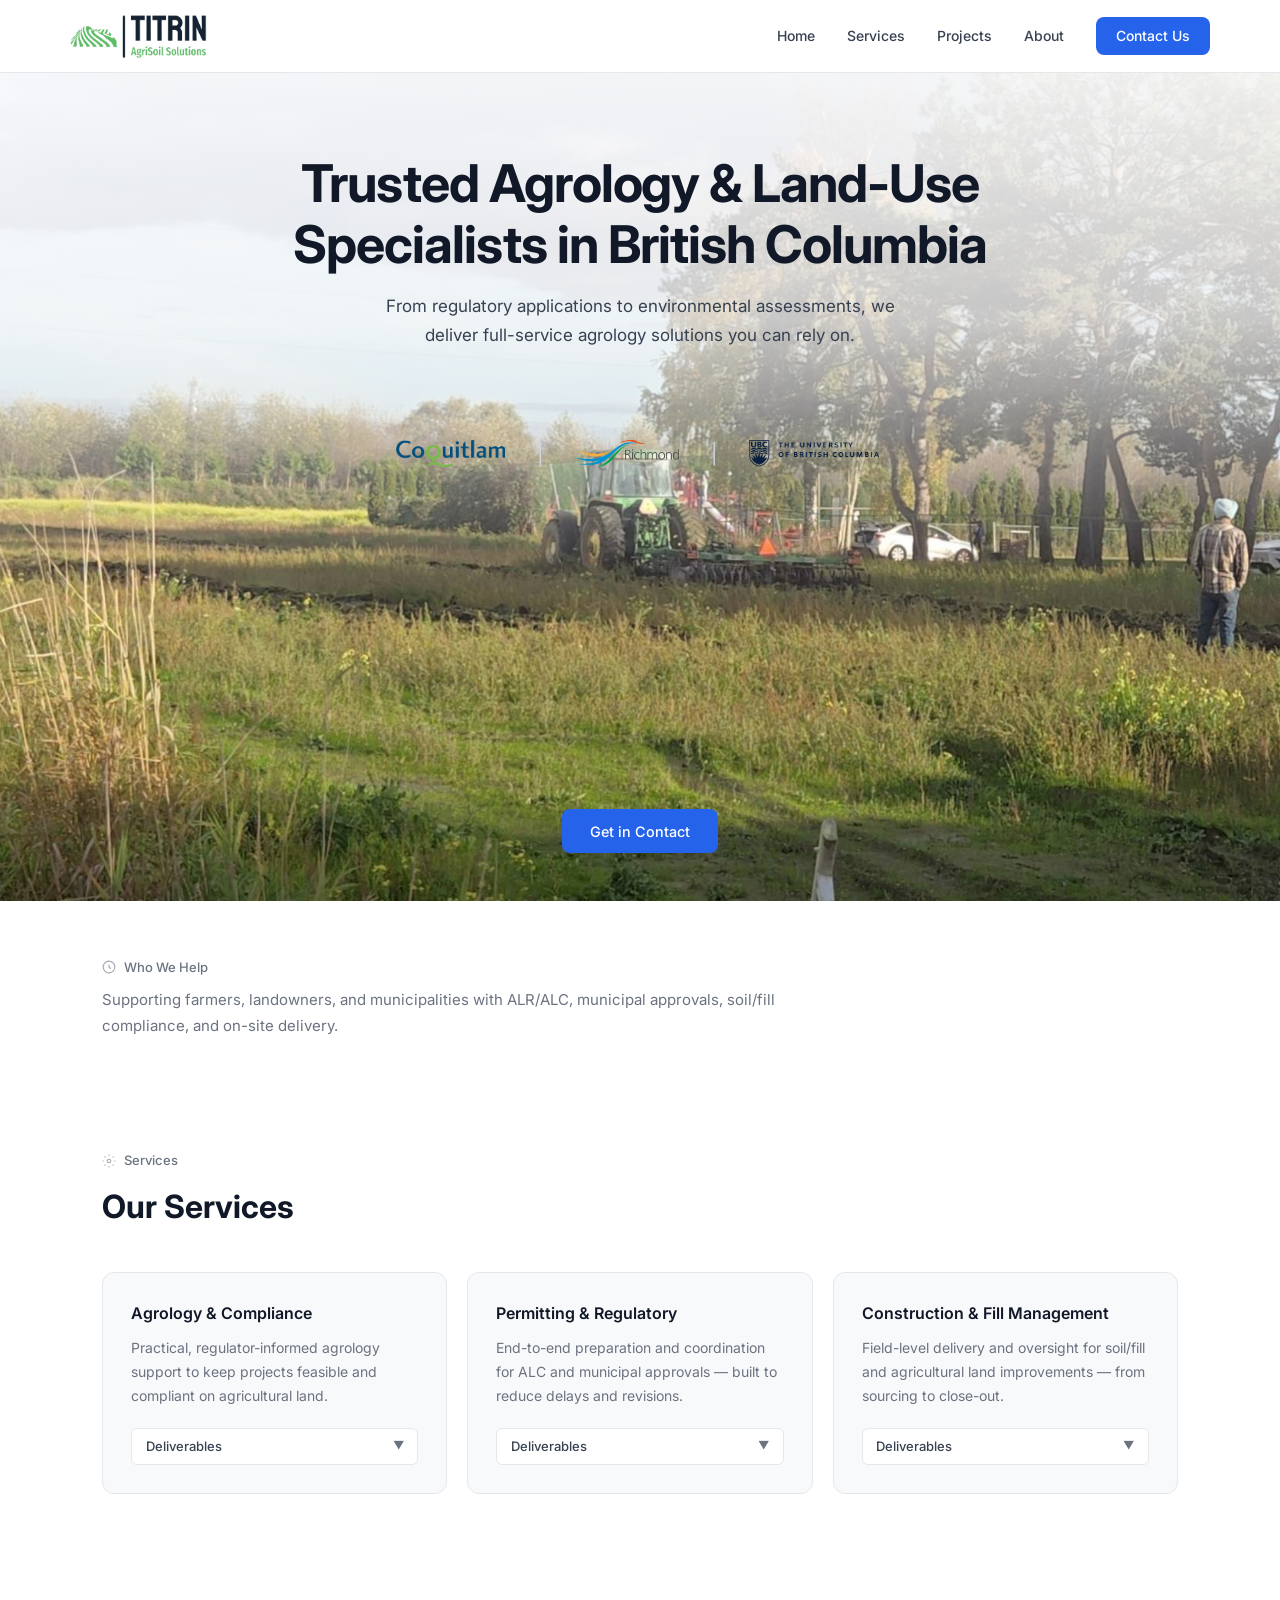
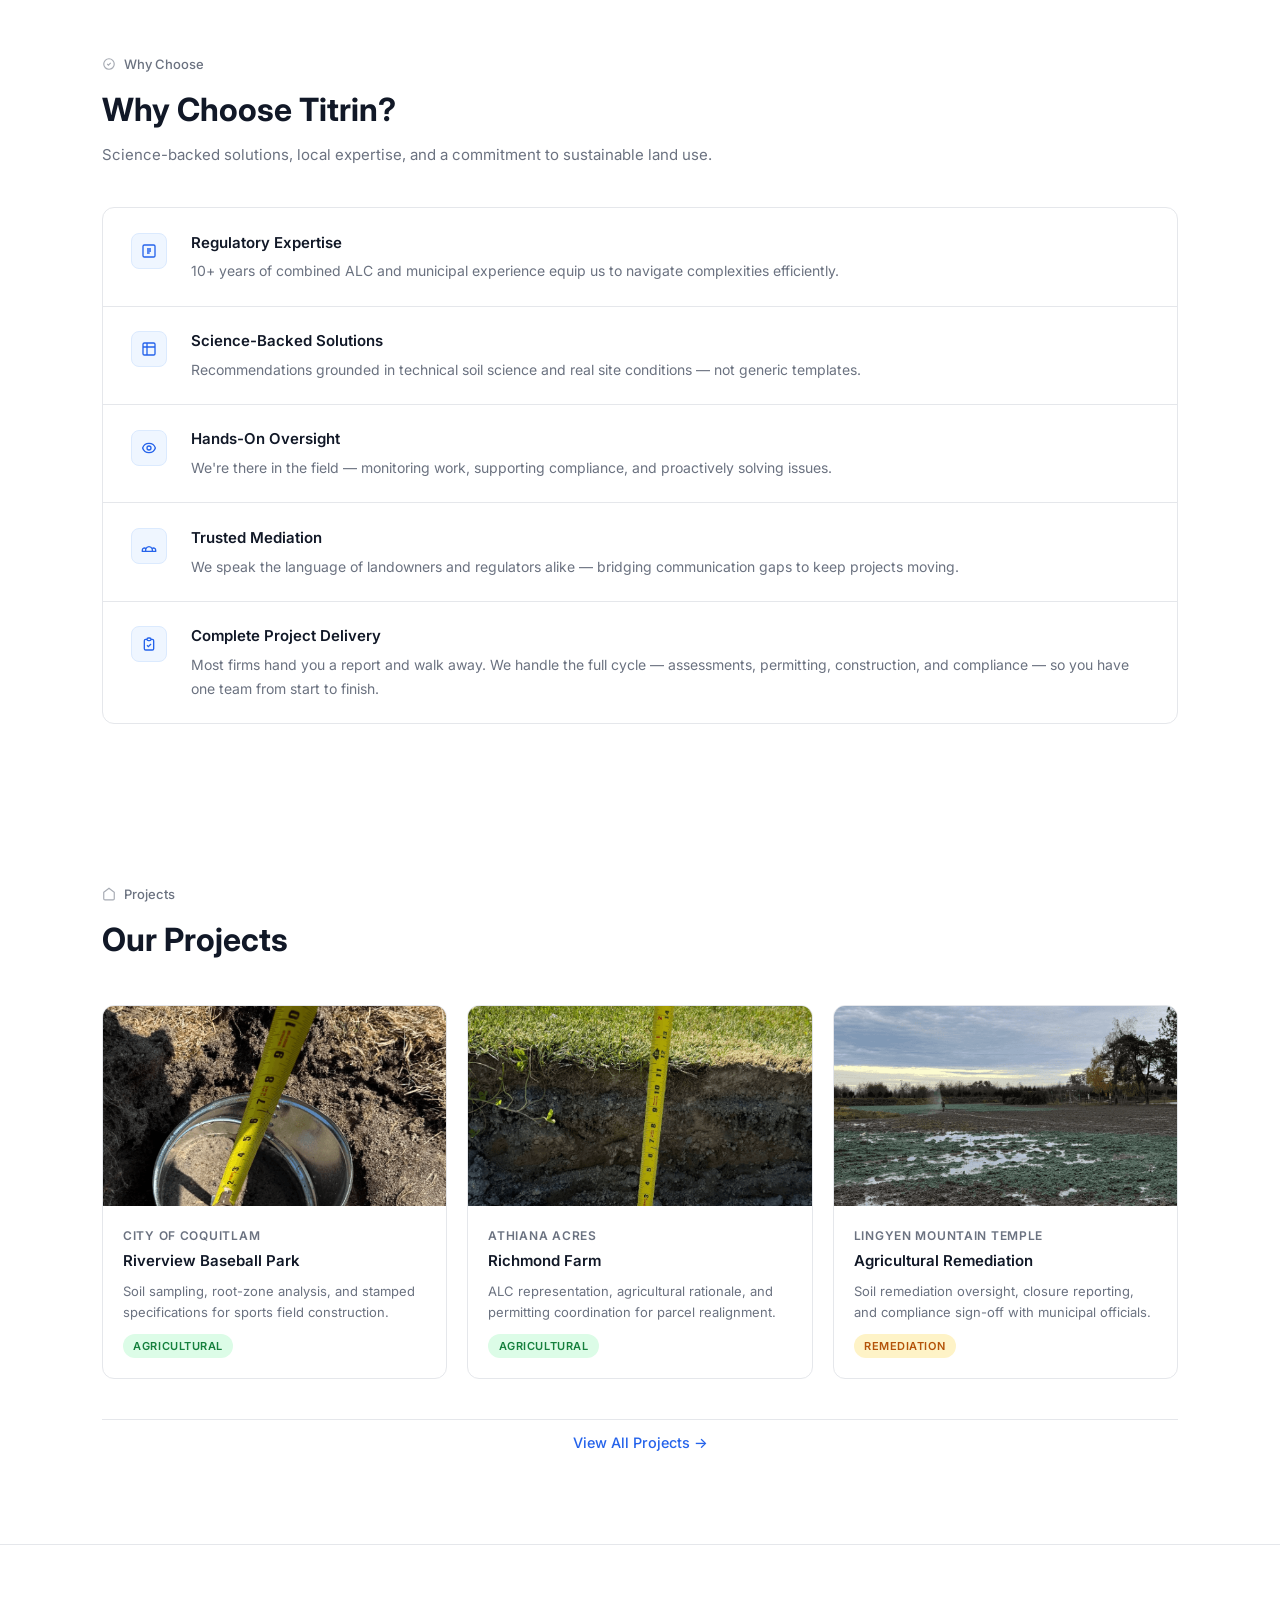
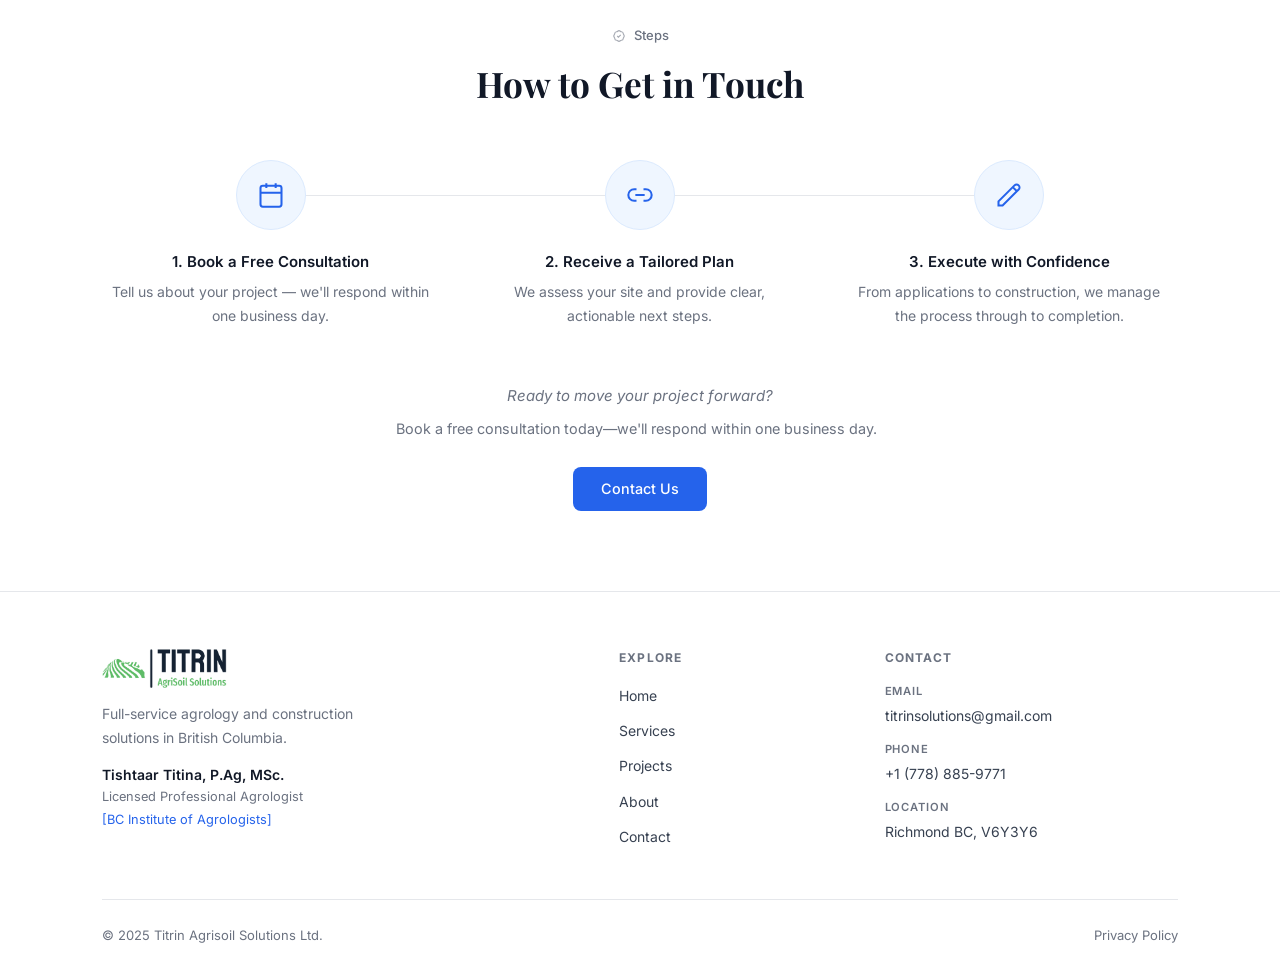
==== index.html @ f0609728 "Initial website build - faithful Framer recreation" ====
<!DOCTYPE html>
<html lang="en">
<head>
  <meta charset="UTF-8"/>
  <meta name="viewport" content="width=device-width, initial-scale=1.0"/>
  <title>Titrin Agrisoil Solutions — Trusted Agrology & Land-Use Specialists in BC</title>
  <meta name="description" content="Full-service agrology and land-use consulting in British Columbia. ALC applications, farm plans, soil fill, environmental assessments, and construction oversight — led by a former ALC compliance officer."/>
  <meta name="keywords" content="agrologist BC, ALC application, ALR consulting, farm plan BC, soil fill, P.Ag British Columbia, agricultural land commission"/>
  <link rel="canonical" href="https://titrin.com/"/>
  <link rel="stylesheet" href="styles/main.css"/>
  <link rel="icon" type="image/png" href="public/images/logo.png"/>
</head>
<body>

<!-- NAV -->
<nav class="nav-wrap" id="nav">
  <div class="nav-inner">
    <a href="index.html" class="nav-logo"><img src="public/images/logo.png" alt="Titrin AgriSoil Solutions"/></a>
    <ul class="nav-links">
      <li><a href="index.html">Home</a></li>
      <li><a href="#services">Services</a></li>
      <li><a href="projects.html">Projects</a></li>
      <li><a href="about.html">About</a></li>
      <li><a href="contact.html" class="btn-nav">Contact Us</a></li>
    </ul>
    <div class="hamburger" id="ham" onclick="toggleNav()"><span></span><span></span><span></span></div>
  </div>
</nav>
<div class="mobile-nav" id="mobileNav">
  <button class="mobile-close" onclick="toggleNav()">✕</button>
  <a href="index.html" onclick="toggleNav()">Home</a>
  <a href="#services" onclick="toggleNav()">Services</a>
  <a href="projects.html" onclick="toggleNav()">Projects</a>
  <a href="about.html" onclick="toggleNav()">About</a>
  <a href="contact.html" onclick="toggleNav()">Contact Us</a>
</div>

<!-- HERO -->
<section class="hero">
  <img src="public/images/hero-bg.jpg" alt="Agricultural farmland in British Columbia" class="hero-img"/>
  <div class="hero-overlay"></div>
  <div class="hero-content fade-up">
    <h1>Trusted Agrology &amp; Land-Use Specialists in British Columbia</h1>
    <p>From regulatory applications to environmental assessments, we deliver full-service agrology solutions you can rely on.</p>
  </div>
  <div class="hero-logos fade-up">
    <img src="public/images/logo-coquitlam.png" alt="City of Coquitlam"/>
    <span class="sep">|</span>
    <img src="public/images/logo-richmond.png" alt="City of Richmond"/>
    <span class="sep">|</span>
    <img src="public/images/logo-colwood.png" alt="City of Colwood"/>
  </div>
  <div class="hero-cta-wrap fade-up">
    <a href="contact.html" class="btn btn-primary">Get in Contact</a>
  </div>
</section>

<!-- WHO WE HELP -->
<section class="who-section">
  <div class="container fade-up">
    <div class="section-label">
      <svg viewBox="0 0 24 24" fill="none" stroke="currentColor" stroke-width="2"><circle cx="12" cy="12" r="10"/><path d="M12 8v4l3 3"/></svg>
      Who We Help
    </div>
    <p>Supporting farmers, landowners, and municipalities with ALR/ALC, municipal approvals, soil/fill compliance, and on-site delivery.</p>
  </div>
</section>

<!-- SERVICES -->
<section class="section" id="services">
  <div class="container">
    <div class="section-label fade-up">
      <svg viewBox="0 0 24 24" fill="none" stroke="currentColor" stroke-width="2"><circle cx="12" cy="12" r="3"/><path d="M12 1v2M12 21v2M4.22 4.22l1.42 1.42M18.36 18.36l1.42 1.42M1 12h2M21 12h2M4.22 19.78l1.42-1.42M18.36 5.64l1.42-1.42"/></svg>
      Services
    </div>
    <h2 class="fade-up" style="font-size:clamp(1.5rem,3vw,2rem);font-weight:700;margin-top:0.4rem;">Our Services</h2>
    <div class="services-grid">
      <div class="svc-card fade-up">
        <h3>Agrology &amp; Compliance</h3>
        <p>Practical, regulator-informed agrology support to keep projects feasible and compliant on agricultural land.</p>
        <div class="svc-del">Deliverables <span class="svc-del-arrow">▼</span></div>
      </div>
      <div class="svc-card fade-up">
        <h3>Permitting &amp; Regulatory</h3>
        <p>End-to-end preparation and coordination for ALC and municipal approvals — built to reduce delays and revisions.</p>
        <div class="svc-del">Deliverables <span class="svc-del-arrow">▼</span></div>
      </div>
      <div class="svc-card fade-up">
        <h3>Construction &amp; Fill Management</h3>
        <p>Field-level delivery and oversight for soil/fill and agricultural land improvements — from sourcing to close-out.</p>
        <div class="svc-del">Deliverables <span class="svc-del-arrow">▼</span></div>
      </div>
    </div>
  </div>
</section>

<!-- WHY CHOOSE -->
<section class="section why-bg">
  <div class="container">
    <div class="section-label fade-up">
      <svg viewBox="0 0 24 24" fill="none" stroke="currentColor" stroke-width="2"><path d="M9 12l2 2 4-4m6 2a9 9 0 11-18 0 9 9 0 0118 0z"/></svg>
      Why Choose
    </div>
    <h2 class="fade-up" style="font-size:clamp(1.5rem,3vw,2rem);font-weight:700;margin-top:0.4rem;">Why Choose Titrin?</h2>
    <p class="fade-up" style="margin-top:0.4rem;margin-bottom:0;">Science-backed solutions, local expertise, and a commitment to sustainable land use.</p>
    <div class="why-list fade-up">
      <div class="why-item">
        <div class="why-icon">
          <svg viewBox="0 0 24 24" fill="none" stroke="currentColor" stroke-width="2"><rect x="3" y="3" width="18" height="18" rx="2"/><path d="M9 9h6M9 12h6M9 15h4"/></svg>
        </div>
        <div>
          <h3>Regulatory Expertise</h3>
          <p>10+ years of combined ALC and municipal experience equip us to navigate complexities efficiently.</p>
        </div>
      </div>
      <div class="why-item">
        <div class="why-icon">
          <svg viewBox="0 0 24 24" fill="none" stroke="currentColor" stroke-width="2"><path d="M9 3H5a2 2 0 00-2 2v4m6-6h10a2 2 0 012 2v4M9 3v18m0 0h10a2 2 0 002-2V9M9 21H5a2 2 0 01-2-2V9m0 0h18"/></svg>
        </div>
        <div>
          <h3>Science-Backed Solutions</h3>
          <p>Recommendations grounded in technical soil science and real site conditions — not generic templates.</p>
        </div>
      </div>
      <div class="why-item">
        <div class="why-icon">
          <svg viewBox="0 0 24 24" fill="none" stroke="currentColor" stroke-width="2"><path d="M15 12a3 3 0 11-6 0 3 3 0 016 0z"/><path d="M2.458 12C3.732 7.943 7.523 5 12 5c4.478 0 8.268 2.943 9.542 7-1.274 4.057-5.064 7-9.542 7-4.477 0-8.268-2.943-9.542-7z"/></svg>
        </div>
        <div>
          <h3>Hands-On Oversight</h3>
          <p>We're there in the field — monitoring work, supporting compliance, and proactively solving issues.</p>
        </div>
      </div>
      <div class="why-item">
        <div class="why-icon">
          <svg viewBox="0 0 24 24" fill="none" stroke="currentColor" stroke-width="2"><path d="M17 20h5v-2a3 3 0 00-5.356-1.857M17 20H7m10 0v-2c0-.656-.126-1.283-.356-1.857M7 20H2v-2a3 3 0 015.356-1.857M7 20v-2c0-.656.126-1.283.356-1.857m0 0a5.002 5.002 0 019.288 0"/></svg>
        </div>
        <div>
          <h3>Trusted Mediation</h3>
          <p>We speak the language of landowners and regulators alike — bridging communication gaps to keep projects moving.</p>
        </div>
      </div>
      <div class="why-item">
        <div class="why-icon">
          <svg viewBox="0 0 24 24" fill="none" stroke="currentColor" stroke-width="2"><path d="M9 5H7a2 2 0 00-2 2v12a2 2 0 002 2h10a2 2 0 002-2V7a2 2 0 00-2-2h-2M9 5a2 2 0 002 2h2a2 2 0 002-2M9 5a2 2 0 012-2h2a2 2 0 012 2m-6 9l2 2 4-4"/></svg>
        </div>
        <div>
          <h3>Complete Project Delivery</h3>
          <p>Most firms hand you a report and walk away. We handle the full cycle — assessments, permitting, construction, and compliance — so you have one team from start to finish.</p>
        </div>
      </div>
    </div>
  </div>
</section>

<!-- PROJECTS -->
<section class="section">
  <div class="container">
    <div class="proj-header fade-up">
      <div>
        <div class="section-label">
          <svg viewBox="0 0 24 24" fill="none" stroke="currentColor" stroke-width="2"><path d="M3 9l9-7 9 7v11a2 2 0 01-2 2H5a2 2 0 01-2-2z"/></svg>
          Projects
        </div>
        <h2 style="font-size:clamp(1.5rem,3vw,2rem);font-weight:700;margin-top:0.4rem;">Our Projects</h2>
      </div>
    </div>
    <div class="proj-grid">
      <a href="projects.html" class="proj-card fade-up">
        <div class="proj-img-wrap"><img src="public/images/project-riverview.png" alt="Riverview Baseball Park" class="proj-img"/></div>
        <div class="proj-body">
          <div class="proj-client">City of Coquitlam</div>
          <h3>Riverview Baseball Park</h3>
          <p>Soil sampling, root-zone analysis, and stamped specifications for sports field construction.</p>
          <span class="proj-tag tag-ag">Agricultural</span>
        </div>
      </a>
      <a href="projects.html" class="proj-card fade-up">
        <div class="proj-img-wrap"><img src="public/images/project-athiana.png" alt="Richmond Farm" class="proj-img"/></div>
        <div class="proj-body">
          <div class="proj-client">Athiana Acres</div>
          <h3>Richmond Farm</h3>
          <p>ALC representation, agricultural rationale, and permitting coordination for parcel realignment.</p>
          <span class="proj-tag tag-ag">Agricultural</span>
        </div>
      </a>
      <a href="projects.html" class="proj-card fade-up">
        <div class="proj-img-wrap"><img src="public/images/project-lingyen.png" alt="Agricultural Remediation" class="proj-img"/></div>
        <div class="proj-body">
          <div class="proj-client">LingYen Mountain Temple</div>
          <h3>Agricultural Remediation</h3>
          <p>Soil remediation oversight, closure reporting, and compliance sign-off with municipal officials.</p>
          <span class="proj-tag tag-rem">Remediation</span>
        </div>
      </a>
    </div>
    <a href="projects.html" class="view-all-link fade-up">View All Projects →</a>
  </div>
</section>

<!-- STEPS -->
<section class="section steps-bg" style="border-top:1px solid var(--border);">
  <div class="container steps-section">
    <div class="section-label fade-up" style="justify-content:center;">
      <svg viewBox="0 0 24 24" fill="none" stroke="currentColor" stroke-width="2"><path d="M9 12l2 2 4-4M7.835 4.697a3.42 3.42 0 001.946-.806 3.42 3.42 0 014.438 0 3.42 3.42 0 001.946.806 3.42 3.42 0 013.138 3.138 3.42 3.42 0 00.806 1.946 3.42 3.42 0 010 4.438 3.42 3.42 0 00-.806 1.946 3.42 3.42 0 01-3.138 3.138 3.42 3.42 0 00-1.946.806 3.42 3.42 0 01-4.438 0 3.42 3.42 0 00-1.946-.806 3.42 3.42 0 01-3.138-3.138 3.42 3.42 0 00-.806-1.946 3.42 3.42 0 010-4.438 3.42 3.42 0 00.806-1.946 3.42 3.42 0 013.138-3.138z"/></svg>
      Steps
    </div>
    <h2 class="fade-up">How to Get in Touch</h2>
    <div class="steps-grid">
      <div class="step fade-up">
        <div class="step-icon">
          <svg viewBox="0 0 24 24" fill="none" stroke="currentColor" stroke-width="1.75"><rect x="3" y="4" width="18" height="18" rx="2"/><path d="M16 2v4M8 2v4M3 10h18"/></svg>
        </div>
        <h3>1. Book a Free Consultation</h3>
        <p>Tell us about your project — we'll respond within one business day.</p>
      </div>
      <div class="step fade-up">
        <div class="step-icon">
          <svg viewBox="0 0 24 24" fill="none" stroke="currentColor" stroke-width="1.75"><path d="M9 17H7A5 5 0 017 7h2"/><path d="M15 7h2a5 5 0 010 10h-2"/><line x1="8" y1="12" x2="16" y2="12"/></svg>
        </div>
        <h3>2. Receive a Tailored Plan</h3>
        <p>We assess your site and provide clear, actionable next steps.</p>
      </div>
      <div class="step fade-up">
        <div class="step-icon">
          <svg viewBox="0 0 24 24" fill="none" stroke="currentColor" stroke-width="1.75"><path d="M15.232 5.232l3.536 3.536m-2.036-5.036a2.5 2.5 0 113.536 3.536L6.5 21.036H3v-3.572L16.732 3.732z"/></svg>
        </div>
        <h3>3. Execute with Confidence</h3>
        <p>From applications to construction, we manage the process through to completion.</p>
      </div>
    </div>
    <div class="cta-row fade-up">
      <em>Ready to move your project forward?</em>
      <p>Book a free consultation today—we'll respond within one business day.</p>
      <br/><br/>
      <a href="contact.html" class="btn btn-primary">Contact Us</a>
    </div>
  </div>
</section>

<!-- FOOTER -->
<footer class="footer">
  <div class="container">
    <div class="footer-inner">
      <div class="footer-brand">
        <img src="public/images/logo.png" alt="Titrin AgriSoil Solutions" class="footer-logo"/>
        <p>Full-service agrology and construction solutions in British Columbia.</p>
        <div class="footer-name">Tishtaar Titina, P.Ag, MSc.</div>
        <div class="footer-cred">Licensed Professional Agrologist</div>
        <a href="https://www.bcia.com/user/2788" target="_blank" class="footer-bcia">[BC Institute of Agrologists]</a>
      </div>
      <div class="footer-col">
        <h4>Explore</h4>
        <ul>
          <li><a href="index.html">Home</a></li>
          <li><a href="#services">Services</a></li>
          <li><a href="projects.html">Projects</a></li>
          <li><a href="about.html">About</a></li>
          <li><a href="contact.html">Contact</a></li>
        </ul>
      </div>
      <div class="footer-col">
        <h4>Contact</h4>
        <div class="footer-contact-item"><small>Email</small><a href="mailto:titrinsolutions@gmail.com">titrinsolutions@gmail.com</a></div>
        <div class="footer-contact-item"><small>Phone</small><a href="tel:+17788859771">+1 (778) 885-9771</a></div>
        <div class="footer-contact-item"><small>Location</small><span>Richmond BC, V6Y3Y6</span></div>
      </div>
    </div>
    <div class="footer-bottom">
      <p>© 2025 Titrin Agrisoil Solutions Ltd.</p>
      <a href="privacy-policy.html">Privacy Policy</a>
    </div>
  </div>
</footer>

<script>
function toggleNav(){document.getElementById('mobileNav').classList.toggle('open');}
const obs=new IntersectionObserver(e=>{e.forEach(el=>{if(el.isIntersecting){el.target.classList.add('in');obs.unobserve(el.target);}});},{threshold:0.08});
document.querySelectorAll('.fade-up').forEach(el=>obs.observe(el));
</script>
</body>
</html>
---- styles/main.css ----
@import url('https://fonts.googleapis.com/css2?family=Inter:wght@300;400;500;600;700&family=Playfair+Display:wght@600;700&display=swap');

*, *::before, *::after { box-sizing: border-box; margin: 0; padding: 0; }

:root {
  --blue:       #2563EB;
  --blue-light: #EFF6FF;
  --blue-mid:   #DBEAFE;
  --bg:         #FFFFFF;
  --bg2:        #F8F9FA;
  --bg3:        #F1F5F9;
  --border:     #E5E7EB;
  --text:       #111827;
  --muted:      #6B7280;
  --label:      #374151;
  --tag-dev:    #2563EB;
  --tag-ag:     #16A34A;
  --tag-rem:    #D97706;
  --tag-mun:    #7C3AED;
  --radius:     12px;
  --shadow:     0 1px 3px rgba(0,0,0,0.08), 0 1px 2px rgba(0,0,0,0.04);
  --shadow-nav: 0 2px 12px rgba(0,0,0,0.08);
  --max-w:      1140px;
  --font:       'Inter', system-ui, sans-serif;
  --font-serif: 'Playfair Display', Georgia, serif;
}

html { scroll-behavior: smooth; }
body { background: var(--bg); color: var(--text); font-family: var(--font); font-weight: 400; line-height: 1.6; -webkit-font-smoothing: antialiased; overflow-x: hidden; }
a { color: inherit; text-decoration: none; }
img { max-width: 100%; display: block; }
ul { list-style: none; }
p { color: var(--muted); font-size: 0.9375rem; line-height: 1.7; }

.container { max-width: var(--max-w); margin: 0 auto; padding: 0 2rem; }
.section { padding: 5rem 0; }

/* ── NAV ── */
.nav-wrap {
  position: sticky; top: 0; z-index: 200;
  padding: 0.875rem 1.5rem;
  background: rgba(255,255,255,0.9); backdrop-filter: blur(12px);
  border-bottom: 1px solid var(--border);
}
.nav-inner {
  max-width: var(--max-w); margin: 0 auto;
  display: flex; align-items: center; justify-content: space-between;
}
.nav-logo img { height: 44px; width: auto; }
.nav-links { display: flex; align-items: center; gap: 2rem; }
.nav-links a { font-size: 0.875rem; font-weight: 500; color: var(--label); transition: color .15s; }
.nav-links a:hover { color: var(--blue); }
.btn-nav {
  background: var(--blue); color: #fff !important;
  padding: 0.5rem 1.25rem; border-radius: 8px;
  font-size: 0.875rem; font-weight: 500;
  transition: background .15s, transform .15s;
  display: inline-flex; align-items: center; gap: 0.4rem;
}
.btn-nav:hover { background: #1D4ED8; transform: translateY(-1px); }

.hamburger { display: none; flex-direction: column; gap: 5px; cursor: pointer; padding: 4px; }
.hamburger span { display: block; width: 20px; height: 2px; background: var(--text); border-radius: 2px; }

.mobile-nav {
  display: none; position: fixed; inset: 0; z-index: 300;
  background: #fff; padding: 5rem 2rem 2rem;
  flex-direction: column; gap: 1.75rem;
  border-top: 1px solid var(--border);
}
.mobile-nav.open { display: flex; }
.mobile-nav a { font-size: 1.25rem; font-weight: 500; color: var(--text); }
.mobile-close { position: absolute; top: 1rem; right: 1.5rem; font-size: 1.5rem; cursor: pointer; background: none; border: none; color: var(--text); }

/* ── HERO ── */
.hero {
  position: relative;
  min-height: 92vh;
  display: flex; flex-direction: column;
  overflow: hidden;
}
.hero-img {
  position: absolute; inset: 0;
  width: 100%; height: 100%; object-fit: cover; object-position: center 30%;
  z-index: 0;
}
.hero-overlay {
  position: absolute; inset: 0; z-index: 1;
  background: linear-gradient(
    180deg,
    rgba(255,255,255,0.92) 0%,
    rgba(255,255,255,0.75) 30%,
    rgba(255,255,255,0.1) 60%,
    rgba(0,0,0,0.15) 100%
  );
}
.hero-content {
  position: relative; z-index: 2;
  text-align: center;
  padding: 5rem 1.5rem 3rem;
  max-width: 760px; margin: 0 auto;
}
.hero-content h1 {
  font-size: clamp(2rem, 4.5vw, 3.25rem);
  font-weight: 700; color: var(--text);
  line-height: 1.18; margin-bottom: 1rem;
  letter-spacing: -0.02em;
}
.hero-content p {
  font-size: 1.0625rem; color: #374151;
  max-width: 560px; margin: 0 auto 2.5rem;
}
.hero-logos {
  position: relative; z-index: 2;
  display: flex; align-items: center; justify-content: center;
  gap: 2rem; padding: 0 1.5rem 2rem;
  flex-wrap: wrap;
}
.hero-logos img { height: 28px; width: auto; object-fit: contain; }
.hero-logos .sep { color: #CBD5E1; font-size: 1.25rem; }
.hero-cta-wrap {
  position: relative; z-index: 2;
  margin-top: auto; padding-bottom: 3rem;
  display: flex; justify-content: center;
}

/* ── BUTTONS ── */
.btn {
  display: inline-flex; align-items: center; gap: 0.4rem;
  padding: 0.65rem 1.75rem; border-radius: 8px;
  font-family: var(--font); font-size: 0.9rem; font-weight: 500;
  cursor: pointer; border: none; transition: all .15s;
}
.btn-primary { background: var(--blue); color: #fff; }
.btn-primary:hover { background: #1D4ED8; transform: translateY(-1px); box-shadow: 0 4px 12px rgba(37,99,235,0.35); }
.btn-outline { background: transparent; color: var(--text); border: 1px solid var(--border); }
.btn-outline:hover { border-color: var(--blue); color: var(--blue); }

/* ── WHO WE HELP / SECTION LABELS ── */
.section-label {
  display: flex; align-items: center; gap: 0.5rem;
  font-size: 0.8125rem; font-weight: 500; color: var(--muted);
  margin-bottom: 0.6rem;
}
.section-label svg { width: 14px; height: 14px; opacity: 0.6; }

.who-section { padding: 3.5rem 0 2rem; }
.who-section p { font-size: 0.9375rem; max-width: 680px; }

/* ── SERVICES ── */
.services-grid {
  display: grid; grid-template-columns: repeat(3, 1fr); gap: 1.25rem;
  margin-top: 2.5rem;
}
.svc-card {
  background: var(--bg2); border: 1px solid var(--border);
  border-radius: var(--radius); padding: 1.75rem;
  display: flex; flex-direction: column;
  transition: box-shadow .2s, transform .2s;
}
.svc-card:hover { box-shadow: var(--shadow-nav); transform: translateY(-2px); }
.svc-card h3 { font-size: 1rem; font-weight: 600; color: var(--text); margin-bottom: 0.6rem; }
.svc-card p { font-size: 0.875rem; flex: 1; }
.svc-del {
  margin-top: 1.25rem;
  display: flex; align-items: center; justify-content: space-between;
  background: #fff; border: 1px solid var(--border); border-radius: 6px;
  padding: 0.45rem 0.85rem;
  font-size: 0.8125rem; font-weight: 500; color: var(--label);
  cursor: pointer; transition: background .15s;
}
.svc-del:hover { background: var(--bg2); }
.svc-del-arrow { font-size: 0.7rem; color: var(--muted); }

/* ── WHY CHOOSE ── */
.why-bg { background: var(--bg); }
.why-list {
  display: flex; flex-direction: column;
  border: 1px solid var(--border); border-radius: var(--radius);
  overflow: hidden; margin-top: 2.5rem;
}
.why-item {
  display: grid; grid-template-columns: 44px 1fr;
  gap: 1rem; align-items: start;
  padding: 1.4rem 1.75rem;
  border-bottom: 1px solid var(--border);
  transition: background .15s;
}
.why-item:last-child { border-bottom: none; }
.why-item:hover { background: var(--bg2); }
.why-icon {
  width: 36px; height: 36px; border-radius: 8px;
  background: var(--blue-light); border: 1px solid var(--blue-mid);
  display: flex; align-items: center; justify-content: center;
  flex-shrink: 0; margin-top: 0.15rem;
}
.why-icon svg { width: 16px; height: 16px; color: var(--blue); }
.why-item h3 { font-size: 0.9375rem; font-weight: 600; color: var(--text); margin-bottom: 0.3rem; }
.why-item p { font-size: 0.875rem; }

/* ── PROJECTS ── */
.proj-header { display: flex; justify-content: space-between; align-items: flex-end; margin-bottom: 2.5rem; }
.proj-grid { display: grid; grid-template-columns: repeat(3, 1fr); gap: 1.25rem; }
.proj-card {
  background: var(--bg); border: 1px solid var(--border); border-radius: var(--radius);
  overflow: hidden; transition: box-shadow .2s, transform .2s; cursor: pointer;
}
.proj-card:hover { box-shadow: var(--shadow-nav); transform: translateY(-2px); }
.proj-img-wrap { overflow: hidden; height: 200px; }
.proj-img { width: 100%; height: 100%; object-fit: cover; transition: transform .4s; }
.proj-card:hover .proj-img { transform: scale(1.04); }
.proj-body { padding: 1.25rem; }
.proj-client { font-size: 0.75rem; font-weight: 600; color: var(--muted); text-transform: uppercase; letter-spacing: 0.06em; margin-bottom: 0.2rem; }
.proj-body h3 { font-size: 0.9375rem; font-weight: 600; color: var(--text); margin-bottom: 0.5rem; }
.proj-body p { font-size: 0.8125rem; line-height: 1.6; }
.proj-tag {
  display: inline-block; margin-top: 0.75rem;
  font-size: 0.6875rem; font-weight: 600; letter-spacing: 0.05em; text-transform: uppercase;
  padding: 0.2rem 0.65rem; border-radius: 100px;
}
.tag-dev { background: #DBEAFE; color: #1D4ED8; }
.tag-ag  { background: #DCFCE7; color: #15803D; }
.tag-rem { background: #FEF3C7; color: #B45309; }
.tag-mun { background: #EDE9FE; color: #6D28D9; }
.view-all-link {
  display: flex; align-items: center; justify-content: center;
  gap: 0.3rem; margin-top: 2.5rem;
  font-size: 0.9rem; font-weight: 500; color: var(--blue);
  padding: 0.65rem 0; border-top: 1px solid var(--border);
  transition: gap .15s;
}
.view-all-link:hover { gap: 0.6rem; }

/* ── STEPS ── */
.steps-bg { background: var(--bg); }
.steps-section { text-align: center; }
.steps-section h2 { font-family: var(--font-serif); font-size: clamp(1.6rem, 3vw, 2.2rem); font-weight: 700; margin-bottom: 0.5rem; }
.steps-grid {
  display: grid; grid-template-columns: repeat(3, 1fr); gap: 2rem;
  margin: 3rem 0 3.5rem; position: relative;
}
.steps-grid::before {
  content: ''; position: absolute; top: 35px;
  left: calc(16.7% + 20px); right: calc(16.7% + 20px);
  height: 1px; background: var(--border); z-index: 0;
}
.step { display: flex; flex-direction: column; align-items: center; position: relative; z-index: 1; padding: 0 0.5rem; }
.step-icon {
  width: 70px; height: 70px; border-radius: 50%;
  background: var(--blue-light); border: 1px solid var(--blue-mid);
  display: flex; align-items: center; justify-content: center;
  margin-bottom: 1.25rem; flex-shrink: 0;
}
.step-icon svg { width: 28px; height: 28px; color: var(--blue); }
.step h3 { font-size: 0.9375rem; font-weight: 600; color: var(--text); margin-bottom: 0.4rem; }
.step p { font-size: 0.875rem; }
.cta-row { text-align: center; }
.cta-row em { display: block; font-style: italic; font-size: 0.9375rem; color: var(--muted); margin-bottom: 0.5rem; }
.cta-row p { display: inline; font-size: 0.9rem; margin-right: 0.4rem; }

/* ── FOOTER ── */
.footer {
  background: var(--bg); border-top: 1px solid var(--border);
  padding: 3.5rem 0 1.5rem;
}
.footer-inner { display: grid; grid-template-columns: 2.2fr 1fr 1.4fr; gap: 3.5rem; margin-bottom: 2.5rem; }
.footer-logo { height: 40px; margin-bottom: 0.9rem; }
.footer-brand p { font-size: 0.875rem; max-width: 260px; margin-bottom: 0.9rem; }
.footer-name { font-size: 0.875rem; font-weight: 600; color: var(--text); }
.footer-cred { font-size: 0.8rem; color: var(--muted); }
.footer-bcia { font-size: 0.8rem; color: var(--blue); display: block; margin-top: 0.2rem; }
.footer-col h4 { font-size: 0.75rem; font-weight: 700; text-transform: uppercase; letter-spacing: 0.1em; color: var(--muted); margin-bottom: 1rem; }
.footer-col li { margin-bottom: 0.6rem; }
.footer-col li a { font-size: 0.875rem; color: var(--label); transition: color .15s; }
.footer-col li a:hover { color: var(--blue); }
.footer-contact-item { margin-bottom: 0.75rem; }
.footer-contact-item small { font-size: 0.7rem; text-transform: uppercase; letter-spacing: 0.08em; color: var(--muted); font-weight: 600; display: block; margin-bottom: 0.15rem; }
.footer-contact-item a, .footer-contact-item span { font-size: 0.875rem; color: var(--label); }
.footer-bottom { padding-top: 1.5rem; border-top: 1px solid var(--border); display: flex; justify-content: space-between; align-items: center; }
.footer-bottom p { font-size: 0.8125rem; color: var(--muted); }
.footer-bottom a { font-size: 0.8125rem; color: var(--muted); transition: color .15s; }
.footer-bottom a:hover { color: var(--blue); }

/* ── PAGE HERO (Projects) ── */
.page-hero {
  position: relative; height: 320px;
  display: flex; align-items: center; justify-content: center;
  overflow: hidden; text-align: center;
}
.page-hero img { position: absolute; inset: 0; width: 100%; height: 100%; object-fit: cover; object-position: center 40%; }
.page-hero-ov { position: absolute; inset: 0; background: rgba(0,0,0,0.52); }
.page-hero-txt { position: relative; z-index: 2; padding: 0 1.5rem; }
.page-hero-txt h1 { font-size: clamp(1.8rem, 4vw, 2.8rem); font-weight: 700; color: #fff; margin-bottom: 0.6rem; }
.page-hero-txt p { color: rgba(255,255,255,0.75); max-width: 600px; margin: 0 auto; }

/* ── PROJECTS PAGE FULL LIST ── */
.proj-list { display: flex; flex-direction: column; gap: 0; }
.proj-full {
  display: grid; grid-template-columns: 420px 1fr; gap: 3rem; align-items: start;
  padding: 3rem 0; border-bottom: 1px solid var(--border);
}
.proj-full:first-child { padding-top: 0; }
.proj-full:last-child { border-bottom: none; }
.proj-full-img { border-radius: var(--radius); overflow: hidden; }
.proj-full-img img { width: 100%; height: 300px; object-fit: cover; }
.proj-full-body .proj-tag { margin-bottom: 0.75rem; margin-top: 0; }
.proj-full-body h2 { font-size: 1.4rem; font-weight: 700; color: var(--text); margin-bottom: 0.75rem; }
.proj-full-body > p { margin-bottom: 1.25rem; }
.proj-role-label { font-size: 0.75rem; font-weight: 700; text-transform: uppercase; letter-spacing: 0.1em; color: var(--muted); margin-bottom: 0.4rem; display: block; margin-top: 1rem; }
.proj-role-text { font-size: 0.875rem; color: var(--muted); margin-bottom: 0; }
.proj-del-label { font-size: 0.75rem; font-weight: 700; text-transform: uppercase; letter-spacing: 0.1em; color: var(--muted); margin: 1rem 0 0.5rem; display: block; }
.del-list li { font-size: 0.8125rem; color: var(--muted); padding: 0.3rem 0 0.3rem 1rem; border-bottom: 1px solid var(--border); position: relative; }
.del-list li::before { content: '—'; position: absolute; left: 0; color: var(--blue); font-size: 0.7rem; top: 0.38rem; }

/* ── ABOUT ── */
.about-hero { padding: 5rem 0; }
.about-grid { display: grid; grid-template-columns: 1fr 1fr; gap: 5rem; align-items: start; }
.about-photos { display: grid; grid-template-columns: 1fr 1fr; gap: 0.75rem; }
.aphoto-main { grid-column: span 2; border-radius: var(--radius); overflow: hidden; }
.aphoto-main img { width: 100%; height: 300px; object-fit: cover; }
.aphoto-sub { border-radius: var(--radius); overflow: hidden; }
.aphoto-sub img { width: 100%; height: 180px; object-fit: cover; }
.about-txt h1 { font-size: clamp(1.75rem, 3.5vw, 2.5rem); font-weight: 700; margin-bottom: 1.25rem; line-height: 1.2; }
.about-txt p { margin-bottom: 0.875rem; }
.cred-block { margin-top: 2.5rem; }
.cred-block h3 { font-size: 1.1rem; font-weight: 700; margin-bottom: 1.25rem; }
.cred-item { display: flex; gap: 0.75rem; align-items: flex-start; padding: 0.9rem 0; border-bottom: 1px solid var(--border); }
.cred-item:last-child { border-bottom: none; }
.cred-dot { width: 7px; height: 7px; border-radius: 50%; background: var(--blue); margin-top: 0.45rem; flex-shrink: 0; }
.cred-item p { font-size: 0.875rem; color: var(--text); margin: 0; }
.cred-item a { color: var(--blue); font-size: 0.8rem; display: block; margin-top: 0.2rem; }

/* ── CONTACT ── */
.contact-pg { padding: 5rem 0; }
.contact-hero-row { display: grid; grid-template-columns: 1fr 1fr; gap: 4rem; align-items: start; margin-bottom: 4rem; }
.contact-hero-txt h1 { font-size: clamp(1.75rem, 3vw, 2.4rem); font-weight: 700; margin-bottom: 0.75rem; }
.contact-hero-txt p { font-size: 0.9375rem; }
.contact-hero-img { border-radius: var(--radius); overflow: hidden; }
.contact-hero-img img { width: 100%; height: 280px; object-fit: cover; }
.contact-form-row { display: grid; grid-template-columns: 1fr 1fr; gap: 4rem; align-items: start; }
.contact-form-side h2 { font-size: 1.2rem; font-weight: 700; margin-bottom: 0.4rem; }
.contact-form-side > p { margin-bottom: 1.75rem; font-size: 0.875rem; }
.fg { margin-bottom: 0.875rem; }
.fg input, .fg textarea, .fg select {
  width: 100%; padding: 0.7rem 0.9rem;
  background: var(--bg2); border: 1px solid var(--border);
  border-radius: 7px; color: var(--text);
  font-family: var(--font); font-size: 0.875rem;
  transition: border-color .15s;
  appearance: none;
}
.fg input:focus, .fg textarea:focus, .fg select:focus { outline: none; border-color: var(--blue); background: #fff; }
.fg textarea { height: 100px; resize: vertical; }
.fg input::placeholder, .fg textarea::placeholder { color: #9CA3AF; }
.fg select option { background: #fff; }
.contact-info-side h2 { font-size: 1.2rem; font-weight: 700; margin-bottom: 1.5rem; }
.contact-info-side > p { margin-bottom: 1.5rem; font-size: 0.875rem; }
.cmeth {
  display: flex; align-items: center; gap: 1rem;
  padding: 1rem 1.1rem; border: 1px solid var(--border);
  border-radius: var(--radius); margin-bottom: 0.75rem;
  transition: border-color .15s;
}
.cmeth:hover { border-color: var(--blue); }
.cmeth-icon {
  width: 36px; height: 36px; border-radius: 8px;
  background: var(--blue-light); border: 1px solid var(--blue-mid);
  display: flex; align-items: center; justify-content: center; flex-shrink: 0;
}
.cmeth-icon svg { width: 16px; height: 16px; color: var(--blue); }
.cmeth-info small { font-size: 0.7rem; text-transform: uppercase; letter-spacing: 0.08em; color: var(--muted); font-weight: 600; display: block; }
.cmeth-info p { font-size: 0.9rem; color: var(--text); margin: 0.1rem 0 0.25rem; }
.cmeth-info a { font-size: 0.8rem; color: var(--blue); }

/* ── FADE-IN ── */
.fade-up { opacity: 0; transform: translateY(20px); transition: opacity .55s ease, transform .55s ease; }
.fade-up.in { opacity: 1; transform: none; }

/* ── RESPONSIVE ── */
@media (max-width: 1024px) {
  .services-grid { grid-template-columns: 1fr 1fr; }
  .proj-grid { grid-template-columns: 1fr 1fr; }
  .proj-full { grid-template-columns: 1fr; }
  .proj-full-img img { height: 240px; }
  .footer-inner { grid-template-columns: 1fr 1fr; gap: 2rem; }
  .about-grid { grid-template-columns: 1fr; gap: 3rem; }
  .contact-form-row { grid-template-columns: 1fr; }
  .contact-hero-row { grid-template-columns: 1fr; }
}

@media (max-width: 768px) {
  .nav-links { display: none; }
  .hamburger { display: flex; }
  .services-grid { grid-template-columns: 1fr; }
  .proj-grid { grid-template-columns: 1fr; }
  .steps-grid { grid-template-columns: 1fr; }
  .steps-grid::before { display: none; }
  .footer-inner { grid-template-columns: 1fr; }
  .footer-bottom { flex-direction: column; gap: 0.5rem; text-align: center; }
  .proj-header { flex-direction: column; align-items: flex-start; gap: 1rem; }
  .page-hero { height: 240px; }
}
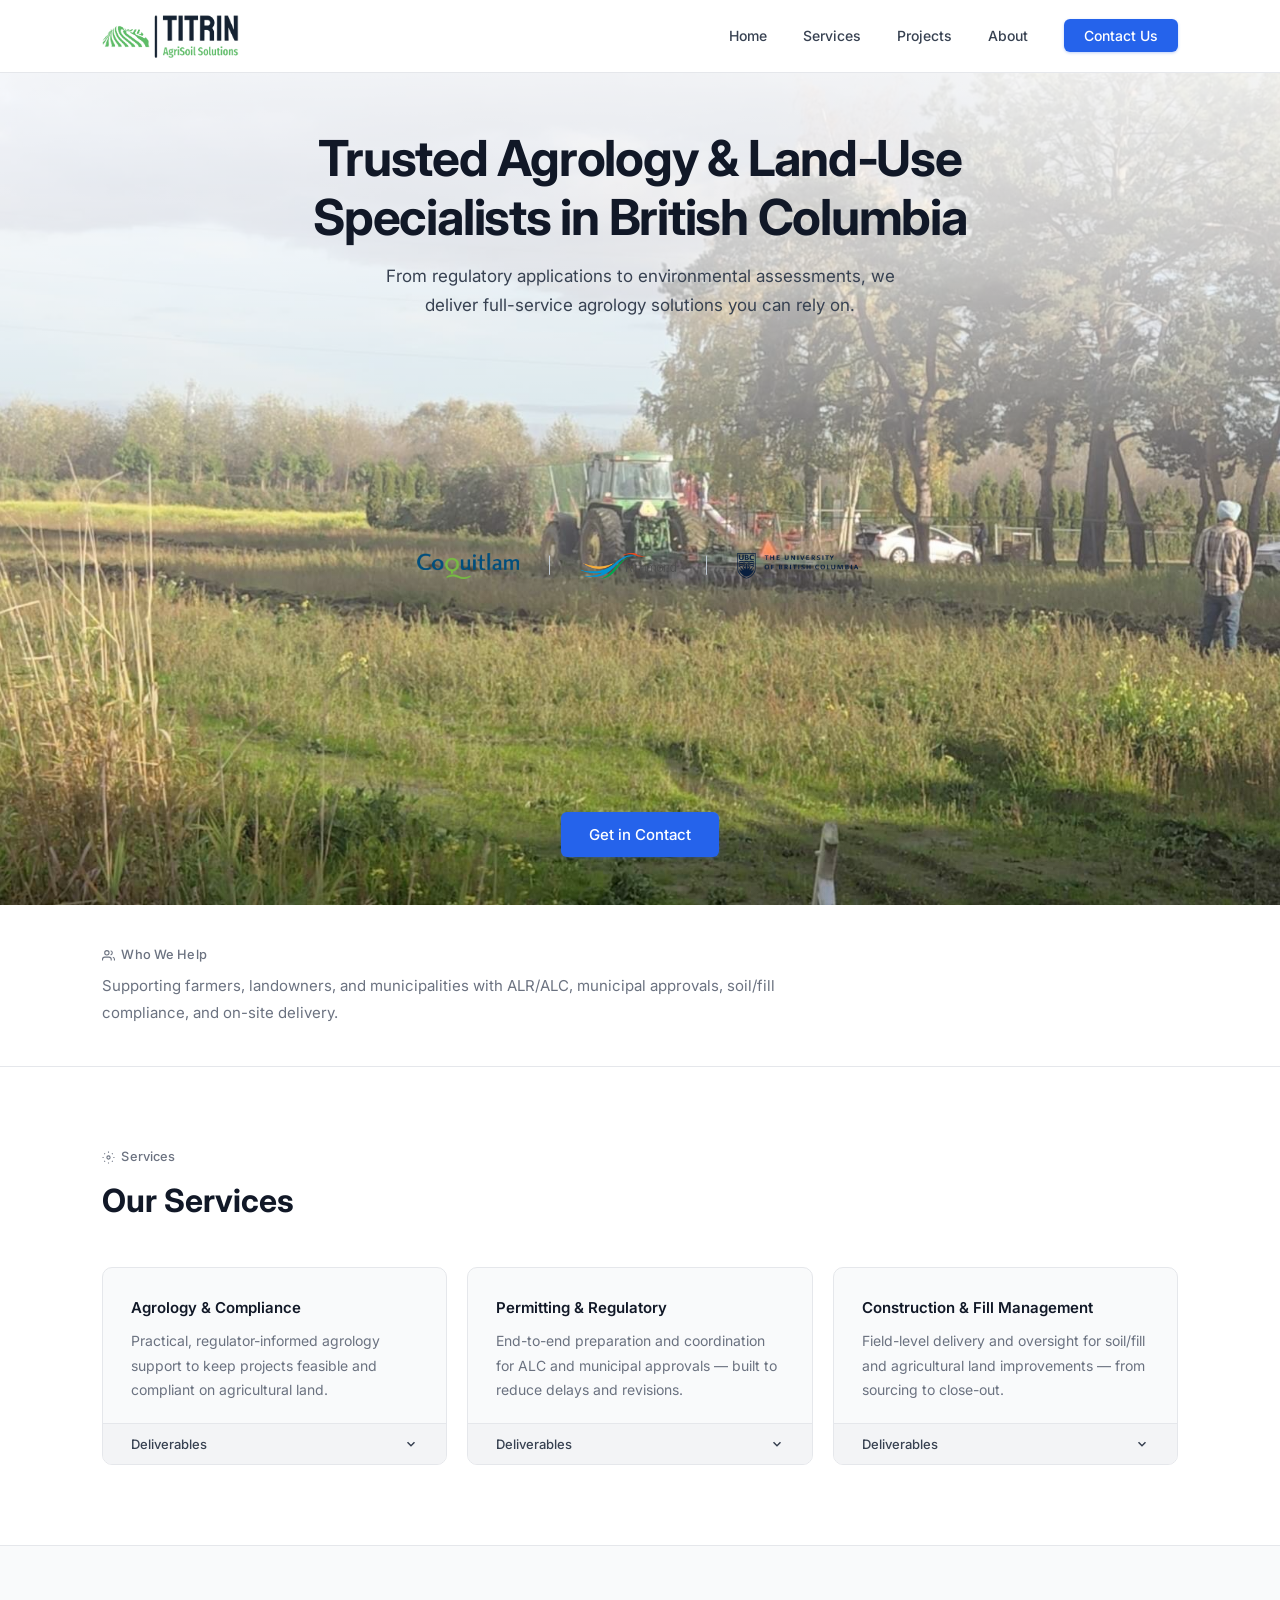
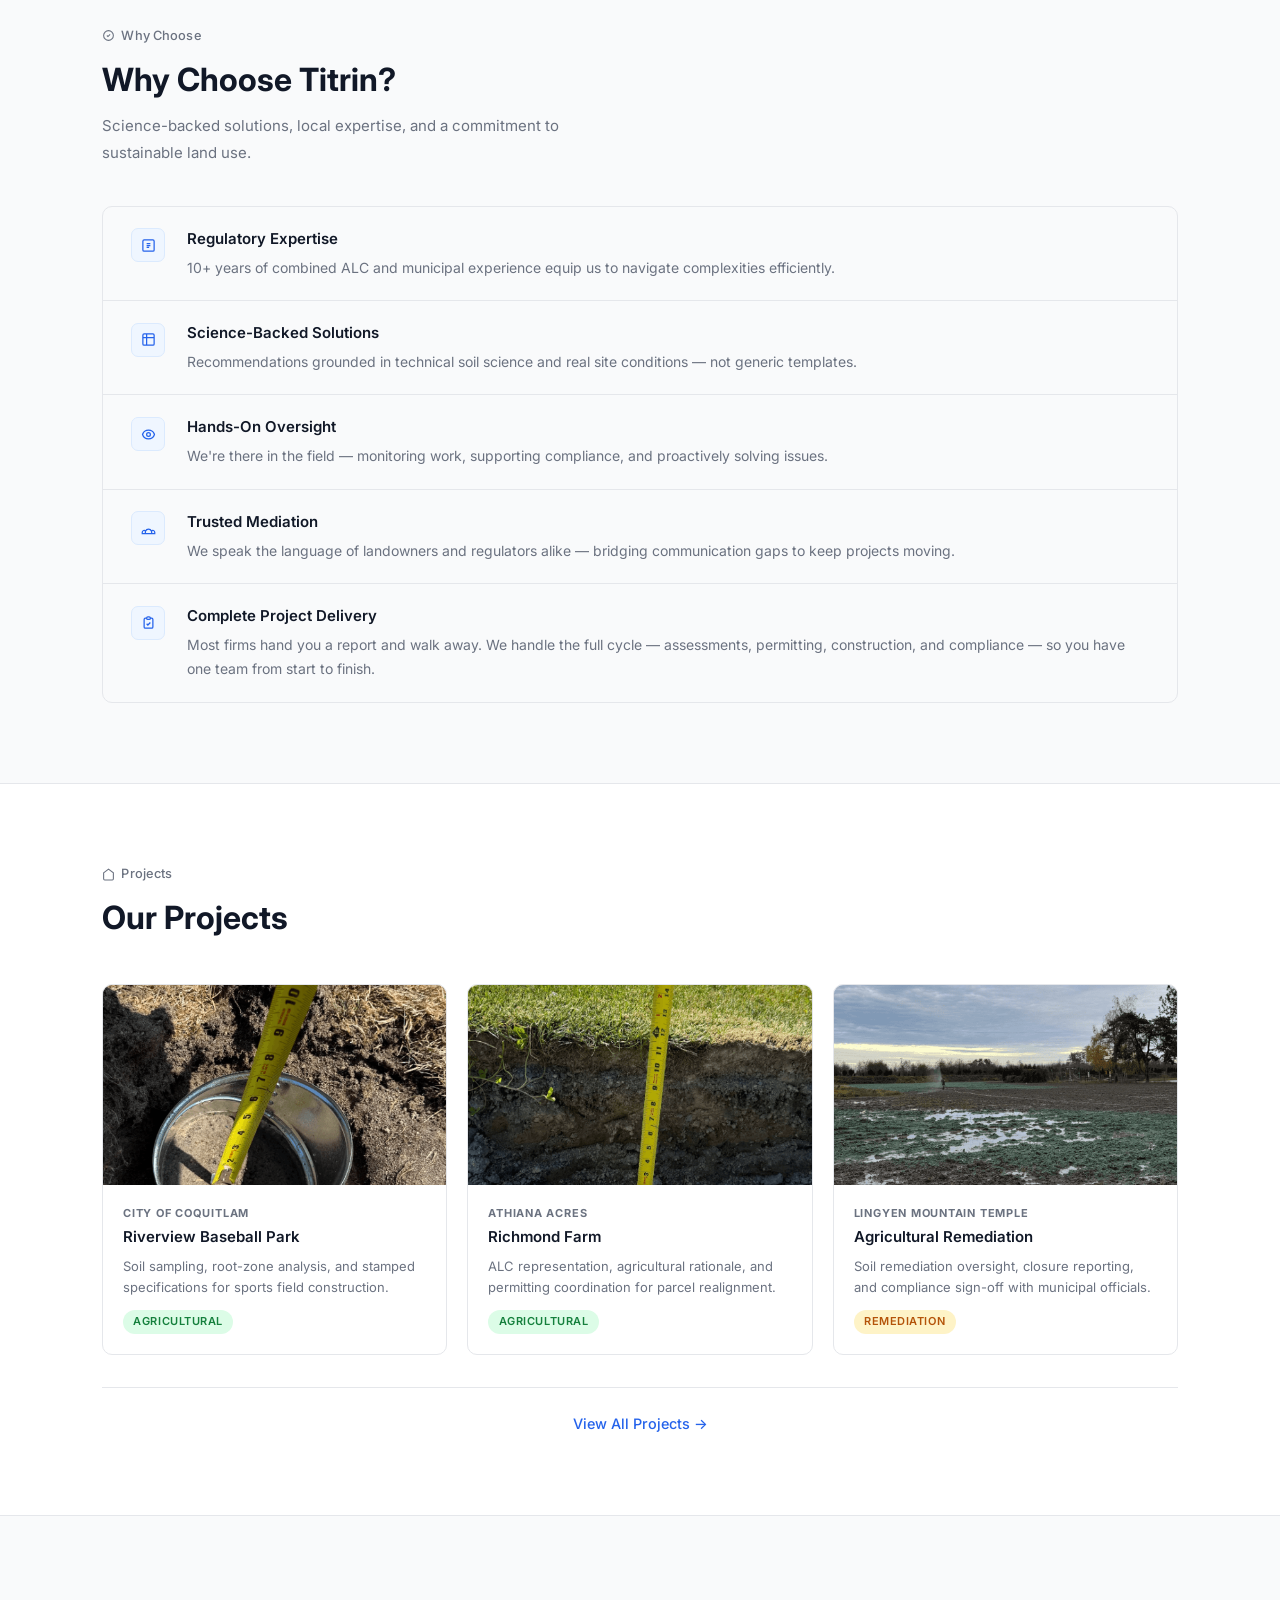
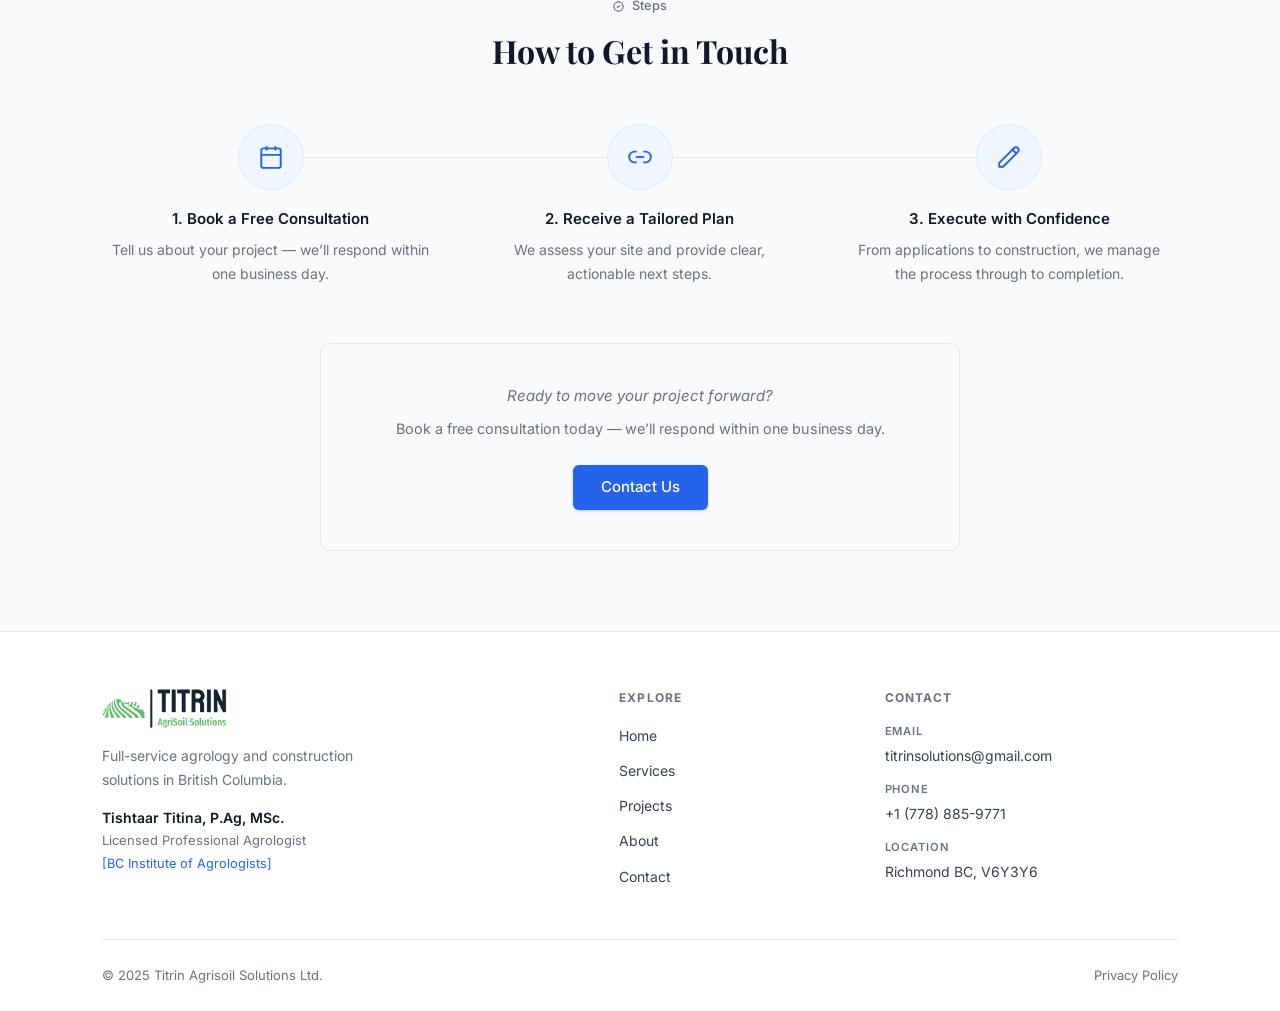
==== commit e6809dba: "Polish pass: fixed hero layout, working Deliverables accordion, improved CSS throughout" ====
--- a/index.html
+++ b/index.html
@@ -3,16 +3,13 @@
 <head>
   <meta charset="UTF-8"/>
   <meta name="viewport" content="width=device-width, initial-scale=1.0"/>
-  <title>Titrin Agrisoil Solutions — Trusted Agrology & Land-Use Specialists in BC</title>
-  <meta name="description" content="Full-service agrology and land-use consulting in British Columbia. ALC applications, farm plans, soil fill, environmental assessments, and construction oversight — led by a former ALC compliance officer."/>
-  <meta name="keywords" content="agrologist BC, ALC application, ALR consulting, farm plan BC, soil fill, P.Ag British Columbia, agricultural land commission"/>
+  <title>Titrin Agrisoil Solutions — Trusted Agrology &amp; Land-Use Specialists in BC</title>
+  <meta name="description" content="Full-service agrology and land-use consulting in British Columbia. ALC applications, farm plans, soil fill, and environmental assessments — led by a former ALC compliance officer."/>
   <link rel="canonical" href="https://titrin.com/"/>
   <link rel="stylesheet" href="styles/main.css"/>
   <link rel="icon" type="image/png" href="public/images/logo.png"/>
 </head>
 <body>
-
-<!-- NAV -->
 <nav class="nav-wrap" id="nav">
   <div class="nav-inner">
     <a href="index.html" class="nav-logo"><img src="public/images/logo.png" alt="Titrin AgriSoil Solutions"/></a>
@@ -23,11 +20,11 @@
       <li><a href="about.html">About</a></li>
       <li><a href="contact.html" class="btn-nav">Contact Us</a></li>
     </ul>
-    <div class="hamburger" id="ham" onclick="toggleNav()"><span></span><span></span><span></span></div>
+    <div class="hamburger" onclick="toggleNav()"><span></span><span></span><span></span></div>
   </div>
 </nav>
 <div class="mobile-nav" id="mobileNav">
-  <button class="mobile-close" onclick="toggleNav()">✕</button>
+  <button class="mobile-close" onclick="toggleNav()">&#10005;</button>
   <a href="index.html" onclick="toggleNav()">Home</a>
   <a href="#services" onclick="toggleNav()">Services</a>
   <a href="projects.html" onclick="toggleNav()">Projects</a>
@@ -35,12 +32,11 @@
   <a href="contact.html" onclick="toggleNav()">Contact Us</a>
 </div>
 
-<!-- HERO -->
 <section class="hero">
-  <img src="public/images/hero-bg.jpg" alt="Agricultural farmland in British Columbia" class="hero-img"/>
-  <div class="hero-overlay"></div>
-  <div class="hero-content fade-up">
-    <h1>Trusted Agrology &amp; Land-Use Specialists in British Columbia</h1>
+  <img src="public/images/hero-bg.jpg" alt="Agricultural farmland in BC" class="hero-img"/>
+  <div class="hero-ov"></div>
+  <div class="hero-top fade-up">
+    <h1>Trusted Agrology &amp; Land&#8209;Use Specialists in British Columbia</h1>
     <p>From regulatory applications to environmental assessments, we deliver full-service agrology solutions you can rely on.</p>
   </div>
   <div class="hero-logos fade-up">
@@ -50,231 +46,136 @@
     <span class="sep">|</span>
     <img src="public/images/logo-colwood.png" alt="City of Colwood"/>
   </div>
-  <div class="hero-cta-wrap fade-up">
+  <div class="hero-bottom fade-up">
     <a href="contact.html" class="btn btn-primary">Get in Contact</a>
   </div>
 </section>
 
-<!-- WHO WE HELP -->
-<section class="who-section">
+<div class="who-sec">
   <div class="container fade-up">
-    <div class="section-label">
-      <svg viewBox="0 0 24 24" fill="none" stroke="currentColor" stroke-width="2"><circle cx="12" cy="12" r="10"/><path d="M12 8v4l3 3"/></svg>
-      Who We Help
+    <div class="slabel"><svg viewBox="0 0 24 24" fill="none" stroke="currentColor" stroke-width="2" style="width:13px;height:13px"><path d="M17 21v-2a4 4 0 00-4-4H5a4 4 0 00-4 4v2"/><circle cx="9" cy="7" r="4"/><path d="M23 21v-2a4 4 0 00-3-3.87M16 3.13a4 4 0 010 7.75"/></svg>Who We Help</div>
+    <p style="max-width:680px;">Supporting farmers, landowners, and municipalities with ALR/ALC, municipal approvals, soil/fill compliance, and on-site delivery.</p>
+  </div>
+</div>
+
+<section class="sec" id="services">
+  <div class="container">
+    <div class="sec-head fade-up">
+      <div class="slabel"><svg viewBox="0 0 24 24" fill="none" stroke="currentColor" stroke-width="2" style="width:13px;height:13px"><circle cx="12" cy="12" r="3"/><path d="M12 1v2M12 21v2M4.22 4.22l1.42 1.42M18.36 18.36l1.42 1.42M1 12h2M21 12h2M4.22 19.78l1.42-1.42M18.36 5.64l1.42-1.42"/></svg>Services</div>
+      <h2>Our Services</h2>
     </div>
-    <p>Supporting farmers, landowners, and municipalities with ALR/ALC, municipal approvals, soil/fill compliance, and on-site delivery.</p>
-  </div>
-</section>
-
-<!-- SERVICES -->
-<section class="section" id="services">
-  <div class="container">
-    <div class="section-label fade-up">
-      <svg viewBox="0 0 24 24" fill="none" stroke="currentColor" stroke-width="2"><circle cx="12" cy="12" r="3"/><path d="M12 1v2M12 21v2M4.22 4.22l1.42 1.42M18.36 18.36l1.42 1.42M1 12h2M21 12h2M4.22 19.78l1.42-1.42M18.36 5.64l1.42-1.42"/></svg>
-      Services
-    </div>
-    <h2 class="fade-up" style="font-size:clamp(1.5rem,3vw,2rem);font-weight:700;margin-top:0.4rem;">Our Services</h2>
-    <div class="services-grid">
+    <div class="svc-grid">
       <div class="svc-card fade-up">
-        <h3>Agrology &amp; Compliance</h3>
-        <p>Practical, regulator-informed agrology support to keep projects feasible and compliant on agricultural land.</p>
-        <div class="svc-del">Deliverables <span class="svc-del-arrow">▼</span></div>
+        <div class="svc-card-body">
+          <h3>Agrology &amp; Compliance</h3>
+          <p>Practical, regulator-informed agrology support to keep projects feasible and compliant on agricultural land.</p>
+        </div>
+        <button class="svc-del-btn" onclick="toggleDel(this)">Deliverables<svg width="14" height="14" viewBox="0 0 24 24" fill="none" stroke="currentColor" stroke-width="2.5"><path d="M6 9l6 6 6-6"/></svg></button>
+        <div class="svc-del-content"><ul>
+          <li>Farm Plan (BC Ministry &amp; ALC-compliant)</li>
+          <li>Land Capability Assessment (LCA)</li>
+          <li>Soil assessment &amp; sampling report</li>
+          <li>Agricultural impact assessment</li>
+          <li>Environmental Farm Plan support</li>
+          <li>Agrologist stamp &amp; sign-off</li>
+        </ul></div>
       </div>
       <div class="svc-card fade-up">
-        <h3>Permitting &amp; Regulatory</h3>
-        <p>End-to-end preparation and coordination for ALC and municipal approvals — built to reduce delays and revisions.</p>
-        <div class="svc-del">Deliverables <span class="svc-del-arrow">▼</span></div>
+        <div class="svc-card-body">
+          <h3>Permitting &amp; Regulatory</h3>
+          <p>End-to-end preparation and coordination for ALC and municipal approvals — built to reduce delays and revisions.</p>
+        </div>
+        <button class="svc-del-btn" onclick="toggleDel(this)">Deliverables<svg width="14" height="14" viewBox="0 0 24 24" fill="none" stroke="currentColor" stroke-width="2.5"><path d="M6 9l6 6 6-6"/></svg></button>
+        <div class="svc-del-content"><ul>
+          <li>ALC non-farm use application</li>
+          <li>ALC soil/fill application narrative</li>
+          <li>ALR exclusion &amp; inclusion support</li>
+          <li>Municipal soil deposit/removal permits</li>
+          <li>ESA Development Permit support</li>
+          <li>Regulatory response letters &amp; revisions</li>
+        </ul></div>
       </div>
       <div class="svc-card fade-up">
-        <h3>Construction &amp; Fill Management</h3>
-        <p>Field-level delivery and oversight for soil/fill and agricultural land improvements — from sourcing to close-out.</p>
-        <div class="svc-del">Deliverables <span class="svc-del-arrow">▼</span></div>
+        <div class="svc-card-body">
+          <h3>Construction &amp; Fill Management</h3>
+          <p>Field-level delivery and oversight for soil/fill and agricultural land improvements — from sourcing to close-out.</p>
+        </div>
+        <button class="svc-del-btn" onclick="toggleDel(this)">Deliverables<svg width="14" height="14" viewBox="0 0 24 24" fill="none" stroke="currentColor" stroke-width="2.5"><path d="M6 9l6 6 6-6"/></svg></button>
+        <div class="svc-del-content"><ul>
+          <li>Fill quality assessment &amp; soil sourcing</li>
+          <li>Field inspection &amp; oversight reports</li>
+          <li>RMA monitoring report (Year 1, 2, 3)</li>
+          <li>Closure &amp; compliance report</li>
+          <li>Bond release support package</li>
+          <li>Construction coordination &amp; sign-off</li>
+        </ul></div>
       </div>
     </div>
   </div>
 </section>
 
-<!-- WHY CHOOSE -->
-<section class="section why-bg">
+<section class="sec bg-gray border-t">
   <div class="container">
-    <div class="section-label fade-up">
-      <svg viewBox="0 0 24 24" fill="none" stroke="currentColor" stroke-width="2"><path d="M9 12l2 2 4-4m6 2a9 9 0 11-18 0 9 9 0 0118 0z"/></svg>
-      Why Choose
+    <div class="sec-head fade-up">
+      <div class="slabel"><svg viewBox="0 0 24 24" fill="none" stroke="currentColor" stroke-width="2" style="width:13px;height:13px"><path d="M9 12l2 2 4-4m6 2a9 9 0 11-18 0 9 9 0 0118 0z"/></svg>Why Choose</div>
+      <h2>Why Choose Titrin?</h2>
+      <p>Science-backed solutions, local expertise, and a commitment to sustainable land use.</p>
     </div>
-    <h2 class="fade-up" style="font-size:clamp(1.5rem,3vw,2rem);font-weight:700;margin-top:0.4rem;">Why Choose Titrin?</h2>
-    <p class="fade-up" style="margin-top:0.4rem;margin-bottom:0;">Science-backed solutions, local expertise, and a commitment to sustainable land use.</p>
     <div class="why-list fade-up">
-      <div class="why-item">
-        <div class="why-icon">
-          <svg viewBox="0 0 24 24" fill="none" stroke="currentColor" stroke-width="2"><rect x="3" y="3" width="18" height="18" rx="2"/><path d="M9 9h6M9 12h6M9 15h4"/></svg>
-        </div>
-        <div>
-          <h3>Regulatory Expertise</h3>
-          <p>10+ years of combined ALC and municipal experience equip us to navigate complexities efficiently.</p>
-        </div>
-      </div>
-      <div class="why-item">
-        <div class="why-icon">
-          <svg viewBox="0 0 24 24" fill="none" stroke="currentColor" stroke-width="2"><path d="M9 3H5a2 2 0 00-2 2v4m6-6h10a2 2 0 012 2v4M9 3v18m0 0h10a2 2 0 002-2V9M9 21H5a2 2 0 01-2-2V9m0 0h18"/></svg>
-        </div>
-        <div>
-          <h3>Science-Backed Solutions</h3>
-          <p>Recommendations grounded in technical soil science and real site conditions — not generic templates.</p>
-        </div>
-      </div>
-      <div class="why-item">
-        <div class="why-icon">
-          <svg viewBox="0 0 24 24" fill="none" stroke="currentColor" stroke-width="2"><path d="M15 12a3 3 0 11-6 0 3 3 0 016 0z"/><path d="M2.458 12C3.732 7.943 7.523 5 12 5c4.478 0 8.268 2.943 9.542 7-1.274 4.057-5.064 7-9.542 7-4.477 0-8.268-2.943-9.542-7z"/></svg>
-        </div>
-        <div>
-          <h3>Hands-On Oversight</h3>
-          <p>We're there in the field — monitoring work, supporting compliance, and proactively solving issues.</p>
-        </div>
-      </div>
-      <div class="why-item">
-        <div class="why-icon">
-          <svg viewBox="0 0 24 24" fill="none" stroke="currentColor" stroke-width="2"><path d="M17 20h5v-2a3 3 0 00-5.356-1.857M17 20H7m10 0v-2c0-.656-.126-1.283-.356-1.857M7 20H2v-2a3 3 0 015.356-1.857M7 20v-2c0-.656.126-1.283.356-1.857m0 0a5.002 5.002 0 019.288 0"/></svg>
-        </div>
-        <div>
-          <h3>Trusted Mediation</h3>
-          <p>We speak the language of landowners and regulators alike — bridging communication gaps to keep projects moving.</p>
-        </div>
-      </div>
-      <div class="why-item">
-        <div class="why-icon">
-          <svg viewBox="0 0 24 24" fill="none" stroke="currentColor" stroke-width="2"><path d="M9 5H7a2 2 0 00-2 2v12a2 2 0 002 2h10a2 2 0 002-2V7a2 2 0 00-2-2h-2M9 5a2 2 0 002 2h2a2 2 0 002-2M9 5a2 2 0 012-2h2a2 2 0 012 2m-6 9l2 2 4-4"/></svg>
-        </div>
-        <div>
-          <h3>Complete Project Delivery</h3>
-          <p>Most firms hand you a report and walk away. We handle the full cycle — assessments, permitting, construction, and compliance — so you have one team from start to finish.</p>
-        </div>
-      </div>
+      <div class="why-row"><div class="wi"><svg viewBox="0 0 24 24" fill="none" stroke="currentColor" stroke-width="2"><rect x="3" y="3" width="18" height="18" rx="2"/><path d="M9 9h6M9 12h6M9 15h4"/></svg></div><div><h3>Regulatory Expertise</h3><p>10+ years of combined ALC and municipal experience equip us to navigate complexities efficiently.</p></div></div>
+      <div class="why-row"><div class="wi"><svg viewBox="0 0 24 24" fill="none" stroke="currentColor" stroke-width="2"><path d="M9 3H5a2 2 0 00-2 2v4m6-6h10a2 2 0 012 2v4M9 3v18m0 0h10a2 2 0 002-2V9M9 21H5a2 2 0 01-2-2V9m0 0h18"/></svg></div><div><h3>Science-Backed Solutions</h3><p>Recommendations grounded in technical soil science and real site conditions — not generic templates.</p></div></div>
+      <div class="why-row"><div class="wi"><svg viewBox="0 0 24 24" fill="none" stroke="currentColor" stroke-width="2"><path d="M15 12a3 3 0 11-6 0 3 3 0 016 0z"/><path d="M2.458 12C3.732 7.943 7.523 5 12 5c4.478 0 8.268 2.943 9.542 7-1.274 4.057-5.064 7-9.542 7-4.477 0-8.268-2.943-9.542-7z"/></svg></div><div><h3>Hands-On Oversight</h3><p>We're there in the field — monitoring work, supporting compliance, and proactively solving issues.</p></div></div>
+      <div class="why-row"><div class="wi"><svg viewBox="0 0 24 24" fill="none" stroke="currentColor" stroke-width="2"><path d="M17 20h5v-2a3 3 0 00-5.356-1.857M17 20H7m10 0v-2c0-.656-.126-1.283-.356-1.857M7 20H2v-2a3 3 0 015.356-1.857M7 20v-2c0-.656.126-1.283.356-1.857m0 0a5.002 5.002 0 019.288 0"/></svg></div><div><h3>Trusted Mediation</h3><p>We speak the language of landowners and regulators alike — bridging communication gaps to keep projects moving.</p></div></div>
+      <div class="why-row"><div class="wi"><svg viewBox="0 0 24 24" fill="none" stroke="currentColor" stroke-width="2"><path d="M9 5H7a2 2 0 00-2 2v12a2 2 0 002 2h10a2 2 0 002-2V7a2 2 0 00-2-2h-2M9 5a2 2 0 002 2h2a2 2 0 002-2M9 5a2 2 0 012-2h2a2 2 0 012 2m-6 9l2 2 4-4"/></svg></div><div><h3>Complete Project Delivery</h3><p>Most firms hand you a report and walk away. We handle the full cycle — assessments, permitting, construction, and compliance — so you have one team from start to finish.</p></div></div>
     </div>
   </div>
 </section>
 
-<!-- PROJECTS -->
-<section class="section">
+<section class="sec border-t">
   <div class="container">
-    <div class="proj-header fade-up">
-      <div>
-        <div class="section-label">
-          <svg viewBox="0 0 24 24" fill="none" stroke="currentColor" stroke-width="2"><path d="M3 9l9-7 9 7v11a2 2 0 01-2 2H5a2 2 0 01-2-2z"/></svg>
-          Projects
-        </div>
-        <h2 style="font-size:clamp(1.5rem,3vw,2rem);font-weight:700;margin-top:0.4rem;">Our Projects</h2>
-      </div>
+    <div class="sec-head-row fade-up">
+      <div><div class="slabel"><svg viewBox="0 0 24 24" fill="none" stroke="currentColor" stroke-width="2" style="width:13px;height:13px"><path d="M3 9l9-7 9 7v11a2 2 0 01-2 2H5a2 2 0 01-2-2z"/></svg>Projects</div><h2 style="font-size:clamp(1.5rem,2.5vw,2rem);font-weight:700;margin-top:.35rem;color:var(--text);">Our Projects</h2></div>
     </div>
     <div class="proj-grid">
-      <a href="projects.html" class="proj-card fade-up">
-        <div class="proj-img-wrap"><img src="public/images/project-riverview.png" alt="Riverview Baseball Park" class="proj-img"/></div>
-        <div class="proj-body">
-          <div class="proj-client">City of Coquitlam</div>
-          <h3>Riverview Baseball Park</h3>
-          <p>Soil sampling, root-zone analysis, and stamped specifications for sports field construction.</p>
-          <span class="proj-tag tag-ag">Agricultural</span>
-        </div>
-      </a>
-      <a href="projects.html" class="proj-card fade-up">
-        <div class="proj-img-wrap"><img src="public/images/project-athiana.png" alt="Richmond Farm" class="proj-img"/></div>
-        <div class="proj-body">
-          <div class="proj-client">Athiana Acres</div>
-          <h3>Richmond Farm</h3>
-          <p>ALC representation, agricultural rationale, and permitting coordination for parcel realignment.</p>
-          <span class="proj-tag tag-ag">Agricultural</span>
-        </div>
-      </a>
-      <a href="projects.html" class="proj-card fade-up">
-        <div class="proj-img-wrap"><img src="public/images/project-lingyen.png" alt="Agricultural Remediation" class="proj-img"/></div>
-        <div class="proj-body">
-          <div class="proj-client">LingYen Mountain Temple</div>
-          <h3>Agricultural Remediation</h3>
-          <p>Soil remediation oversight, closure reporting, and compliance sign-off with municipal officials.</p>
-          <span class="proj-tag tag-rem">Remediation</span>
-        </div>
-      </a>
+      <a href="projects.html" class="proj-card fade-up"><div class="proj-img-wrap"><img class="proj-img" src="public/images/project-riverview.png" alt="Riverview Baseball Park"/></div><div class="proj-body"><div class="proj-client">City of Coquitlam</div><h3>Riverview Baseball Park</h3><p>Soil sampling, root-zone analysis, and stamped specifications for sports field construction.</p><span class="ptag t-ag">Agricultural</span></div></a>
+      <a href="projects.html" class="proj-card fade-up"><div class="proj-img-wrap"><img class="proj-img" src="public/images/project-athiana.png" alt="Richmond Farm"/></div><div class="proj-body"><div class="proj-client">Athiana Acres</div><h3>Richmond Farm</h3><p>ALC representation, agricultural rationale, and permitting coordination for parcel realignment.</p><span class="ptag t-ag">Agricultural</span></div></a>
+      <a href="projects.html" class="proj-card fade-up"><div class="proj-img-wrap"><img class="proj-img" src="public/images/project-lingyen.png" alt="Agricultural Remediation"/></div><div class="proj-body"><div class="proj-client">LingYen Mountain Temple</div><h3>Agricultural Remediation</h3><p>Soil remediation oversight, closure reporting, and compliance sign-off with municipal officials.</p><span class="ptag t-rem">Remediation</span></div></a>
     </div>
-    <a href="projects.html" class="view-all-link fade-up">View All Projects →</a>
+    <div class="view-all-row fade-up"><a href="projects.html" class="view-all-link">View All Projects &#8594;</a></div>
   </div>
 </section>
 
-<!-- STEPS -->
-<section class="section steps-bg" style="border-top:1px solid var(--border);">
-  <div class="container steps-section">
-    <div class="section-label fade-up" style="justify-content:center;">
-      <svg viewBox="0 0 24 24" fill="none" stroke="currentColor" stroke-width="2"><path d="M9 12l2 2 4-4M7.835 4.697a3.42 3.42 0 001.946-.806 3.42 3.42 0 014.438 0 3.42 3.42 0 001.946.806 3.42 3.42 0 013.138 3.138 3.42 3.42 0 00.806 1.946 3.42 3.42 0 010 4.438 3.42 3.42 0 00-.806 1.946 3.42 3.42 0 01-3.138 3.138 3.42 3.42 0 00-1.946.806 3.42 3.42 0 01-4.438 0 3.42 3.42 0 00-1.946-.806 3.42 3.42 0 01-3.138-3.138 3.42 3.42 0 00-.806-1.946 3.42 3.42 0 010-4.438 3.42 3.42 0 00.806-1.946 3.42 3.42 0 013.138-3.138z"/></svg>
-      Steps
+<section class="sec bg-gray border-t">
+  <div class="container steps-wrap">
+    <div class="slabel fade-up" style="justify-content:center;margin-bottom:.5rem;"><svg viewBox="0 0 24 24" fill="none" stroke="currentColor" stroke-width="2" style="width:13px;height:13px"><path d="M9 12l2 2 4-4M7.835 4.697a3.42 3.42 0 001.946-.806 3.42 3.42 0 014.438 0 3.42 3.42 0 001.946.806 3.42 3.42 0 013.138 3.138 3.42 3.42 0 00.806 1.946 3.42 3.42 0 010 4.438 3.42 3.42 0 00-.806 1.946 3.42 3.42 0 01-3.138 3.138 3.42 3.42 0 00-1.946.806 3.42 3.42 0 01-4.438 0 3.42 3.42 0 00-1.946-.806 3.42 3.42 0 01-3.138-3.138 3.42 3.42 0 00-.806-1.946 3.42 3.42 0 010-4.438 3.42 3.42 0 00.806-1.946 3.42 3.42 0 013.138-3.138z"/></svg>Steps</div>
+    <h2 class="fade-up" style="font-size:clamp(1.6rem,2.5vw,2rem);font-weight:700;color:var(--text);">How to Get in Touch</h2>
+    <div class="steps-grid">
+      <div class="step fade-up"><div class="step-icon"><svg viewBox="0 0 24 24" fill="none" stroke="currentColor" stroke-width="1.75"><rect x="3" y="4" width="18" height="18" rx="2"/><path d="M16 2v4M8 2v4M3 10h18"/></svg></div><h3>1. Book a Free Consultation</h3><p>Tell us about your project &#8212; we&#8217;ll respond within one business day.</p></div>
+      <div class="step fade-up"><div class="step-icon"><svg viewBox="0 0 24 24" fill="none" stroke="currentColor" stroke-width="1.75"><path d="M9 17H7A5 5 0 017 7h2"/><path d="M15 7h2a5 5 0 010 10h-2"/><line x1="8" y1="12" x2="16" y2="12"/></svg></div><h3>2. Receive a Tailored Plan</h3><p>We assess your site and provide clear, actionable next steps.</p></div>
+      <div class="step fade-up"><div class="step-icon"><svg viewBox="0 0 24 24" fill="none" stroke="currentColor" stroke-width="1.75"><path d="M15.232 5.232l3.536 3.536m-2.036-5.036a2.5 2.5 0 113.536 3.536L6.5 21.036H3v-3.572L16.732 3.732z"/></svg></div><h3>3. Execute with Confidence</h3><p>From applications to construction, we manage the process through to completion.</p></div>
     </div>
-    <h2 class="fade-up">How to Get in Touch</h2>
-    <div class="steps-grid">
-      <div class="step fade-up">
-        <div class="step-icon">
-          <svg viewBox="0 0 24 24" fill="none" stroke="currentColor" stroke-width="1.75"><rect x="3" y="4" width="18" height="18" rx="2"/><path d="M16 2v4M8 2v4M3 10h18"/></svg>
-        </div>
-        <h3>1. Book a Free Consultation</h3>
-        <p>Tell us about your project — we'll respond within one business day.</p>
-      </div>
-      <div class="step fade-up">
-        <div class="step-icon">
-          <svg viewBox="0 0 24 24" fill="none" stroke="currentColor" stroke-width="1.75"><path d="M9 17H7A5 5 0 017 7h2"/><path d="M15 7h2a5 5 0 010 10h-2"/><line x1="8" y1="12" x2="16" y2="12"/></svg>
-        </div>
-        <h3>2. Receive a Tailored Plan</h3>
-        <p>We assess your site and provide clear, actionable next steps.</p>
-      </div>
-      <div class="step fade-up">
-        <div class="step-icon">
-          <svg viewBox="0 0 24 24" fill="none" stroke="currentColor" stroke-width="1.75"><path d="M15.232 5.232l3.536 3.536m-2.036-5.036a2.5 2.5 0 113.536 3.536L6.5 21.036H3v-3.572L16.732 3.732z"/></svg>
-        </div>
-        <h3>3. Execute with Confidence</h3>
-        <p>From applications to construction, we manage the process through to completion.</p>
-      </div>
-    </div>
-    <div class="cta-row fade-up">
+    <div class="cta-box fade-up">
       <em>Ready to move your project forward?</em>
-      <p>Book a free consultation today—we'll respond within one business day.</p>
-      <br/><br/>
+      <p>Book a free consultation today &#8212; we&#8217;ll respond within one business day.</p>
       <a href="contact.html" class="btn btn-primary">Contact Us</a>
     </div>
   </div>
 </section>
 
-<!-- FOOTER -->
 <footer class="footer">
   <div class="container">
-    <div class="footer-inner">
-      <div class="footer-brand">
-        <img src="public/images/logo.png" alt="Titrin AgriSoil Solutions" class="footer-logo"/>
-        <p>Full-service agrology and construction solutions in British Columbia.</p>
-        <div class="footer-name">Tishtaar Titina, P.Ag, MSc.</div>
-        <div class="footer-cred">Licensed Professional Agrologist</div>
-        <a href="https://www.bcia.com/user/2788" target="_blank" class="footer-bcia">[BC Institute of Agrologists]</a>
-      </div>
-      <div class="footer-col">
-        <h4>Explore</h4>
-        <ul>
-          <li><a href="index.html">Home</a></li>
-          <li><a href="#services">Services</a></li>
-          <li><a href="projects.html">Projects</a></li>
-          <li><a href="about.html">About</a></li>
-          <li><a href="contact.html">Contact</a></li>
-        </ul>
-      </div>
-      <div class="footer-col">
-        <h4>Contact</h4>
-        <div class="footer-contact-item"><small>Email</small><a href="mailto:titrinsolutions@gmail.com">titrinsolutions@gmail.com</a></div>
-        <div class="footer-contact-item"><small>Phone</small><a href="tel:+17788859771">+1 (778) 885-9771</a></div>
-        <div class="footer-contact-item"><small>Location</small><span>Richmond BC, V6Y3Y6</span></div>
-      </div>
+    <div class="foot-grid">
+      <div class="foot-brand"><img src="public/images/logo.png" alt="Titrin" class="foot-logo"/><p>Full-service agrology and construction solutions in British Columbia.</p><div class="foot-name">Tishtaar Titina, P.Ag, MSc.</div><div class="foot-cred">Licensed Professional Agrologist</div><a href="https://www.bcia.com/user/2788" target="_blank" class="foot-bcia">[BC Institute of Agrologists]</a></div>
+      <div class="foot-col"><h4>Explore</h4><ul><li><a href="index.html">Home</a></li><li><a href="#services">Services</a></li><li><a href="projects.html">Projects</a></li><li><a href="about.html">About</a></li><li><a href="contact.html">Contact</a></li></ul></div>
+      <div class="foot-col"><h4>Contact</h4><div class="fci"><small>Email</small><a href="mailto:titrinsolutions@gmail.com">titrinsolutions@gmail.com</a></div><div class="fci"><small>Phone</small><a href="tel:+17788859771">+1 (778) 885-9771</a></div><div class="fci"><small>Location</small><span>Richmond BC, V6Y3Y6</span></div></div>
     </div>
-    <div class="footer-bottom">
-      <p>© 2025 Titrin Agrisoil Solutions Ltd.</p>
-      <a href="privacy-policy.html">Privacy Policy</a>
-    </div>
+    <div class="foot-bot"><p>&#169; 2025 Titrin Agrisoil Solutions Ltd.</p><a href="privacy-policy.html">Privacy Policy</a></div>
   </div>
 </footer>
 
 <script>
 function toggleNav(){document.getElementById('mobileNav').classList.toggle('open');}
+function toggleDel(btn){btn.classList.toggle('open');btn.nextElementSibling.classList.toggle('open');}
 const obs=new IntersectionObserver(e=>{e.forEach(el=>{if(el.isIntersecting){el.target.classList.add('in');obs.unobserve(el.target);}});},{threshold:0.08});
 document.querySelectorAll('.fade-up').forEach(el=>obs.observe(el));
 </script>
--- a/styles/main.css
+++ b/styles/main.css
@@ -3,400 +3,321 @@
 *, *::before, *::after { box-sizing: border-box; margin: 0; padding: 0; }
 
 :root {
-  --blue:       #2563EB;
-  --blue-light: #EFF6FF;
-  --blue-mid:   #DBEAFE;
-  --bg:         #FFFFFF;
-  --bg2:        #F8F9FA;
-  --bg3:        #F1F5F9;
-  --border:     #E5E7EB;
-  --text:       #111827;
-  --muted:      #6B7280;
-  --label:      #374151;
-  --tag-dev:    #2563EB;
-  --tag-ag:     #16A34A;
-  --tag-rem:    #D97706;
-  --tag-mun:    #7C3AED;
-  --radius:     12px;
-  --shadow:     0 1px 3px rgba(0,0,0,0.08), 0 1px 2px rgba(0,0,0,0.04);
-  --shadow-nav: 0 2px 12px rgba(0,0,0,0.08);
-  --max-w:      1140px;
-  --font:       'Inter', system-ui, sans-serif;
-  --font-serif: 'Playfair Display', Georgia, serif;
-}
-
-html { scroll-behavior: smooth; }
-body { background: var(--bg); color: var(--text); font-family: var(--font); font-weight: 400; line-height: 1.6; -webkit-font-smoothing: antialiased; overflow-x: hidden; }
+  --blue:      #2563EB;
+  --blue-l:    #EFF6FF;
+  --blue-m:    #DBEAFE;
+  --blue-dk:   #1D4ED8;
+  --bg:        #FFFFFF;
+  --bg2:       #F9FAFB;
+  --bg3:       #F3F4F6;
+  --border:    #E5E7EB;
+  --border2:   #D1D5DB;
+  --text:      #111827;
+  --text2:     #374151;
+  --muted:     #6B7280;
+  --muted2:    #9CA3AF;
+  --green:     #16A34A;
+  --amber:     #B45309;
+  --purple:    #6D28D9;
+  --shadow-sm: 0 1px 2px rgba(0,0,0,0.06);
+  --shadow:    0 1px 3px rgba(0,0,0,0.1), 0 1px 2px rgba(0,0,0,0.06);
+  --shadow-md: 0 4px 6px rgba(0,0,0,0.07), 0 2px 4px rgba(0,0,0,0.05);
+  --shadow-lg: 0 10px 15px rgba(0,0,0,0.08), 0 4px 6px rgba(0,0,0,0.04);
+  --r:         10px;
+  --r-sm:      6px;
+  --max:       1140px;
+  --fn:        'Inter', -apple-system, sans-serif;
+  --fs:        'Playfair Display', Georgia, serif;
+}
+
+html { scroll-behavior: smooth; font-size: 16px; }
+body { background: var(--bg); color: var(--text); font-family: var(--fn); font-weight: 400; line-height: 1.6; -webkit-font-smoothing: antialiased; overflow-x: hidden; }
 a { color: inherit; text-decoration: none; }
 img { max-width: 100%; display: block; }
 ul { list-style: none; }
-p { color: var(--muted); font-size: 0.9375rem; line-height: 1.7; }
-
-.container { max-width: var(--max-w); margin: 0 auto; padding: 0 2rem; }
-.section { padding: 5rem 0; }
-
-/* ── NAV ── */
+p { color: var(--muted); font-size: 0.9375rem; line-height: 1.75; }
+
+.container { max-width: var(--max); margin: 0 auto; padding: 0 2rem; }
+.sec { padding: 5rem 0; }
+
+/* ── NAV ─────────────────────────────────────────────── */
 .nav-wrap {
   position: sticky; top: 0; z-index: 200;
-  padding: 0.875rem 1.5rem;
-  background: rgba(255,255,255,0.9); backdrop-filter: blur(12px);
+  background: rgba(255,255,255,0.96);
+  backdrop-filter: blur(12px);
+  -webkit-backdrop-filter: blur(12px);
   border-bottom: 1px solid var(--border);
-}
-.nav-inner {
-  max-width: var(--max-w); margin: 0 auto;
-  display: flex; align-items: center; justify-content: space-between;
-}
+  padding: 0.875rem 0;
+}
+.nav-inner { max-width: var(--max); margin: 0 auto; padding: 0 2rem; display: flex; align-items: center; justify-content: space-between; }
 .nav-logo img { height: 44px; width: auto; }
-.nav-links { display: flex; align-items: center; gap: 2rem; }
-.nav-links a { font-size: 0.875rem; font-weight: 500; color: var(--label); transition: color .15s; }
+.nav-links { display: flex; align-items: center; gap: 2.25rem; }
+.nav-links a { font-size: 0.875rem; font-weight: 500; color: var(--text2); transition: color .15s; }
 .nav-links a:hover { color: var(--blue); }
-.btn-nav {
-  background: var(--blue); color: #fff !important;
-  padding: 0.5rem 1.25rem; border-radius: 8px;
-  font-size: 0.875rem; font-weight: 500;
-  transition: background .15s, transform .15s;
-  display: inline-flex; align-items: center; gap: 0.4rem;
-}
-.btn-nav:hover { background: #1D4ED8; transform: translateY(-1px); }
-
+.btn-nav { background: var(--blue) !important; color: #fff !important; padding: 0.5rem 1.25rem !important; border-radius: var(--r-sm) !important; font-weight: 500 !important; transition: background .15s, box-shadow .15s !important; box-shadow: 0 1px 3px rgba(37,99,235,0.3) !important; }
+.btn-nav:hover { background: var(--blue-dk) !important; box-shadow: 0 3px 8px rgba(37,99,235,0.35) !important; }
 .hamburger { display: none; flex-direction: column; gap: 5px; cursor: pointer; padding: 4px; }
-.hamburger span { display: block; width: 20px; height: 2px; background: var(--text); border-radius: 2px; }
-
-.mobile-nav {
-  display: none; position: fixed; inset: 0; z-index: 300;
-  background: #fff; padding: 5rem 2rem 2rem;
-  flex-direction: column; gap: 1.75rem;
-  border-top: 1px solid var(--border);
-}
+.hamburger span { display: block; width: 20px; height: 2px; background: var(--text); border-radius: 2px; transition: all .2s; }
+.mobile-nav { display: none; position: fixed; inset: 0; z-index: 300; background: #fff; padding: 5rem 2rem 2rem; flex-direction: column; gap: 1.75rem; border-top: 1px solid var(--border); }
 .mobile-nav.open { display: flex; }
-.mobile-nav a { font-size: 1.25rem; font-weight: 500; color: var(--text); }
-.mobile-close { position: absolute; top: 1rem; right: 1.5rem; font-size: 1.5rem; cursor: pointer; background: none; border: none; color: var(--text); }
-
-/* ── HERO ── */
+.mobile-nav a { font-size: 1.25rem; font-weight: 500; color: var(--text); padding-bottom: 1rem; border-bottom: 1px solid var(--border); }
+.mobile-close { position: absolute; top: 1rem; right: 1.5rem; font-size: 1.5rem; cursor: pointer; background: none; border: none; color: var(--text); font-weight: 300; }
+
+/* ── HERO ────────────────────────────────────────────── */
 .hero {
   position: relative;
-  min-height: 92vh;
-  display: flex; flex-direction: column;
+  height: calc(100vh - 68px);
+  min-height: 580px;
+  max-height: 900px;
+  display: flex;
+  flex-direction: column;
+  align-items: center;
+  justify-content: space-between;
   overflow: hidden;
-}
-.hero-img {
-  position: absolute; inset: 0;
-  width: 100%; height: 100%; object-fit: cover; object-position: center 30%;
-  z-index: 0;
-}
-.hero-overlay {
+  text-align: center;
+}
+.hero-img { position: absolute; inset: 0; width: 100%; height: 100%; object-fit: cover; object-position: center 35%; z-index: 0; }
+.hero-ov {
   position: absolute; inset: 0; z-index: 1;
   background: linear-gradient(
     180deg,
-    rgba(255,255,255,0.92) 0%,
-    rgba(255,255,255,0.75) 30%,
-    rgba(255,255,255,0.1) 60%,
-    rgba(0,0,0,0.15) 100%
+    rgba(255,255,255,0.90) 0%,
+    rgba(255,255,255,0.75) 22%,
+    rgba(255,255,255,0.25) 55%,
+    rgba(0,0,0,0.10) 100%
   );
 }
-.hero-content {
-  position: relative; z-index: 2;
-  text-align: center;
-  padding: 5rem 1.5rem 3rem;
-  max-width: 760px; margin: 0 auto;
-}
-.hero-content h1 {
-  font-size: clamp(2rem, 4.5vw, 3.25rem);
-  font-weight: 700; color: var(--text);
-  line-height: 1.18; margin-bottom: 1rem;
-  letter-spacing: -0.02em;
-}
-.hero-content p {
-  font-size: 1.0625rem; color: #374151;
-  max-width: 560px; margin: 0 auto 2.5rem;
-}
-.hero-logos {
-  position: relative; z-index: 2;
-  display: flex; align-items: center; justify-content: center;
-  gap: 2rem; padding: 0 1.5rem 2rem;
-  flex-wrap: wrap;
-}
-.hero-logos img { height: 28px; width: auto; object-fit: contain; }
-.hero-logos .sep { color: #CBD5E1; font-size: 1.25rem; }
-.hero-cta-wrap {
-  position: relative; z-index: 2;
-  margin-top: auto; padding-bottom: 3rem;
-  display: flex; justify-content: center;
-}
-
-/* ── BUTTONS ── */
-.btn {
-  display: inline-flex; align-items: center; gap: 0.4rem;
-  padding: 0.65rem 1.75rem; border-radius: 8px;
-  font-family: var(--font); font-size: 0.9rem; font-weight: 500;
-  cursor: pointer; border: none; transition: all .15s;
-}
-.btn-primary { background: var(--blue); color: #fff; }
-.btn-primary:hover { background: #1D4ED8; transform: translateY(-1px); box-shadow: 0 4px 12px rgba(37,99,235,0.35); }
-.btn-outline { background: transparent; color: var(--text); border: 1px solid var(--border); }
+.hero-top { position: relative; z-index: 2; padding: 3.5rem 1.5rem 0; max-width: 740px; width: 100%; }
+.hero-top h1 { font-size: clamp(1.9rem, 4vw, 3.1rem); font-weight: 700; color: var(--text); line-height: 1.18; margin-bottom: 1rem; letter-spacing: -0.025em; }
+.hero-top p { font-size: 1.0625rem; color: var(--text2); max-width: 540px; margin: 0 auto; line-height: 1.7; }
+.hero-logos { position: relative; z-index: 2; display: flex; align-items: center; justify-content: center; gap: 1.75rem; padding: 0 1.5rem; flex-wrap: wrap; }
+.hero-logos img { height: 26px; width: auto; object-fit: contain; }
+.hero-logos .sep { color: #CBD5E1; font-size: 1rem; font-weight: 300; }
+.hero-bottom { position: relative; z-index: 2; padding-bottom: 3rem; }
+
+/* ── BUTTONS ─────────────────────────────────────────── */
+.btn { display: inline-flex; align-items: center; gap: 0.4rem; padding: 0.65rem 1.75rem; border-radius: var(--r-sm); font-family: var(--fn); font-size: 0.9375rem; font-weight: 500; cursor: pointer; border: none; transition: all .15s; text-decoration: none; }
+.btn-primary { background: var(--blue); color: #fff; box-shadow: 0 1px 3px rgba(37,99,235,0.3); }
+.btn-primary:hover { background: var(--blue-dk); box-shadow: 0 3px 10px rgba(37,99,235,0.4); transform: translateY(-1px); }
+.btn-outline { background: #fff; color: var(--text2); border: 1px solid var(--border2); }
 .btn-outline:hover { border-color: var(--blue); color: var(--blue); }
 
-/* ── WHO WE HELP / SECTION LABELS ── */
-.section-label {
-  display: flex; align-items: center; gap: 0.5rem;
-  font-size: 0.8125rem; font-weight: 500; color: var(--muted);
-  margin-bottom: 0.6rem;
-}
-.section-label svg { width: 14px; height: 14px; opacity: 0.6; }
-
-.who-section { padding: 3.5rem 0 2rem; }
-.who-section p { font-size: 0.9375rem; max-width: 680px; }
-
-/* ── SERVICES ── */
-.services-grid {
-  display: grid; grid-template-columns: repeat(3, 1fr); gap: 1.25rem;
-  margin-top: 2.5rem;
-}
+/* ── WHO WE HELP ─────────────────────────────────────── */
+.who-sec { padding: 2.5rem 0; border-bottom: 1px solid var(--border); }
+.slabel { display: flex; align-items: center; gap: 0.4rem; font-size: 0.8rem; font-weight: 500; color: var(--muted); margin-bottom: 0.5rem; letter-spacing: 0.01em; }
+.slabel svg { width: 13px; height: 13px; flex-shrink: 0; }
+
+/* ── SECTION HEADINGS ────────────────────────────────── */
+.sec-head { margin-bottom: 2.5rem; }
+.sec-head h2 { font-size: clamp(1.5rem, 2.5vw, 2rem); font-weight: 700; color: var(--text); margin-top: 0.35rem; }
+.sec-head p { margin-top: 0.5rem; max-width: 520px; }
+.sec-head-row { display: flex; justify-content: space-between; align-items: flex-end; margin-bottom: 2.5rem; }
+
+/* ── SERVICES ────────────────────────────────────────── */
+.svc-grid { display: grid; grid-template-columns: repeat(3, 1fr); gap: 1.25rem; }
 .svc-card {
   background: var(--bg2); border: 1px solid var(--border);
-  border-radius: var(--radius); padding: 1.75rem;
-  display: flex; flex-direction: column;
+  border-radius: var(--r); overflow: hidden;
   transition: box-shadow .2s, transform .2s;
 }
-.svc-card:hover { box-shadow: var(--shadow-nav); transform: translateY(-2px); }
-.svc-card h3 { font-size: 1rem; font-weight: 600; color: var(--text); margin-bottom: 0.6rem; }
-.svc-card p { font-size: 0.875rem; flex: 1; }
-.svc-del {
-  margin-top: 1.25rem;
-  display: flex; align-items: center; justify-content: space-between;
-  background: #fff; border: 1px solid var(--border); border-radius: 6px;
-  padding: 0.45rem 0.85rem;
-  font-size: 0.8125rem; font-weight: 500; color: var(--label);
-  cursor: pointer; transition: background .15s;
-}
-.svc-del:hover { background: var(--bg2); }
-.svc-del-arrow { font-size: 0.7rem; color: var(--muted); }
-
-/* ── WHY CHOOSE ── */
-.why-bg { background: var(--bg); }
-.why-list {
-  display: flex; flex-direction: column;
-  border: 1px solid var(--border); border-radius: var(--radius);
-  overflow: hidden; margin-top: 2.5rem;
-}
-.why-item {
-  display: grid; grid-template-columns: 44px 1fr;
-  gap: 1rem; align-items: start;
-  padding: 1.4rem 1.75rem;
-  border-bottom: 1px solid var(--border);
+.svc-card:hover { box-shadow: var(--shadow-lg); transform: translateY(-2px); }
+.svc-card-body { padding: 1.75rem 1.75rem 1.25rem; }
+.svc-card h3 { font-size: 0.9375rem; font-weight: 600; color: var(--text); margin-bottom: 0.6rem; }
+.svc-card p { font-size: 0.875rem; }
+
+/* Deliverables accordion */
+.svc-del-btn {
+  width: 100%; display: flex; align-items: center; justify-content: space-between;
+  background: var(--bg3); border: none; border-top: 1px solid var(--border);
+  padding: 0.75rem 1.75rem; cursor: pointer;
+  font-family: var(--fn); font-size: 0.8125rem; font-weight: 500; color: var(--text2);
   transition: background .15s;
 }
-.why-item:last-child { border-bottom: none; }
-.why-item:hover { background: var(--bg2); }
-.why-icon {
-  width: 36px; height: 36px; border-radius: 8px;
-  background: var(--blue-light); border: 1px solid var(--blue-mid);
-  display: flex; align-items: center; justify-content: center;
-  flex-shrink: 0; margin-top: 0.15rem;
-}
-.why-icon svg { width: 16px; height: 16px; color: var(--blue); }
-.why-item h3 { font-size: 0.9375rem; font-weight: 600; color: var(--text); margin-bottom: 0.3rem; }
-.why-item p { font-size: 0.875rem; }
-
-/* ── PROJECTS ── */
-.proj-header { display: flex; justify-content: space-between; align-items: flex-end; margin-bottom: 2.5rem; }
+.svc-del-btn:hover { background: #EAECF0; }
+.svc-del-btn svg { transition: transform .25s; flex-shrink: 0; }
+.svc-del-btn.open svg { transform: rotate(180deg); }
+.svc-del-content {
+  display: none; padding: 1rem 1.75rem 1.5rem;
+  background: #fff; border-top: 1px solid var(--border);
+}
+.svc-del-content.open { display: block; }
+.svc-del-content li {
+  font-size: 0.8125rem; color: var(--muted); padding: 0.4rem 0 0.4rem 1rem;
+  border-bottom: 1px solid var(--border); position: relative;
+}
+.svc-del-content li:last-child { border-bottom: none; }
+.svc-del-content li::before { content: '—'; position: absolute; left: 0; color: var(--blue); font-size: 0.7rem; top: 0.5rem; }
+
+/* ── WHY CHOOSE ──────────────────────────────────────── */
+.why-list { border: 1px solid var(--border); border-radius: var(--r); overflow: hidden; margin-top: 2rem; }
+.why-row { display: grid; grid-template-columns: 40px 1fr; gap: 1rem; align-items: start; padding: 1.25rem 1.75rem; border-bottom: 1px solid var(--border); transition: background .15s; }
+.why-row:last-child { border-bottom: none; }
+.why-row:hover { background: var(--bg2); }
+.wi { width: 34px; height: 34px; border-radius: 7px; background: var(--blue-l); border: 1px solid var(--blue-m); display: flex; align-items: center; justify-content: center; flex-shrink: 0; margin-top: 0.1rem; }
+.wi svg { width: 15px; height: 15px; stroke: var(--blue); }
+.why-row h3 { font-size: 0.9375rem; font-weight: 600; color: var(--text); margin-bottom: 0.3rem; }
+.why-row p { font-size: 0.875rem; }
+
+/* ── PROJECTS ────────────────────────────────────────── */
 .proj-grid { display: grid; grid-template-columns: repeat(3, 1fr); gap: 1.25rem; }
-.proj-card {
-  background: var(--bg); border: 1px solid var(--border); border-radius: var(--radius);
-  overflow: hidden; transition: box-shadow .2s, transform .2s; cursor: pointer;
-}
-.proj-card:hover { box-shadow: var(--shadow-nav); transform: translateY(-2px); }
-.proj-img-wrap { overflow: hidden; height: 200px; }
-.proj-img { width: 100%; height: 100%; object-fit: cover; transition: transform .4s; }
-.proj-card:hover .proj-img { transform: scale(1.04); }
+.proj-card { background: var(--bg); border: 1px solid var(--border); border-radius: var(--r); overflow: hidden; transition: box-shadow .2s, transform .2s; display: block; }
+.proj-card:hover { box-shadow: var(--shadow-lg); transform: translateY(-3px); }
+.proj-img-wrap { height: 200px; overflow: hidden; }
+.proj-img { width: 100%; height: 100%; object-fit: cover; transition: transform .45s ease; }
+.proj-card:hover .proj-img { transform: scale(1.05); }
 .proj-body { padding: 1.25rem; }
-.proj-client { font-size: 0.75rem; font-weight: 600; color: var(--muted); text-transform: uppercase; letter-spacing: 0.06em; margin-bottom: 0.2rem; }
-.proj-body h3 { font-size: 0.9375rem; font-weight: 600; color: var(--text); margin-bottom: 0.5rem; }
+.proj-client { font-size: 0.6875rem; font-weight: 700; color: var(--muted); text-transform: uppercase; letter-spacing: 0.07em; margin-bottom: 0.2rem; }
+.proj-body h3 { font-size: 0.9375rem; font-weight: 600; color: var(--text); margin-bottom: 0.45rem; }
 .proj-body p { font-size: 0.8125rem; line-height: 1.6; }
-.proj-tag {
-  display: inline-block; margin-top: 0.75rem;
-  font-size: 0.6875rem; font-weight: 600; letter-spacing: 0.05em; text-transform: uppercase;
-  padding: 0.2rem 0.65rem; border-radius: 100px;
-}
-.tag-dev { background: #DBEAFE; color: #1D4ED8; }
-.tag-ag  { background: #DCFCE7; color: #15803D; }
-.tag-rem { background: #FEF3C7; color: #B45309; }
-.tag-mun { background: #EDE9FE; color: #6D28D9; }
-.view-all-link {
-  display: flex; align-items: center; justify-content: center;
-  gap: 0.3rem; margin-top: 2.5rem;
-  font-size: 0.9rem; font-weight: 500; color: var(--blue);
-  padding: 0.65rem 0; border-top: 1px solid var(--border);
-  transition: gap .15s;
-}
+.ptag { display: inline-block; font-size: 0.6875rem; font-weight: 600; letter-spacing: 0.05em; text-transform: uppercase; padding: 0.2rem 0.65rem; border-radius: 100px; margin-top: 0.75rem; }
+.t-ag  { background: #DCFCE7; color: #15803D; }
+.t-dev { background: #DBEAFE; color: #1D4ED8; }
+.t-rem { background: #FEF3C7; color: #B45309; }
+.t-mun { background: #EDE9FE; color: #6D28D9; }
+.view-all-row { display: flex; justify-content: center; margin-top: 2rem; padding-top: 1.5rem; border-top: 1px solid var(--border); }
+.view-all-link { font-size: 0.9rem; font-weight: 500; color: var(--blue); display: flex; align-items: center; gap: 0.3rem; transition: gap .15s; }
 .view-all-link:hover { gap: 0.6rem; }
 
-/* ── STEPS ── */
-.steps-bg { background: var(--bg); }
-.steps-section { text-align: center; }
-.steps-section h2 { font-family: var(--font-serif); font-size: clamp(1.6rem, 3vw, 2.2rem); font-weight: 700; margin-bottom: 0.5rem; }
-.steps-grid {
-  display: grid; grid-template-columns: repeat(3, 1fr); gap: 2rem;
-  margin: 3rem 0 3.5rem; position: relative;
-}
-.steps-grid::before {
-  content: ''; position: absolute; top: 35px;
-  left: calc(16.7% + 20px); right: calc(16.7% + 20px);
-  height: 1px; background: var(--border); z-index: 0;
-}
+/* ── STEPS ───────────────────────────────────────────── */
+.steps-wrap { text-align: center; }
+.steps-wrap h2 { font-family: var(--fs); font-size: clamp(1.6rem, 2.5vw, 2rem); font-weight: 700; }
+.steps-grid { display: grid; grid-template-columns: repeat(3, 1fr); gap: 2rem; margin: 3rem 0 3.5rem; position: relative; }
+.steps-grid::before { content: ''; position: absolute; top: 33px; left: calc(16.7% + 18px); right: calc(16.7% + 18px); height: 1px; background: var(--border); z-index: 0; }
 .step { display: flex; flex-direction: column; align-items: center; position: relative; z-index: 1; padding: 0 0.5rem; }
-.step-icon {
-  width: 70px; height: 70px; border-radius: 50%;
-  background: var(--blue-light); border: 1px solid var(--blue-mid);
-  display: flex; align-items: center; justify-content: center;
-  margin-bottom: 1.25rem; flex-shrink: 0;
-}
-.step-icon svg { width: 28px; height: 28px; color: var(--blue); }
+.step-icon { width: 66px; height: 66px; border-radius: 50%; background: var(--blue-l); border: 1px solid var(--blue-m); display: flex; align-items: center; justify-content: center; margin-bottom: 1.1rem; flex-shrink: 0; }
+.step-icon svg { width: 26px; height: 26px; stroke: var(--blue); }
 .step h3 { font-size: 0.9375rem; font-weight: 600; color: var(--text); margin-bottom: 0.4rem; }
 .step p { font-size: 0.875rem; }
-.cta-row { text-align: center; }
-.cta-row em { display: block; font-style: italic; font-size: 0.9375rem; color: var(--muted); margin-bottom: 0.5rem; }
-.cta-row p { display: inline; font-size: 0.9rem; margin-right: 0.4rem; }
-
-/* ── FOOTER ── */
-.footer {
-  background: var(--bg); border-top: 1px solid var(--border);
-  padding: 3.5rem 0 1.5rem;
-}
-.footer-inner { display: grid; grid-template-columns: 2.2fr 1fr 1.4fr; gap: 3.5rem; margin-bottom: 2.5rem; }
-.footer-logo { height: 40px; margin-bottom: 0.9rem; }
-.footer-brand p { font-size: 0.875rem; max-width: 260px; margin-bottom: 0.9rem; }
-.footer-name { font-size: 0.875rem; font-weight: 600; color: var(--text); }
-.footer-cred { font-size: 0.8rem; color: var(--muted); }
-.footer-bcia { font-size: 0.8rem; color: var(--blue); display: block; margin-top: 0.2rem; }
-.footer-col h4 { font-size: 0.75rem; font-weight: 700; text-transform: uppercase; letter-spacing: 0.1em; color: var(--muted); margin-bottom: 1rem; }
-.footer-col li { margin-bottom: 0.6rem; }
-.footer-col li a { font-size: 0.875rem; color: var(--label); transition: color .15s; }
-.footer-col li a:hover { color: var(--blue); }
-.footer-contact-item { margin-bottom: 0.75rem; }
-.footer-contact-item small { font-size: 0.7rem; text-transform: uppercase; letter-spacing: 0.08em; color: var(--muted); font-weight: 600; display: block; margin-bottom: 0.15rem; }
-.footer-contact-item a, .footer-contact-item span { font-size: 0.875rem; color: var(--label); }
-.footer-bottom { padding-top: 1.5rem; border-top: 1px solid var(--border); display: flex; justify-content: space-between; align-items: center; }
-.footer-bottom p { font-size: 0.8125rem; color: var(--muted); }
-.footer-bottom a { font-size: 0.8125rem; color: var(--muted); transition: color .15s; }
-.footer-bottom a:hover { color: var(--blue); }
-
-/* ── PAGE HERO (Projects) ── */
-.page-hero {
-  position: relative; height: 320px;
-  display: flex; align-items: center; justify-content: center;
-  overflow: hidden; text-align: center;
-}
+.cta-box { background: var(--bg2); border: 1px solid var(--border); border-radius: var(--r); padding: 2.5rem; max-width: 640px; margin: 0 auto; }
+.cta-box em { font-style: italic; color: var(--muted); display: block; font-size: 0.9375rem; margin-bottom: 0.5rem; }
+.cta-box p { margin-bottom: 1.5rem; font-size: 0.9rem; }
+
+/* ── PAGE HERO ───────────────────────────────────────── */
+.page-hero { position: relative; height: 300px; display: flex; align-items: center; justify-content: center; text-align: center; overflow: hidden; }
 .page-hero img { position: absolute; inset: 0; width: 100%; height: 100%; object-fit: cover; object-position: center 40%; }
 .page-hero-ov { position: absolute; inset: 0; background: rgba(0,0,0,0.52); }
 .page-hero-txt { position: relative; z-index: 2; padding: 0 1.5rem; }
-.page-hero-txt h1 { font-size: clamp(1.8rem, 4vw, 2.8rem); font-weight: 700; color: #fff; margin-bottom: 0.6rem; }
-.page-hero-txt p { color: rgba(255,255,255,0.75); max-width: 600px; margin: 0 auto; }
-
-/* ── PROJECTS PAGE FULL LIST ── */
-.proj-list { display: flex; flex-direction: column; gap: 0; }
-.proj-full {
-  display: grid; grid-template-columns: 420px 1fr; gap: 3rem; align-items: start;
-  padding: 3rem 0; border-bottom: 1px solid var(--border);
-}
+.page-hero-txt h1 { font-size: clamp(1.8rem, 3.5vw, 2.6rem); font-weight: 700; color: #fff; margin-bottom: 0.5rem; }
+.page-hero-txt p { color: rgba(255,255,255,0.75); max-width: 580px; margin: 0 auto; }
+
+/* ── PROJECTS PAGE ───────────────────────────────────── */
+.proj-full { display: grid; grid-template-columns: 400px 1fr; gap: 3rem; align-items: start; padding: 3rem 0; border-bottom: 1px solid var(--border); }
 .proj-full:first-child { padding-top: 0; }
 .proj-full:last-child { border-bottom: none; }
-.proj-full-img { border-radius: var(--radius); overflow: hidden; }
-.proj-full-img img { width: 100%; height: 300px; object-fit: cover; }
-.proj-full-body .proj-tag { margin-bottom: 0.75rem; margin-top: 0; }
-.proj-full-body h2 { font-size: 1.4rem; font-weight: 700; color: var(--text); margin-bottom: 0.75rem; }
-.proj-full-body > p { margin-bottom: 1.25rem; }
-.proj-role-label { font-size: 0.75rem; font-weight: 700; text-transform: uppercase; letter-spacing: 0.1em; color: var(--muted); margin-bottom: 0.4rem; display: block; margin-top: 1rem; }
-.proj-role-text { font-size: 0.875rem; color: var(--muted); margin-bottom: 0; }
-.proj-del-label { font-size: 0.75rem; font-weight: 700; text-transform: uppercase; letter-spacing: 0.1em; color: var(--muted); margin: 1rem 0 0.5rem; display: block; }
-.del-list li { font-size: 0.8125rem; color: var(--muted); padding: 0.3rem 0 0.3rem 1rem; border-bottom: 1px solid var(--border); position: relative; }
-.del-list li::before { content: '—'; position: absolute; left: 0; color: var(--blue); font-size: 0.7rem; top: 0.38rem; }
-
-/* ── ABOUT ── */
-.about-hero { padding: 5rem 0; }
+.proj-full-img { border-radius: var(--r); overflow: hidden; box-shadow: var(--shadow-md); }
+.proj-full-img img { width: 100%; height: 280px; object-fit: cover; display: block; }
+.pfl-tag { display: inline-block; font-size: 0.6875rem; font-weight: 700; letter-spacing: 0.05em; text-transform: uppercase; padding: 0.2rem 0.65rem; border-radius: 100px; margin-bottom: 0.75rem; }
+.pfl-body h2 { font-size: 1.375rem; font-weight: 700; color: var(--text); margin-bottom: 0.7rem; }
+.pfl-body > p { font-size: 0.9rem; margin-bottom: 1.2rem; }
+.role-lbl { font-size: 0.7rem; font-weight: 700; text-transform: uppercase; letter-spacing: 0.1em; color: var(--muted); display: block; margin-top: 1rem; margin-bottom: 0.4rem; }
+.role-p { font-size: 0.875rem; color: var(--muted); }
+.del-lbl { font-size: 0.7rem; font-weight: 700; text-transform: uppercase; letter-spacing: 0.1em; color: var(--muted); display: block; margin: 1rem 0 0.5rem; }
+.del-li { font-size: 0.8125rem; color: var(--muted); padding: 0.35rem 0 0.35rem 1rem; border-bottom: 1px solid var(--border); position: relative; }
+.del-li:last-child { border-bottom: none; }
+.del-li::before { content: '—'; position: absolute; left: 0; color: var(--blue); font-size: 0.7rem; top: 0.43rem; }
+
+/* ── ABOUT ───────────────────────────────────────────── */
+.about-hero { padding: 5rem 0 4rem; }
 .about-grid { display: grid; grid-template-columns: 1fr 1fr; gap: 5rem; align-items: start; }
-.about-photos { display: grid; grid-template-columns: 1fr 1fr; gap: 0.75rem; }
-.aphoto-main { grid-column: span 2; border-radius: var(--radius); overflow: hidden; }
-.aphoto-main img { width: 100%; height: 300px; object-fit: cover; }
-.aphoto-sub { border-radius: var(--radius); overflow: hidden; }
-.aphoto-sub img { width: 100%; height: 180px; object-fit: cover; }
-.about-txt h1 { font-size: clamp(1.75rem, 3.5vw, 2.5rem); font-weight: 700; margin-bottom: 1.25rem; line-height: 1.2; }
-.about-txt p { margin-bottom: 0.875rem; }
-.cred-block { margin-top: 2.5rem; }
-.cred-block h3 { font-size: 1.1rem; font-weight: 700; margin-bottom: 1.25rem; }
-.cred-item { display: flex; gap: 0.75rem; align-items: flex-start; padding: 0.9rem 0; border-bottom: 1px solid var(--border); }
+.a-photos { display: grid; grid-template-columns: 1fr 1fr; gap: 0.75rem; }
+.a-main { grid-column: span 2; border-radius: var(--r); overflow: hidden; box-shadow: var(--shadow-md); }
+.a-main img { width: 100%; height: 300px; object-fit: cover; }
+.a-sub { border-radius: var(--r); overflow: hidden; box-shadow: var(--shadow-sm); }
+.a-sub img { width: 100%; height: 175px; object-fit: cover; }
+.a-txt h1 { font-size: clamp(1.7rem, 3vw, 2.3rem); font-weight: 700; color: var(--text); margin-bottom: 1rem; line-height: 1.25; }
+.a-txt p { font-size: 0.9rem; margin-bottom: 0.85rem; }
+.cred-block { margin-top: 2.25rem; }
+.cred-block h3 { font-size: 1rem; font-weight: 700; color: var(--text); margin-bottom: 1.1rem; }
+.cred-item { display: flex; gap: 0.75rem; align-items: flex-start; padding: 0.85rem 0; border-bottom: 1px solid var(--border); }
 .cred-item:last-child { border-bottom: none; }
-.cred-dot { width: 7px; height: 7px; border-radius: 50%; background: var(--blue); margin-top: 0.45rem; flex-shrink: 0; }
+.cdot { width: 7px; height: 7px; border-radius: 50%; background: var(--blue); margin-top: 0.44rem; flex-shrink: 0; }
 .cred-item p { font-size: 0.875rem; color: var(--text); margin: 0; }
 .cred-item a { color: var(--blue); font-size: 0.8rem; display: block; margin-top: 0.2rem; }
 
-/* ── CONTACT ── */
-.contact-pg { padding: 5rem 0; }
-.contact-hero-row { display: grid; grid-template-columns: 1fr 1fr; gap: 4rem; align-items: start; margin-bottom: 4rem; }
-.contact-hero-txt h1 { font-size: clamp(1.75rem, 3vw, 2.4rem); font-weight: 700; margin-bottom: 0.75rem; }
-.contact-hero-txt p { font-size: 0.9375rem; }
-.contact-hero-img { border-radius: var(--radius); overflow: hidden; }
-.contact-hero-img img { width: 100%; height: 280px; object-fit: cover; }
-.contact-form-row { display: grid; grid-template-columns: 1fr 1fr; gap: 4rem; align-items: start; }
-.contact-form-side h2 { font-size: 1.2rem; font-weight: 700; margin-bottom: 0.4rem; }
-.contact-form-side > p { margin-bottom: 1.75rem; font-size: 0.875rem; }
+/* ── CONTACT ─────────────────────────────────────────── */
+.contact-pg { padding: 5rem 0 4rem; }
+.con-hero-row { display: grid; grid-template-columns: 1fr 1fr; gap: 4rem; align-items: center; margin-bottom: 4rem; }
+.con-hero-txt h1 { font-size: clamp(1.7rem, 3vw, 2.3rem); font-weight: 700; margin-bottom: 0.75rem; }
+.con-hero-img { border-radius: var(--r); overflow: hidden; box-shadow: var(--shadow-md); }
+.con-hero-img img { width: 100%; height: 260px; object-fit: cover; }
+.con-row { display: grid; grid-template-columns: 1.2fr 1fr; gap: 4rem; align-items: start; }
+.con-form-hd { font-size: 1.1rem; font-weight: 700; color: var(--text); margin-bottom: 0.4rem; }
+.con-form-sub { font-size: 0.875rem; color: var(--muted); margin-bottom: 1.75rem; }
 .fg { margin-bottom: 0.875rem; }
 .fg input, .fg textarea, .fg select {
-  width: 100%; padding: 0.7rem 0.9rem;
+  width: 100%; padding: 0.7rem 0.95rem;
   background: var(--bg2); border: 1px solid var(--border);
-  border-radius: 7px; color: var(--text);
-  font-family: var(--font); font-size: 0.875rem;
-  transition: border-color .15s;
-  appearance: none;
-}
-.fg input:focus, .fg textarea:focus, .fg select:focus { outline: none; border-color: var(--blue); background: #fff; }
+  border-radius: var(--r-sm); color: var(--text);
+  font-family: var(--fn); font-size: 0.875rem;
+  transition: border-color .15s, background .15s; appearance: none;
+}
+.fg input:focus, .fg textarea:focus, .fg select:focus { outline: none; border-color: var(--blue); background: #fff; box-shadow: 0 0 0 3px rgba(37,99,235,0.08); }
 .fg textarea { height: 100px; resize: vertical; }
-.fg input::placeholder, .fg textarea::placeholder { color: #9CA3AF; }
-.fg select option { background: #fff; }
-.contact-info-side h2 { font-size: 1.2rem; font-weight: 700; margin-bottom: 1.5rem; }
-.contact-info-side > p { margin-bottom: 1.5rem; font-size: 0.875rem; }
-.cmeth {
-  display: flex; align-items: center; gap: 1rem;
-  padding: 1rem 1.1rem; border: 1px solid var(--border);
-  border-radius: var(--radius); margin-bottom: 0.75rem;
-  transition: border-color .15s;
-}
-.cmeth:hover { border-color: var(--blue); }
-.cmeth-icon {
-  width: 36px; height: 36px; border-radius: 8px;
-  background: var(--blue-light); border: 1px solid var(--blue-mid);
-  display: flex; align-items: center; justify-content: center; flex-shrink: 0;
-}
-.cmeth-icon svg { width: 16px; height: 16px; color: var(--blue); }
-.cmeth-info small { font-size: 0.7rem; text-transform: uppercase; letter-spacing: 0.08em; color: var(--muted); font-weight: 600; display: block; }
-.cmeth-info p { font-size: 0.9rem; color: var(--text); margin: 0.1rem 0 0.25rem; }
-.cmeth-info a { font-size: 0.8rem; color: var(--blue); }
-
-/* ── FADE-IN ── */
-.fade-up { opacity: 0; transform: translateY(20px); transition: opacity .55s ease, transform .55s ease; }
+.fg input::placeholder, .fg textarea::placeholder { color: var(--muted2); }
+.fg select option { background: #fff; color: var(--text); }
+.con-info-hd { font-size: 1.1rem; font-weight: 700; color: var(--text); margin-bottom: 0.5rem; }
+.con-info-sub { font-size: 0.875rem; color: var(--muted); margin-bottom: 1.5rem; }
+.cmeth { display: flex; align-items: center; gap: 1rem; padding: 1rem 1.1rem; border: 1px solid var(--border); border-radius: var(--r); margin-bottom: 0.75rem; transition: border-color .15s, box-shadow .15s; }
+.cmeth:hover { border-color: var(--blue); box-shadow: 0 0 0 3px rgba(37,99,235,0.06); }
+.cmi { width: 36px; height: 36px; border-radius: 7px; background: var(--blue-l); border: 1px solid var(--blue-m); display: flex; align-items: center; justify-content: center; flex-shrink: 0; }
+.cmi svg { width: 16px; height: 16px; stroke: var(--blue); }
+.cmi-info small { font-size: 0.69rem; text-transform: uppercase; letter-spacing: 0.08em; color: var(--muted); font-weight: 600; display: block; }
+.cmi-info p { font-size: 0.9rem; color: var(--text); margin: 0.1rem 0 0.2rem; }
+.cmi-info a { font-size: 0.8rem; color: var(--blue); }
+
+/* ── FOOTER ──────────────────────────────────────────── */
+.footer { background: var(--bg); border-top: 1px solid var(--border); padding: 3.5rem 0 1.5rem; }
+.foot-grid { display: grid; grid-template-columns: 2.2fr 1fr 1.4fr; gap: 3.5rem; margin-bottom: 2.5rem; }
+.foot-logo { height: 40px; margin-bottom: 1rem; }
+.foot-brand p { font-size: 0.875rem; color: var(--muted); max-width: 260px; margin-bottom: 0.9rem; }
+.foot-name { font-size: 0.875rem; font-weight: 600; color: var(--text); }
+.foot-cred { font-size: 0.8125rem; color: var(--muted); }
+.foot-bcia { font-size: 0.8rem; color: var(--blue); display: inline-block; margin-top: 0.25rem; }
+.foot-col h4 { font-size: 0.75rem; font-weight: 700; text-transform: uppercase; letter-spacing: 0.1em; color: var(--muted); margin-bottom: 1rem; }
+.foot-col li { margin-bottom: 0.6rem; }
+.foot-col li a { font-size: 0.875rem; color: var(--text2); transition: color .15s; }
+.foot-col li a:hover { color: var(--blue); }
+.fci { margin-bottom: 0.75rem; }
+.fci small { font-size: 0.7rem; text-transform: uppercase; letter-spacing: 0.08em; color: var(--muted); font-weight: 600; display: block; margin-bottom: 0.15rem; }
+.fci a, .fci span { font-size: 0.875rem; color: var(--text2); }
+.fci a:hover { color: var(--blue); }
+.foot-bot { padding-top: 1.5rem; border-top: 1px solid var(--border); display: flex; justify-content: space-between; align-items: center; }
+.foot-bot p, .foot-bot a { font-size: 0.8125rem; color: var(--muted); }
+.foot-bot a:hover { color: var(--blue); }
+
+/* ── FADE-IN ─────────────────────────────────────────── */
+.fade-up { opacity: 0; transform: translateY(18px); transition: opacity .55s ease, transform .55s ease; }
 .fade-up.in { opacity: 1; transform: none; }
 
-/* ── RESPONSIVE ── */
+/* ── DIVIDERS ────────────────────────────────────────── */
+.border-t { border-top: 1px solid var(--border); }
+.bg-gray { background: var(--bg2); }
+.cta-section { text-align: center; padding: 4rem 0; }
+.cta-section h3 { font-size: 1.25rem; font-weight: 700; color: var(--text); margin-bottom: 0.5rem; }
+.cta-section p { margin-bottom: 1.75rem; font-size: 0.9375rem; }
+
+/* ── RESPONSIVE ──────────────────────────────────────── */
 @media (max-width: 1024px) {
-  .services-grid { grid-template-columns: 1fr 1fr; }
+  .svc-grid { grid-template-columns: 1fr 1fr; }
   .proj-grid { grid-template-columns: 1fr 1fr; }
   .proj-full { grid-template-columns: 1fr; }
   .proj-full-img img { height: 240px; }
-  .footer-inner { grid-template-columns: 1fr 1fr; gap: 2rem; }
   .about-grid { grid-template-columns: 1fr; gap: 3rem; }
-  .contact-form-row { grid-template-columns: 1fr; }
-  .contact-hero-row { grid-template-columns: 1fr; }
-}
-
+  .con-hero-row { grid-template-columns: 1fr; gap: 2rem; }
+  .con-row { grid-template-columns: 1fr; gap: 2.5rem; }
+  .foot-grid { grid-template-columns: 1fr 1fr; gap: 2.5rem; }
+}
 @media (max-width: 768px) {
   .nav-links { display: none; }
   .hamburger { display: flex; }
-  .services-grid { grid-template-columns: 1fr; }
+  .svc-grid { grid-template-columns: 1fr; }
   .proj-grid { grid-template-columns: 1fr; }
-  .steps-grid { grid-template-columns: 1fr; }
+  .steps-grid { grid-template-columns: 1fr; gap: 1.5rem; }
   .steps-grid::before { display: none; }
-  .footer-inner { grid-template-columns: 1fr; }
-  .footer-bottom { flex-direction: column; gap: 0.5rem; text-align: center; }
-  .proj-header { flex-direction: column; align-items: flex-start; gap: 1rem; }
+  .foot-grid { grid-template-columns: 1fr; gap: 2rem; }
+  .foot-bot { flex-direction: column; gap: 0.5rem; text-align: center; }
+  .sec-head-row { flex-direction: column; align-items: flex-start; gap: 1rem; }
+  .hero { height: auto; min-height: calc(100svh - 68px); }
+  .hero-top { padding-top: 2.5rem; }
   .page-hero { height: 240px; }
 }
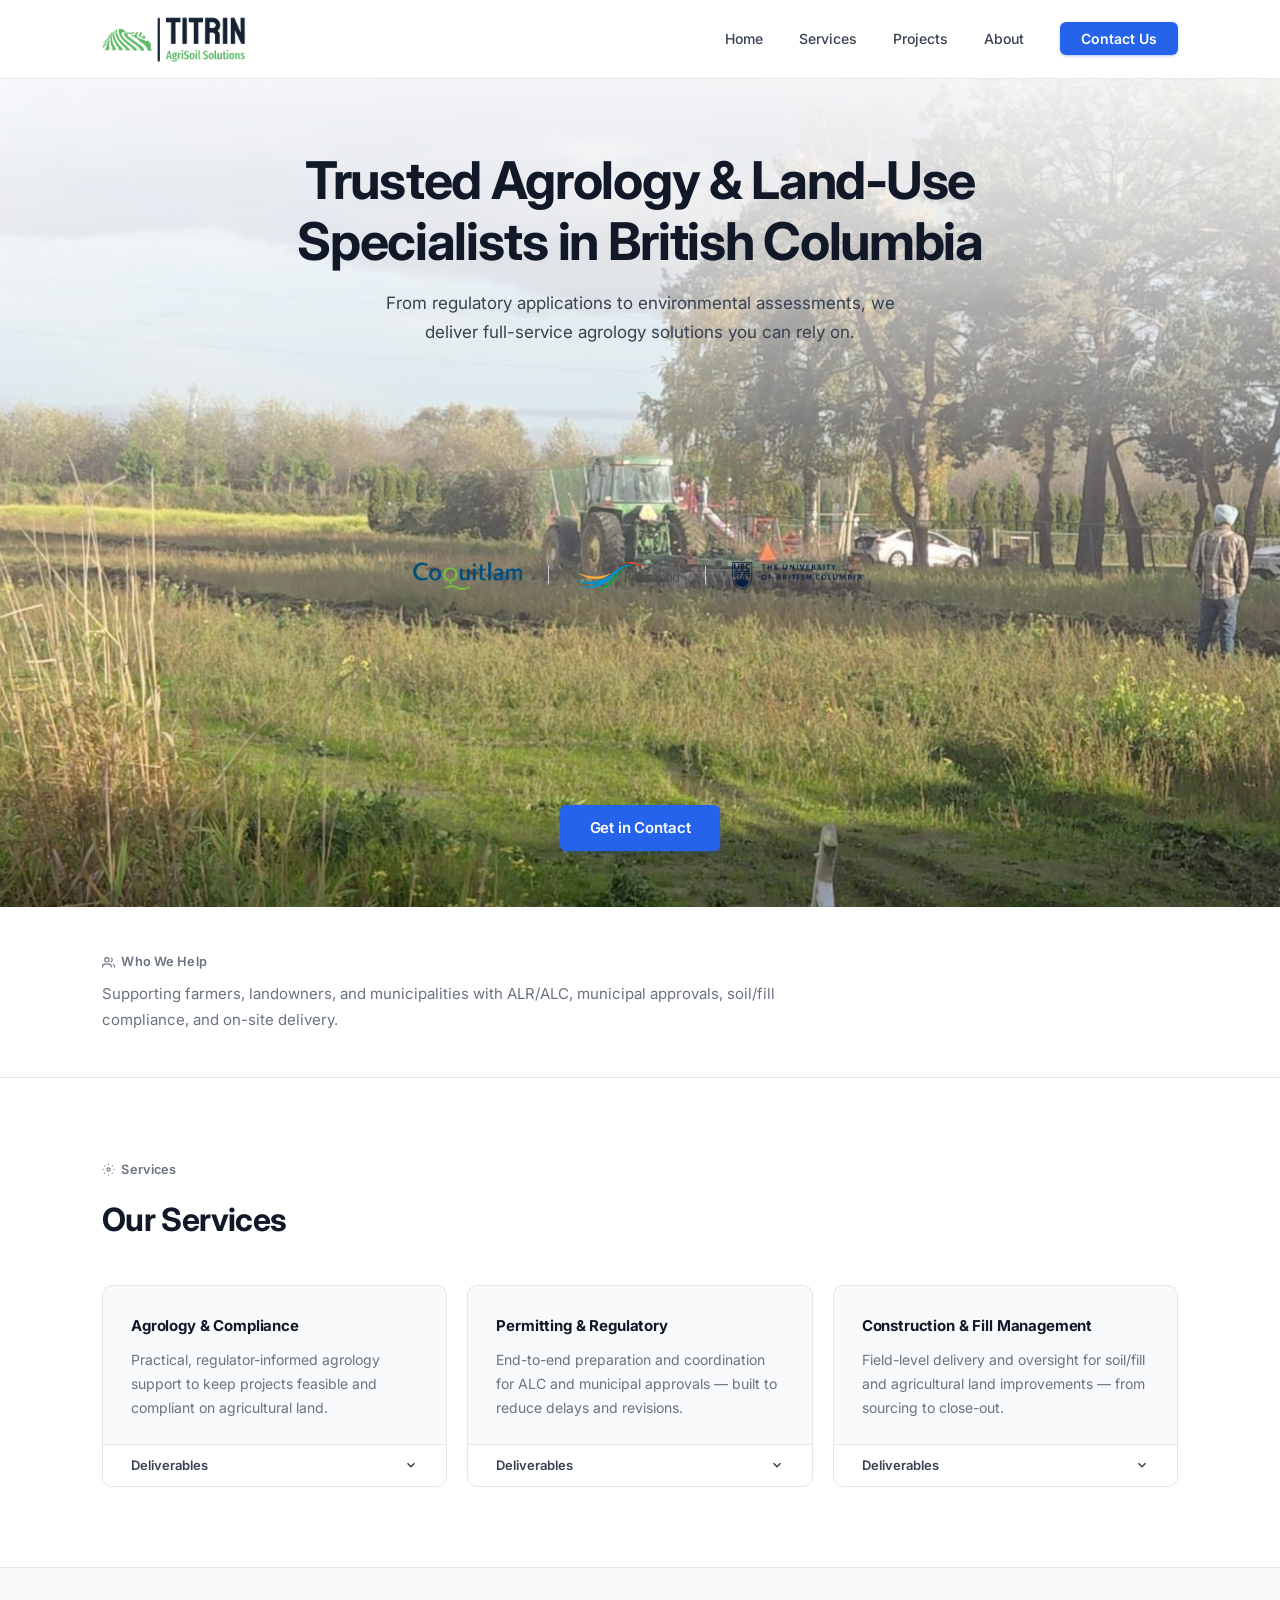
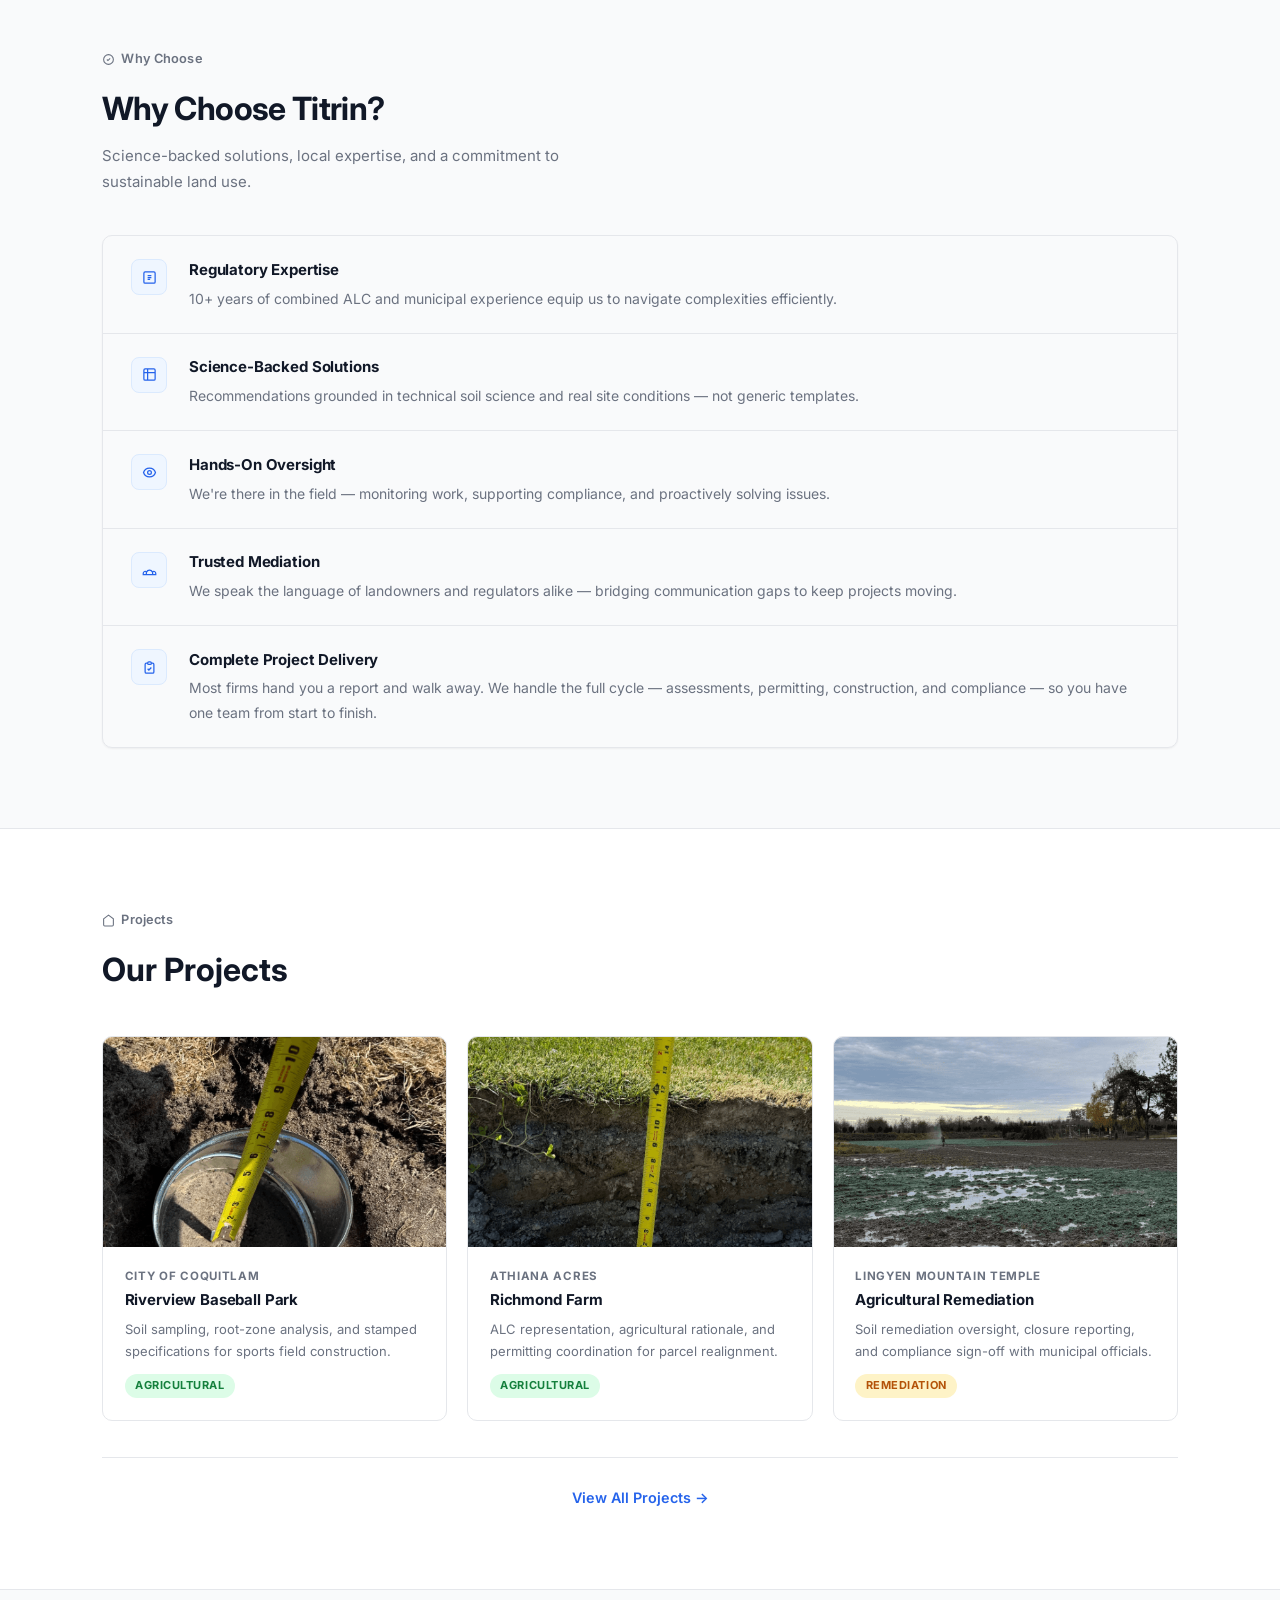
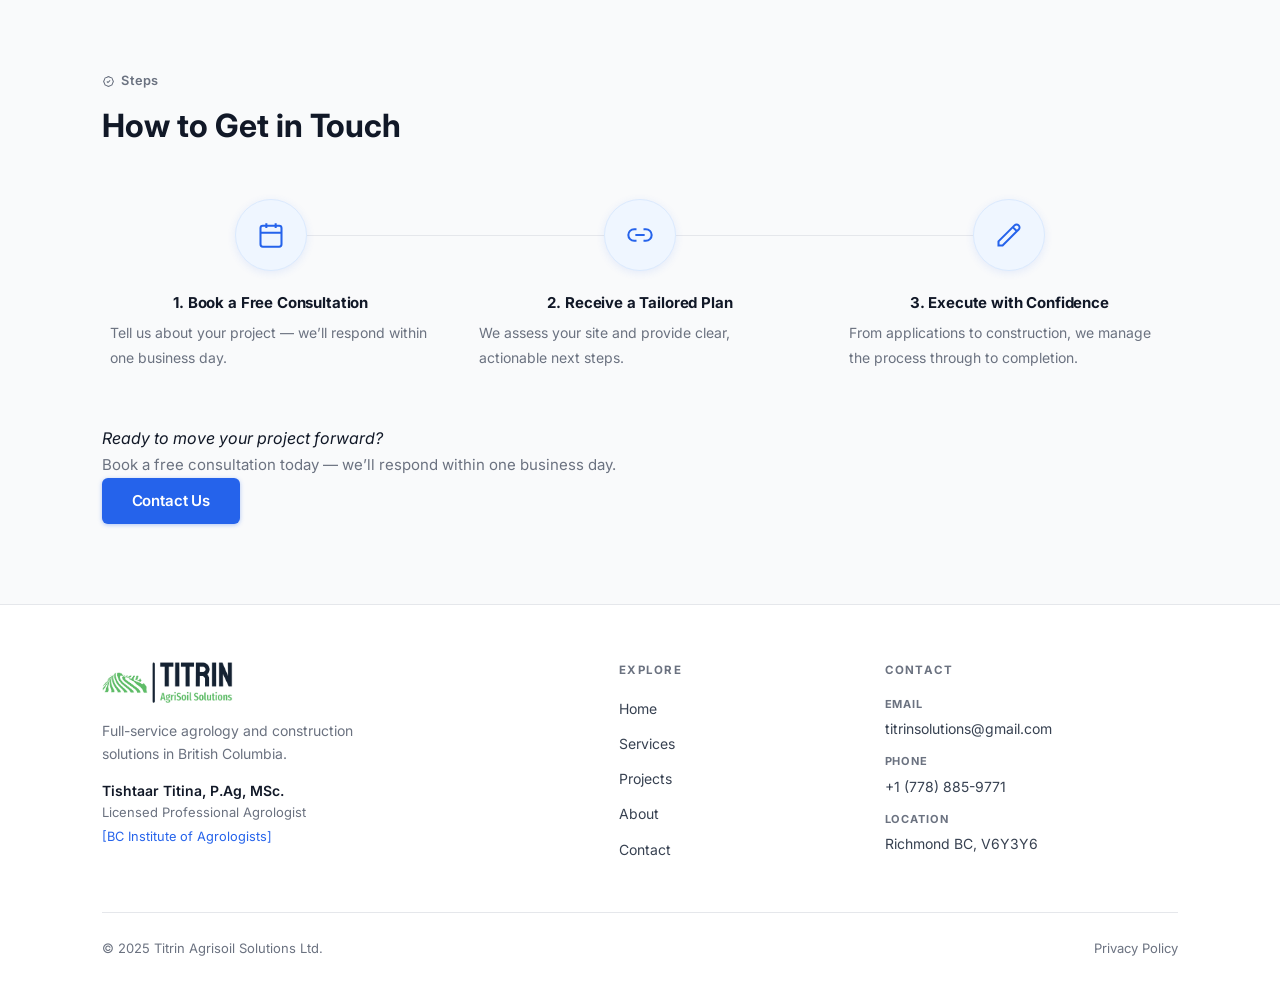
==== commit 448a68ee: "Polish: smooth Deliverables accordion, tighter typography, refined hover states, responsive fixes" ====
--- a/index.html
+++ b/index.html
@@ -70,7 +70,7 @@
           <h3>Agrology &amp; Compliance</h3>
           <p>Practical, regulator-informed agrology support to keep projects feasible and compliant on agricultural land.</p>
         </div>
-        <button class="svc-del-btn" onclick="toggleDel(this)">Deliverables<svg width="14" height="14" viewBox="0 0 24 24" fill="none" stroke="currentColor" stroke-width="2.5"><path d="M6 9l6 6 6-6"/></svg></button>
+        <button class="svc-del-btn" onclick="toggleDel(this)">Deliverables <svg class="arrow-icon" width="14" height="14" viewBox="0 0 24 24" fill="none" stroke="currentColor" stroke-width="2.5"><path d="M6 9l6 6 6-6"/></svg></button>
         <div class="svc-del-content"><ul>
           <li>Farm Plan (BC Ministry &amp; ALC-compliant)</li>
           <li>Land Capability Assessment (LCA)</li>
@@ -85,7 +85,7 @@
           <h3>Permitting &amp; Regulatory</h3>
           <p>End-to-end preparation and coordination for ALC and municipal approvals — built to reduce delays and revisions.</p>
         </div>
-        <button class="svc-del-btn" onclick="toggleDel(this)">Deliverables<svg width="14" height="14" viewBox="0 0 24 24" fill="none" stroke="currentColor" stroke-width="2.5"><path d="M6 9l6 6 6-6"/></svg></button>
+        <button class="svc-del-btn" onclick="toggleDel(this)">Deliverables <svg class="arrow-icon" width="14" height="14" viewBox="0 0 24 24" fill="none" stroke="currentColor" stroke-width="2.5"><path d="M6 9l6 6 6-6"/></svg></button>
         <div class="svc-del-content"><ul>
           <li>ALC non-farm use application</li>
           <li>ALC soil/fill application narrative</li>
@@ -100,7 +100,7 @@
           <h3>Construction &amp; Fill Management</h3>
           <p>Field-level delivery and oversight for soil/fill and agricultural land improvements — from sourcing to close-out.</p>
         </div>
-        <button class="svc-del-btn" onclick="toggleDel(this)">Deliverables<svg width="14" height="14" viewBox="0 0 24 24" fill="none" stroke="currentColor" stroke-width="2.5"><path d="M6 9l6 6 6-6"/></svg></button>
+        <button class="svc-del-btn" onclick="toggleDel(this)">Deliverables <svg class="arrow-icon" width="14" height="14" viewBox="0 0 24 24" fill="none" stroke="currentColor" stroke-width="2.5"><path d="M6 9l6 6 6-6"/></svg></button>
         <div class="svc-del-content"><ul>
           <li>Fill quality assessment &amp; soil sourcing</li>
           <li>Field inspection &amp; oversight reports</li>
@@ -175,9 +175,21 @@
 
 <script>
 function toggleNav(){document.getElementById('mobileNav').classList.toggle('open');}
-function toggleDel(btn){btn.classList.toggle('open');btn.nextElementSibling.classList.toggle('open');}
-const obs=new IntersectionObserver(e=>{e.forEach(el=>{if(el.isIntersecting){el.target.classList.add('in');obs.unobserve(el.target);}});},{threshold:0.08});
-document.querySelectorAll('.fade-up').forEach(el=>obs.observe(el));
+function toggleDel(btn){
+  var content=btn.nextElementSibling;
+  var isOpen=btn.classList.contains('open');
+  // Close all others first
+  document.querySelectorAll('.svc-del-btn.open').forEach(function(b){
+    b.classList.remove('open');
+    b.nextElementSibling.classList.remove('open');
+  });
+  // Toggle clicked one
+  if(!isOpen){btn.classList.add('open');content.classList.add('open');}
+}
+const obs=new IntersectionObserver(function(entries){
+  entries.forEach(function(e){if(e.isIntersecting){e.target.classList.add('in');obs.unobserve(e.target);}});
+},{threshold:0.08});
+document.querySelectorAll('.fade-up').forEach(function(el){obs.observe(el);});
 </script>
 </body>
 </html>
--- a/styles/main.css
+++ b/styles/main.css
@@ -1,323 +1,263 @@
-@import url('https://fonts.googleapis.com/css2?family=Inter:wght@300;400;500;600;700&family=Playfair+Display:wght@600;700&display=swap');
-
-*, *::before, *::after { box-sizing: border-box; margin: 0; padding: 0; }
-
-:root {
-  --blue:      #2563EB;
-  --blue-l:    #EFF6FF;
-  --blue-m:    #DBEAFE;
-  --blue-dk:   #1D4ED8;
-  --bg:        #FFFFFF;
-  --bg2:       #F9FAFB;
-  --bg3:       #F3F4F6;
-  --border:    #E5E7EB;
-  --border2:   #D1D5DB;
-  --text:      #111827;
-  --text2:     #374151;
-  --muted:     #6B7280;
-  --muted2:    #9CA3AF;
-  --green:     #16A34A;
-  --amber:     #B45309;
-  --purple:    #6D28D9;
-  --shadow-sm: 0 1px 2px rgba(0,0,0,0.06);
-  --shadow:    0 1px 3px rgba(0,0,0,0.1), 0 1px 2px rgba(0,0,0,0.06);
-  --shadow-md: 0 4px 6px rgba(0,0,0,0.07), 0 2px 4px rgba(0,0,0,0.05);
-  --shadow-lg: 0 10px 15px rgba(0,0,0,0.08), 0 4px 6px rgba(0,0,0,0.04);
-  --r:         10px;
-  --r-sm:      6px;
-  --max:       1140px;
-  --fn:        'Inter', -apple-system, sans-serif;
-  --fs:        'Playfair Display', Georgia, serif;
+@import url('https://fonts.googleapis.com/css2?family=Inter:wght@300;400;500;600;700&family=Playfair+Display:ital,wght@0,600;0,700;1,500&display=swap');
+
+*,*::before,*::after{box-sizing:border-box;margin:0;padding:0}
+
+:root{
+  --blue:#2563EB;--blue-dk:#1D4ED8;--blue-l:#EFF6FF;--blue-m:#DBEAFE;
+  --bg:#FFFFFF;--bg2:#F9FAFB;--bg3:#F3F4F6;
+  --border:#E5E7EB;--border2:#D1D5DB;
+  --text:#111827;--text2:#374151;--muted:#6B7280;--muted2:#9CA3AF;
+  --shadow-sm:0 1px 2px rgba(0,0,0,0.05);
+  --shadow:0 1px 3px rgba(0,0,0,0.08),0 1px 2px rgba(0,0,0,0.04);
+  --shadow-md:0 4px 12px rgba(0,0,0,0.07),0 2px 4px rgba(0,0,0,0.04);
+  --shadow-lg:0 10px 25px rgba(0,0,0,0.09),0 4px 8px rgba(0,0,0,0.04);
+  --r:10px;--r-sm:6px;--max:1140px;
+  --fn:'Inter',-apple-system,BlinkMacSystemFont,sans-serif;
+  --fs:'Playfair Display',Georgia,serif;
 }
 
-html { scroll-behavior: smooth; font-size: 16px; }
-body { background: var(--bg); color: var(--text); font-family: var(--fn); font-weight: 400; line-height: 1.6; -webkit-font-smoothing: antialiased; overflow-x: hidden; }
-a { color: inherit; text-decoration: none; }
-img { max-width: 100%; display: block; }
-ul { list-style: none; }
-p { color: var(--muted); font-size: 0.9375rem; line-height: 1.75; }
-
-.container { max-width: var(--max); margin: 0 auto; padding: 0 2rem; }
-.sec { padding: 5rem 0; }
-
-/* ── NAV ─────────────────────────────────────────────── */
-.nav-wrap {
-  position: sticky; top: 0; z-index: 200;
-  background: rgba(255,255,255,0.96);
-  backdrop-filter: blur(12px);
-  -webkit-backdrop-filter: blur(12px);
-  border-bottom: 1px solid var(--border);
-  padding: 0.875rem 0;
+html{scroll-behavior:smooth}
+body{background:var(--bg);color:var(--text);font-family:var(--fn);font-weight:400;line-height:1.6;-webkit-font-smoothing:antialiased;overflow-x:hidden}
+a{color:inherit;text-decoration:none}
+img{max-width:100%;display:block}
+ul{list-style:none}
+p{color:var(--muted);font-size:0.9375rem;line-height:1.75}
+.container{max-width:var(--max);margin:0 auto;padding:0 2rem}
+.sec{padding:5rem 0}
+
+/* NAV */
+.nav-wrap{position:sticky;top:0;z-index:200;background:rgba(255,255,255,0.97);backdrop-filter:blur(16px);-webkit-backdrop-filter:blur(16px);border-bottom:1px solid var(--border);padding:1rem 0}
+.nav-inner{max-width:var(--max);margin:0 auto;padding:0 2rem;display:flex;align-items:center;justify-content:space-between}
+.nav-logo img{height:46px;width:auto}
+.nav-links{display:flex;align-items:center;gap:2.25rem}
+.nav-links a{font-size:0.875rem;font-weight:500;color:var(--text2);transition:color .15s}
+.nav-links a:hover{color:var(--blue)}
+.btn-nav{background:var(--blue)!important;color:#fff!important;padding:0.5rem 1.3rem!important;border-radius:var(--r-sm)!important;font-weight:600!important;font-size:0.875rem!important;box-shadow:0 1px 3px rgba(37,99,235,0.35)!important;transition:all .15s!important}
+.btn-nav:hover{background:var(--blue-dk)!important;box-shadow:0 3px 10px rgba(37,99,235,0.42)!important;transform:translateY(-1px)!important}
+.hamburger{display:none;flex-direction:column;gap:5px;cursor:pointer;padding:4px}
+.hamburger span{display:block;width:20px;height:2px;background:var(--text);border-radius:2px}
+.mobile-nav{display:none;position:fixed;inset:0;z-index:300;background:#fff;padding:5rem 2rem 2rem;flex-direction:column;gap:1.75rem}
+.mobile-nav.open{display:flex}
+.mobile-nav a{font-size:1.25rem;font-weight:500;color:var(--text);padding-bottom:1rem;border-bottom:1px solid var(--border)}
+.mobile-close{position:absolute;top:1.1rem;right:1.5rem;font-size:1.5rem;cursor:pointer;background:none;border:none;color:var(--text);font-weight:300;line-height:1}
+
+/* HERO */
+.hero{position:relative;min-height:min(92vh,860px);display:flex;flex-direction:column;align-items:center;justify-content:space-between;overflow:hidden;text-align:center}
+.hero-img{position:absolute;inset:0;width:100%;height:100%;object-fit:cover;object-position:center 38%;z-index:0}
+.hero-ov{position:absolute;inset:0;z-index:1;background:linear-gradient(180deg,rgba(255,255,255,0.92) 0%,rgba(255,255,255,0.78) 18%,rgba(255,255,255,0.28) 52%,rgba(0,0,0,0.08) 100%)}
+.hero-top{position:relative;z-index:2;padding:4.5rem 2rem 0;max-width:760px;width:100%}
+.hero-top h1{font-size:clamp(1.95rem,4.2vw,3.25rem);font-weight:700;color:var(--text);line-height:1.17;margin-bottom:1rem;letter-spacing:-0.025em}
+.hero-top p{font-size:1.0625rem;color:var(--text2);max-width:540px;margin:0 auto;line-height:1.7}
+.hero-logos{position:relative;z-index:2;display:flex;align-items:center;justify-content:center;gap:1.5rem;padding:0 1.5rem;flex-wrap:wrap}
+.hero-logos img{height:28px;width:auto;object-fit:contain}
+.hero-logos .sep{color:#D1D5DB;font-size:1rem;font-weight:300}
+.hero-bottom{position:relative;z-index:2;padding-bottom:3.5rem}
+
+/* BUTTONS */
+.btn{display:inline-flex;align-items:center;gap:0.4rem;padding:0.7rem 1.85rem;border-radius:var(--r-sm);font-family:var(--fn);font-size:0.9375rem;font-weight:600;cursor:pointer;border:none;transition:all .15s;text-decoration:none;letter-spacing:-0.01em}
+.btn-primary{background:var(--blue);color:#fff;box-shadow:0 1px 4px rgba(37,99,235,0.35)}
+.btn-primary:hover{background:var(--blue-dk);box-shadow:0 4px 12px rgba(37,99,235,0.42);transform:translateY(-1px)}
+.btn-outline{background:#fff;color:var(--text2);border:1.5px solid var(--border2);box-shadow:var(--shadow-sm)}
+.btn-outline:hover{border-color:var(--blue);color:var(--blue)}
+
+/* LABELS + HEADINGS */
+.slabel{display:inline-flex;align-items:center;gap:0.4rem;font-size:0.8rem;font-weight:600;color:var(--muted);letter-spacing:0.01em;margin-bottom:0.5rem}
+.slabel svg{width:13px;height:13px;flex-shrink:0}
+.sec-head{margin-bottom:2.5rem}
+.sec-head h2{font-size:clamp(1.5rem,2.5vw,2rem);font-weight:700;color:var(--text);margin-top:0.35rem;letter-spacing:-0.02em}
+.sec-head p{margin-top:0.5rem;max-width:520px}
+.sec-head-row{display:flex;justify-content:space-between;align-items:flex-end;margin-bottom:2.5rem}
+
+/* WHO WE HELP */
+.who-sec{padding:2.75rem 0;border-bottom:1px solid var(--border)}
+
+/* SERVICES */
+.svc-grid{display:grid;grid-template-columns:repeat(3,1fr);gap:1.25rem}
+.svc-card{background:var(--bg2);border:1px solid var(--border);border-radius:var(--r);overflow:hidden;transition:box-shadow .22s,transform .22s,border-color .22s;display:flex;flex-direction:column}
+.svc-card:hover{box-shadow:var(--shadow-lg);transform:translateY(-3px);border-color:var(--border2)}
+.svc-card-body{padding:1.75rem 1.75rem 1.5rem;flex:1}
+.svc-card h3{font-size:0.9375rem;font-weight:700;color:var(--text);margin-bottom:0.65rem;letter-spacing:-0.01em}
+.svc-card p{font-size:0.875rem;line-height:1.7}
+
+/* Deliverables accordion - smooth max-height animation */
+.svc-del-btn{width:100%;display:flex;align-items:center;justify-content:space-between;background:#fff;border:none;border-top:1px solid var(--border);padding:0.8rem 1.75rem;cursor:pointer;font-family:var(--fn);font-size:0.8125rem;font-weight:600;color:var(--text2);transition:background .15s,color .15s;flex-shrink:0}
+.svc-del-btn:hover{background:var(--blue-l);color:var(--blue)}
+.svc-del-btn .arrow-icon{transition:transform .28s cubic-bezier(0.4,0,0.2,1);flex-shrink:0;stroke:currentColor}
+.svc-del-btn.open{background:var(--blue-l);color:var(--blue)}
+.svc-del-btn.open .arrow-icon{transform:rotate(180deg)}
+.svc-del-content{max-height:0;overflow:hidden;transition:max-height .35s cubic-bezier(0.4,0,0.2,1);background:#fff}
+.svc-del-content.open{max-height:400px;border-top:1px solid var(--border)}
+.svc-del-content ul{padding:0.75rem 1.75rem 1.25rem}
+.svc-del-content li{font-size:0.8125rem;color:var(--muted);padding:0.45rem 0 0.45rem 1.1rem;border-bottom:1px solid var(--border);position:relative;line-height:1.55}
+.svc-del-content li:last-child{border-bottom:none}
+.svc-del-content li::before{content:'—';position:absolute;left:0;color:var(--blue);font-size:0.7rem;top:0.52rem}
+
+/* WHY CHOOSE */
+.why-list{border:1px solid var(--border);border-radius:var(--r);overflow:hidden;margin-top:2.25rem;box-shadow:var(--shadow-sm)}
+.why-row{display:grid;grid-template-columns:42px 1fr;gap:1rem;align-items:start;padding:1.35rem 1.75rem;border-bottom:1px solid var(--border);transition:background .15s}
+.why-row:last-child{border-bottom:none}
+.why-row:hover{background:var(--bg2)}
+.wi{width:36px;height:36px;border-radius:8px;background:var(--blue-l);border:1px solid var(--blue-m);display:flex;align-items:center;justify-content:center;flex-shrink:0;margin-top:0.1rem}
+.wi svg{width:15px;height:15px;stroke:var(--blue)}
+.why-row h3{font-size:0.9375rem;font-weight:700;color:var(--text);margin-bottom:0.3rem;letter-spacing:-0.01em}
+.why-row p{font-size:0.875rem}
+
+/* PROJECTS */
+.proj-grid{display:grid;grid-template-columns:repeat(3,1fr);gap:1.25rem}
+.proj-card{background:var(--bg);border:1px solid var(--border);border-radius:var(--r);overflow:hidden;transition:box-shadow .22s,transform .22s,border-color .22s;display:block}
+.proj-card:hover{box-shadow:var(--shadow-lg);transform:translateY(-3px);border-color:var(--border2)}
+.proj-img-wrap{height:210px;overflow:hidden}
+.proj-img{width:100%;height:100%;object-fit:cover;transition:transform .45s ease}
+.proj-card:hover .proj-img{transform:scale(1.05)}
+.proj-body{padding:1.25rem 1.35rem 1.35rem}
+.proj-client{font-size:0.72rem;font-weight:700;color:var(--muted);text-transform:uppercase;letter-spacing:0.06em;margin-bottom:0.2rem}
+.proj-body h3{font-size:0.9375rem;font-weight:700;color:var(--text);margin-bottom:0.45rem;letter-spacing:-0.01em}
+.proj-body p{font-size:0.8125rem;line-height:1.65}
+.ptag{display:inline-block;font-size:0.6875rem;font-weight:700;letter-spacing:0.05em;text-transform:uppercase;padding:0.2rem 0.65rem;border-radius:100px;margin-top:0.75rem}
+.t-ag{background:#DCFCE7;color:#15803D}
+.t-dev{background:#DBEAFE;color:#1D4ED8}
+.t-rem{background:#FEF3C7;color:#B45309}
+.t-mun{background:#EDE9FE;color:#6D28D9}
+.view-all-link{display:flex;align-items:center;justify-content:center;gap:0.35rem;margin-top:2.25rem;padding-top:1.75rem;border-top:1px solid var(--border);font-size:0.9rem;font-weight:600;color:var(--blue);transition:gap .15s}
+.view-all-link:hover{gap:0.6rem}
+
+/* STEPS */
+.steps-section{text-align:center}
+.steps-section h2{font-family:var(--fs);font-size:clamp(1.5rem,2.5vw,2rem);font-weight:700;letter-spacing:-0.02em;margin-top:0.4rem}
+.steps-grid{display:grid;grid-template-columns:repeat(3,1fr);gap:2rem;margin:3rem 0 3.5rem;position:relative}
+.steps-grid::before{content:'';position:absolute;top:36px;left:calc(16.66% + 20px);right:calc(16.66% + 20px);height:1px;background:var(--border);z-index:0}
+.step{display:flex;flex-direction:column;align-items:center;position:relative;z-index:1;padding:0 0.5rem}
+.step-icon{width:72px;height:72px;border-radius:50%;background:var(--blue-l);border:1.5px solid var(--blue-m);display:flex;align-items:center;justify-content:center;margin-bottom:1.25rem;flex-shrink:0;box-shadow:0 2px 8px rgba(37,99,235,0.1)}
+.step-icon svg{width:28px;height:28px;stroke:var(--blue)}
+.step h3{font-size:0.9375rem;font-weight:700;color:var(--text);margin-bottom:0.4rem;letter-spacing:-0.01em}
+.step p{font-size:0.875rem}
+.cta-row .italic-note{font-style:italic;font-size:0.9375rem;color:var(--muted);margin-bottom:0.35rem}
+.cta-row .cta-sub{font-size:0.9rem;color:var(--muted);margin-bottom:1.75rem}
+
+/* PAGE HERO */
+.page-hero{position:relative;height:300px;display:flex;align-items:center;justify-content:center;overflow:hidden;text-align:center}
+.page-hero img{position:absolute;inset:0;width:100%;height:100%;object-fit:cover;object-position:center 42%}
+.page-hero-ov{position:absolute;inset:0;background:rgba(0,0,0,0.50)}
+.page-hero-txt{position:relative;z-index:2;padding:0 1.5rem}
+.page-hero-txt h1{font-size:clamp(1.75rem,3.5vw,2.6rem);font-weight:700;color:#fff;margin-bottom:0.6rem;letter-spacing:-0.025em}
+.page-hero-txt p{color:rgba(255,255,255,0.78);max-width:580px;margin:0 auto;font-size:1rem}
+
+/* PROJECTS FULL */
+.proj-full{display:grid;grid-template-columns:400px 1fr;gap:3rem;align-items:start;padding:3rem 0;border-bottom:1px solid var(--border)}
+.proj-full:first-child{padding-top:0}
+.proj-full:last-child{border-bottom:none}
+.proj-full-img{border-radius:var(--r);overflow:hidden;box-shadow:var(--shadow-md)}
+.proj-full-img img{width:100%;height:280px;object-fit:cover;display:block}
+.pfl-tag{display:inline-block;font-size:0.6875rem;font-weight:700;letter-spacing:0.05em;text-transform:uppercase;padding:0.2rem 0.65rem;border-radius:100px;margin-bottom:0.8rem}
+.pfl-body h2{font-size:1.375rem;font-weight:700;color:var(--text);margin-bottom:0.7rem;letter-spacing:-0.02em}
+.pfl-body>p{font-size:0.9rem;margin-bottom:1.2rem}
+.role-lbl{font-size:0.7rem;font-weight:700;text-transform:uppercase;letter-spacing:0.1em;color:var(--muted);display:block;margin-top:1.1rem;margin-bottom:0.4rem}
+.role-p{font-size:0.875rem;color:var(--muted);line-height:1.7}
+.del-lbl{font-size:0.7rem;font-weight:700;text-transform:uppercase;letter-spacing:0.1em;color:var(--muted);display:block;margin:1.1rem 0 0.5rem}
+.del-li{font-size:0.8125rem;color:var(--muted);padding:0.38rem 0 0.38rem 1.1rem;border-bottom:1px solid var(--border);position:relative;line-height:1.55}
+.del-li:last-child{border-bottom:none}
+.del-li::before{content:'—';position:absolute;left:0;color:var(--blue);font-size:0.7rem;top:0.46rem}
+
+/* ABOUT */
+.about-hero{padding:5.5rem 0 4.5rem}
+.about-intro{margin-bottom:3.5rem}
+.about-intro h1{font-size:clamp(1.75rem,3.5vw,2.5rem);font-weight:700;margin-bottom:0.6rem;letter-spacing:-0.025em}
+.about-grid{display:grid;grid-template-columns:1fr 1fr;gap:5rem;align-items:start}
+.a-photos{display:grid;grid-template-columns:1fr 1fr;gap:0.75rem}
+.a-main{grid-column:span 2;border-radius:var(--r);overflow:hidden;box-shadow:var(--shadow-md)}
+.a-main img{width:100%;height:310px;object-fit:cover}
+.a-sub{border-radius:var(--r);overflow:hidden;box-shadow:var(--shadow-sm)}
+.a-sub img{width:100%;height:178px;object-fit:cover}
+.a-txt h1{font-size:clamp(1.7rem,3vw,2.3rem);font-weight:700;color:var(--text);margin-bottom:1rem;line-height:1.22;letter-spacing:-0.025em}
+.a-txt p{font-size:0.9rem;margin-bottom:0.9rem}
+.cred-block{margin-top:2.25rem}
+.cred-block h3{font-size:1rem;font-weight:700;color:var(--text);margin-bottom:1.1rem;letter-spacing:-0.01em}
+.cred-item{display:flex;gap:0.75rem;align-items:flex-start;padding:0.875rem 0;border-bottom:1px solid var(--border)}
+.cred-item:last-child{border-bottom:none}
+.cdot{width:7px;height:7px;border-radius:50%;background:var(--blue);margin-top:0.45rem;flex-shrink:0}
+.cred-item p{font-size:0.875rem;color:var(--text);margin:0}
+.cred-item a{color:var(--blue);font-size:0.8rem;display:block;margin-top:0.2rem}
+
+/* CONTACT */
+.contact-pg{padding:5.5rem 0 4.5rem}
+.con-hero-row{display:grid;grid-template-columns:1fr 1fr;gap:4rem;align-items:center;margin-bottom:4rem}
+.con-hero-txt h1{font-size:clamp(1.7rem,3vw,2.4rem);font-weight:700;margin-bottom:0.75rem;letter-spacing:-0.025em}
+.con-hero-img{border-radius:var(--r);overflow:hidden;box-shadow:var(--shadow-md)}
+.con-hero-img img{width:100%;height:270px;object-fit:cover}
+.con-row{display:grid;grid-template-columns:1.2fr 1fr;gap:4.5rem;align-items:start}
+.con-form-hd{font-size:1.1rem;font-weight:700;color:var(--text);margin-bottom:0.35rem;letter-spacing:-0.01em}
+.con-form-sub{font-size:0.875rem;color:var(--muted);margin-bottom:1.75rem}
+.fg{margin-bottom:0.875rem}
+.fg input,.fg textarea,.fg select{width:100%;padding:0.72rem 1rem;background:var(--bg2);border:1px solid var(--border);border-radius:var(--r-sm);color:var(--text);font-family:var(--fn);font-size:0.875rem;transition:border-color .15s,background .15s,box-shadow .15s;appearance:none;-webkit-appearance:none}
+.fg input:focus,.fg textarea:focus,.fg select:focus{outline:none;border-color:var(--blue);background:#fff;box-shadow:0 0 0 3px rgba(37,99,235,0.1)}
+.fg textarea{height:110px;resize:vertical}
+.fg input::placeholder,.fg textarea::placeholder{color:var(--muted2)}
+.fg select option{background:#fff;color:var(--text)}
+.con-info-hd{font-size:1.1rem;font-weight:700;color:var(--text);margin-bottom:0.5rem;letter-spacing:-0.01em}
+.con-info-sub{font-size:0.875rem;color:var(--muted);margin-bottom:1.5rem}
+.cmeth{display:flex;align-items:center;gap:1rem;padding:1rem 1.1rem;border:1px solid var(--border);border-radius:var(--r);margin-bottom:0.75rem;transition:border-color .15s,box-shadow .15s}
+.cmeth:hover{border-color:var(--blue);box-shadow:0 0 0 3px rgba(37,99,235,0.07)}
+.cmi{width:38px;height:38px;border-radius:8px;background:var(--blue-l);border:1px solid var(--blue-m);display:flex;align-items:center;justify-content:center;flex-shrink:0}
+.cmi svg{width:16px;height:16px;stroke:var(--blue)}
+.cmi-info small{font-size:0.69rem;text-transform:uppercase;letter-spacing:0.08em;color:var(--muted);font-weight:700;display:block}
+.cmi-info p{font-size:0.9rem;color:var(--text);margin:0.1rem 0 0.25rem}
+.cmi-info a{font-size:0.8rem;color:var(--blue)}
+
+/* FOOTER */
+.footer{background:var(--bg);border-top:1px solid var(--border);padding:3.5rem 0 1.75rem}
+.foot-grid{display:grid;grid-template-columns:2.2fr 1fr 1.4fr;gap:3.5rem;margin-bottom:2.5rem}
+.foot-logo{height:42px;margin-bottom:1rem}
+.foot-brand p{font-size:0.875rem;color:var(--muted);max-width:260px;margin-bottom:0.9rem;line-height:1.65}
+.foot-name{font-size:0.875rem;font-weight:600;color:var(--text)}
+.foot-cred{font-size:0.8125rem;color:var(--muted)}
+.foot-bcia{font-size:0.8rem;color:var(--blue);display:inline-block;margin-top:0.25rem}
+.foot-col h4{font-size:0.72rem;font-weight:700;text-transform:uppercase;letter-spacing:0.11em;color:var(--muted);margin-bottom:1rem}
+.foot-col li{margin-bottom:0.6rem}
+.foot-col li a{font-size:0.875rem;color:var(--text2);transition:color .15s}
+.foot-col li a:hover{color:var(--blue)}
+.fci{margin-bottom:0.75rem}
+.fci small{font-size:0.69rem;text-transform:uppercase;letter-spacing:0.08em;color:var(--muted);font-weight:700;display:block;margin-bottom:0.15rem}
+.fci a,.fci span{font-size:0.875rem;color:var(--text2)}
+.fci a:hover{color:var(--blue)}
+.foot-bot{padding-top:1.5rem;border-top:1px solid var(--border);display:flex;justify-content:space-between;align-items:center}
+.foot-bot p,.foot-bot a{font-size:0.8125rem;color:var(--muted)}
+.foot-bot a:hover{color:var(--blue)}
+
+/* CTA */
+.cta-section{text-align:center;padding:4.5rem 0}
+.cta-section h3{font-size:1.25rem;font-weight:700;color:var(--text);margin-bottom:0.5rem;letter-spacing:-0.01em}
+.cta-section p{margin-bottom:1.75rem;font-size:0.9375rem}
+
+/* ANIMATIONS */
+.fade-up{opacity:0;transform:translateY(20px);transition:opacity .6s ease,transform .6s ease}
+.fade-up.in{opacity:1;transform:none}
+
+/* UTILITY */
+.border-t{border-top:1px solid var(--border)}
+.bg-gray{background:var(--bg2)}
+
+/* RESPONSIVE */
+@media(max-width:1024px){
+  .svc-grid{grid-template-columns:1fr 1fr}
+  .proj-grid{grid-template-columns:1fr 1fr}
+  .proj-full{grid-template-columns:1fr}
+  .proj-full-img img{height:240px}
+  .about-grid{grid-template-columns:1fr;gap:3rem}
+  .con-hero-row{grid-template-columns:1fr;gap:2rem}
+  .con-row{grid-template-columns:1fr;gap:2.5rem}
+  .foot-grid{grid-template-columns:1fr 1fr;gap:2.5rem}
 }
-.nav-inner { max-width: var(--max); margin: 0 auto; padding: 0 2rem; display: flex; align-items: center; justify-content: space-between; }
-.nav-logo img { height: 44px; width: auto; }
-.nav-links { display: flex; align-items: center; gap: 2.25rem; }
-.nav-links a { font-size: 0.875rem; font-weight: 500; color: var(--text2); transition: color .15s; }
-.nav-links a:hover { color: var(--blue); }
-.btn-nav { background: var(--blue) !important; color: #fff !important; padding: 0.5rem 1.25rem !important; border-radius: var(--r-sm) !important; font-weight: 500 !important; transition: background .15s, box-shadow .15s !important; box-shadow: 0 1px 3px rgba(37,99,235,0.3) !important; }
-.btn-nav:hover { background: var(--blue-dk) !important; box-shadow: 0 3px 8px rgba(37,99,235,0.35) !important; }
-.hamburger { display: none; flex-direction: column; gap: 5px; cursor: pointer; padding: 4px; }
-.hamburger span { display: block; width: 20px; height: 2px; background: var(--text); border-radius: 2px; transition: all .2s; }
-.mobile-nav { display: none; position: fixed; inset: 0; z-index: 300; background: #fff; padding: 5rem 2rem 2rem; flex-direction: column; gap: 1.75rem; border-top: 1px solid var(--border); }
-.mobile-nav.open { display: flex; }
-.mobile-nav a { font-size: 1.25rem; font-weight: 500; color: var(--text); padding-bottom: 1rem; border-bottom: 1px solid var(--border); }
-.mobile-close { position: absolute; top: 1rem; right: 1.5rem; font-size: 1.5rem; cursor: pointer; background: none; border: none; color: var(--text); font-weight: 300; }
-
-/* ── HERO ────────────────────────────────────────────── */
-.hero {
-  position: relative;
-  height: calc(100vh - 68px);
-  min-height: 580px;
-  max-height: 900px;
-  display: flex;
-  flex-direction: column;
-  align-items: center;
-  justify-content: space-between;
-  overflow: hidden;
-  text-align: center;
+@media(max-width:768px){
+  .nav-links{display:none}
+  .hamburger{display:flex}
+  .svc-grid,.proj-grid{grid-template-columns:1fr}
+  .steps-grid{grid-template-columns:1fr;gap:1.5rem}
+  .steps-grid::before{display:none}
+  .foot-grid{grid-template-columns:1fr;gap:2rem}
+  .foot-bot{flex-direction:column;gap:0.5rem;text-align:center}
+  .sec-head-row{flex-direction:column;align-items:flex-start;gap:1rem}
+  .hero{min-height:calc(100svh - 74px)}
+  .hero-top{padding-top:3rem}
+  .page-hero{height:240px}
+  .about-intro h1{font-size:1.75rem}
 }
-.hero-img { position: absolute; inset: 0; width: 100%; height: 100%; object-fit: cover; object-position: center 35%; z-index: 0; }
-.hero-ov {
-  position: absolute; inset: 0; z-index: 1;
-  background: linear-gradient(
-    180deg,
-    rgba(255,255,255,0.90) 0%,
-    rgba(255,255,255,0.75) 22%,
-    rgba(255,255,255,0.25) 55%,
-    rgba(0,0,0,0.10) 100%
-  );
-}
-.hero-top { position: relative; z-index: 2; padding: 3.5rem 1.5rem 0; max-width: 740px; width: 100%; }
-.hero-top h1 { font-size: clamp(1.9rem, 4vw, 3.1rem); font-weight: 700; color: var(--text); line-height: 1.18; margin-bottom: 1rem; letter-spacing: -0.025em; }
-.hero-top p { font-size: 1.0625rem; color: var(--text2); max-width: 540px; margin: 0 auto; line-height: 1.7; }
-.hero-logos { position: relative; z-index: 2; display: flex; align-items: center; justify-content: center; gap: 1.75rem; padding: 0 1.5rem; flex-wrap: wrap; }
-.hero-logos img { height: 26px; width: auto; object-fit: contain; }
-.hero-logos .sep { color: #CBD5E1; font-size: 1rem; font-weight: 300; }
-.hero-bottom { position: relative; z-index: 2; padding-bottom: 3rem; }
-
-/* ── BUTTONS ─────────────────────────────────────────── */
-.btn { display: inline-flex; align-items: center; gap: 0.4rem; padding: 0.65rem 1.75rem; border-radius: var(--r-sm); font-family: var(--fn); font-size: 0.9375rem; font-weight: 500; cursor: pointer; border: none; transition: all .15s; text-decoration: none; }
-.btn-primary { background: var(--blue); color: #fff; box-shadow: 0 1px 3px rgba(37,99,235,0.3); }
-.btn-primary:hover { background: var(--blue-dk); box-shadow: 0 3px 10px rgba(37,99,235,0.4); transform: translateY(-1px); }
-.btn-outline { background: #fff; color: var(--text2); border: 1px solid var(--border2); }
-.btn-outline:hover { border-color: var(--blue); color: var(--blue); }
-
-/* ── WHO WE HELP ─────────────────────────────────────── */
-.who-sec { padding: 2.5rem 0; border-bottom: 1px solid var(--border); }
-.slabel { display: flex; align-items: center; gap: 0.4rem; font-size: 0.8rem; font-weight: 500; color: var(--muted); margin-bottom: 0.5rem; letter-spacing: 0.01em; }
-.slabel svg { width: 13px; height: 13px; flex-shrink: 0; }
-
-/* ── SECTION HEADINGS ────────────────────────────────── */
-.sec-head { margin-bottom: 2.5rem; }
-.sec-head h2 { font-size: clamp(1.5rem, 2.5vw, 2rem); font-weight: 700; color: var(--text); margin-top: 0.35rem; }
-.sec-head p { margin-top: 0.5rem; max-width: 520px; }
-.sec-head-row { display: flex; justify-content: space-between; align-items: flex-end; margin-bottom: 2.5rem; }
-
-/* ── SERVICES ────────────────────────────────────────── */
-.svc-grid { display: grid; grid-template-columns: repeat(3, 1fr); gap: 1.25rem; }
-.svc-card {
-  background: var(--bg2); border: 1px solid var(--border);
-  border-radius: var(--r); overflow: hidden;
-  transition: box-shadow .2s, transform .2s;
-}
-.svc-card:hover { box-shadow: var(--shadow-lg); transform: translateY(-2px); }
-.svc-card-body { padding: 1.75rem 1.75rem 1.25rem; }
-.svc-card h3 { font-size: 0.9375rem; font-weight: 600; color: var(--text); margin-bottom: 0.6rem; }
-.svc-card p { font-size: 0.875rem; }
-
-/* Deliverables accordion */
-.svc-del-btn {
-  width: 100%; display: flex; align-items: center; justify-content: space-between;
-  background: var(--bg3); border: none; border-top: 1px solid var(--border);
-  padding: 0.75rem 1.75rem; cursor: pointer;
-  font-family: var(--fn); font-size: 0.8125rem; font-weight: 500; color: var(--text2);
-  transition: background .15s;
-}
-.svc-del-btn:hover { background: #EAECF0; }
-.svc-del-btn svg { transition: transform .25s; flex-shrink: 0; }
-.svc-del-btn.open svg { transform: rotate(180deg); }
-.svc-del-content {
-  display: none; padding: 1rem 1.75rem 1.5rem;
-  background: #fff; border-top: 1px solid var(--border);
-}
-.svc-del-content.open { display: block; }
-.svc-del-content li {
-  font-size: 0.8125rem; color: var(--muted); padding: 0.4rem 0 0.4rem 1rem;
-  border-bottom: 1px solid var(--border); position: relative;
-}
-.svc-del-content li:last-child { border-bottom: none; }
-.svc-del-content li::before { content: '—'; position: absolute; left: 0; color: var(--blue); font-size: 0.7rem; top: 0.5rem; }
-
-/* ── WHY CHOOSE ──────────────────────────────────────── */
-.why-list { border: 1px solid var(--border); border-radius: var(--r); overflow: hidden; margin-top: 2rem; }
-.why-row { display: grid; grid-template-columns: 40px 1fr; gap: 1rem; align-items: start; padding: 1.25rem 1.75rem; border-bottom: 1px solid var(--border); transition: background .15s; }
-.why-row:last-child { border-bottom: none; }
-.why-row:hover { background: var(--bg2); }
-.wi { width: 34px; height: 34px; border-radius: 7px; background: var(--blue-l); border: 1px solid var(--blue-m); display: flex; align-items: center; justify-content: center; flex-shrink: 0; margin-top: 0.1rem; }
-.wi svg { width: 15px; height: 15px; stroke: var(--blue); }
-.why-row h3 { font-size: 0.9375rem; font-weight: 600; color: var(--text); margin-bottom: 0.3rem; }
-.why-row p { font-size: 0.875rem; }
-
-/* ── PROJECTS ────────────────────────────────────────── */
-.proj-grid { display: grid; grid-template-columns: repeat(3, 1fr); gap: 1.25rem; }
-.proj-card { background: var(--bg); border: 1px solid var(--border); border-radius: var(--r); overflow: hidden; transition: box-shadow .2s, transform .2s; display: block; }
-.proj-card:hover { box-shadow: var(--shadow-lg); transform: translateY(-3px); }
-.proj-img-wrap { height: 200px; overflow: hidden; }
-.proj-img { width: 100%; height: 100%; object-fit: cover; transition: transform .45s ease; }
-.proj-card:hover .proj-img { transform: scale(1.05); }
-.proj-body { padding: 1.25rem; }
-.proj-client { font-size: 0.6875rem; font-weight: 700; color: var(--muted); text-transform: uppercase; letter-spacing: 0.07em; margin-bottom: 0.2rem; }
-.proj-body h3 { font-size: 0.9375rem; font-weight: 600; color: var(--text); margin-bottom: 0.45rem; }
-.proj-body p { font-size: 0.8125rem; line-height: 1.6; }
-.ptag { display: inline-block; font-size: 0.6875rem; font-weight: 600; letter-spacing: 0.05em; text-transform: uppercase; padding: 0.2rem 0.65rem; border-radius: 100px; margin-top: 0.75rem; }
-.t-ag  { background: #DCFCE7; color: #15803D; }
-.t-dev { background: #DBEAFE; color: #1D4ED8; }
-.t-rem { background: #FEF3C7; color: #B45309; }
-.t-mun { background: #EDE9FE; color: #6D28D9; }
-.view-all-row { display: flex; justify-content: center; margin-top: 2rem; padding-top: 1.5rem; border-top: 1px solid var(--border); }
-.view-all-link { font-size: 0.9rem; font-weight: 500; color: var(--blue); display: flex; align-items: center; gap: 0.3rem; transition: gap .15s; }
-.view-all-link:hover { gap: 0.6rem; }
-
-/* ── STEPS ───────────────────────────────────────────── */
-.steps-wrap { text-align: center; }
-.steps-wrap h2 { font-family: var(--fs); font-size: clamp(1.6rem, 2.5vw, 2rem); font-weight: 700; }
-.steps-grid { display: grid; grid-template-columns: repeat(3, 1fr); gap: 2rem; margin: 3rem 0 3.5rem; position: relative; }
-.steps-grid::before { content: ''; position: absolute; top: 33px; left: calc(16.7% + 18px); right: calc(16.7% + 18px); height: 1px; background: var(--border); z-index: 0; }
-.step { display: flex; flex-direction: column; align-items: center; position: relative; z-index: 1; padding: 0 0.5rem; }
-.step-icon { width: 66px; height: 66px; border-radius: 50%; background: var(--blue-l); border: 1px solid var(--blue-m); display: flex; align-items: center; justify-content: center; margin-bottom: 1.1rem; flex-shrink: 0; }
-.step-icon svg { width: 26px; height: 26px; stroke: var(--blue); }
-.step h3 { font-size: 0.9375rem; font-weight: 600; color: var(--text); margin-bottom: 0.4rem; }
-.step p { font-size: 0.875rem; }
-.cta-box { background: var(--bg2); border: 1px solid var(--border); border-radius: var(--r); padding: 2.5rem; max-width: 640px; margin: 0 auto; }
-.cta-box em { font-style: italic; color: var(--muted); display: block; font-size: 0.9375rem; margin-bottom: 0.5rem; }
-.cta-box p { margin-bottom: 1.5rem; font-size: 0.9rem; }
-
-/* ── PAGE HERO ───────────────────────────────────────── */
-.page-hero { position: relative; height: 300px; display: flex; align-items: center; justify-content: center; text-align: center; overflow: hidden; }
-.page-hero img { position: absolute; inset: 0; width: 100%; height: 100%; object-fit: cover; object-position: center 40%; }
-.page-hero-ov { position: absolute; inset: 0; background: rgba(0,0,0,0.52); }
-.page-hero-txt { position: relative; z-index: 2; padding: 0 1.5rem; }
-.page-hero-txt h1 { font-size: clamp(1.8rem, 3.5vw, 2.6rem); font-weight: 700; color: #fff; margin-bottom: 0.5rem; }
-.page-hero-txt p { color: rgba(255,255,255,0.75); max-width: 580px; margin: 0 auto; }
-
-/* ── PROJECTS PAGE ───────────────────────────────────── */
-.proj-full { display: grid; grid-template-columns: 400px 1fr; gap: 3rem; align-items: start; padding: 3rem 0; border-bottom: 1px solid var(--border); }
-.proj-full:first-child { padding-top: 0; }
-.proj-full:last-child { border-bottom: none; }
-.proj-full-img { border-radius: var(--r); overflow: hidden; box-shadow: var(--shadow-md); }
-.proj-full-img img { width: 100%; height: 280px; object-fit: cover; display: block; }
-.pfl-tag { display: inline-block; font-size: 0.6875rem; font-weight: 700; letter-spacing: 0.05em; text-transform: uppercase; padding: 0.2rem 0.65rem; border-radius: 100px; margin-bottom: 0.75rem; }
-.pfl-body h2 { font-size: 1.375rem; font-weight: 700; color: var(--text); margin-bottom: 0.7rem; }
-.pfl-body > p { font-size: 0.9rem; margin-bottom: 1.2rem; }
-.role-lbl { font-size: 0.7rem; font-weight: 700; text-transform: uppercase; letter-spacing: 0.1em; color: var(--muted); display: block; margin-top: 1rem; margin-bottom: 0.4rem; }
-.role-p { font-size: 0.875rem; color: var(--muted); }
-.del-lbl { font-size: 0.7rem; font-weight: 700; text-transform: uppercase; letter-spacing: 0.1em; color: var(--muted); display: block; margin: 1rem 0 0.5rem; }
-.del-li { font-size: 0.8125rem; color: var(--muted); padding: 0.35rem 0 0.35rem 1rem; border-bottom: 1px solid var(--border); position: relative; }
-.del-li:last-child { border-bottom: none; }
-.del-li::before { content: '—'; position: absolute; left: 0; color: var(--blue); font-size: 0.7rem; top: 0.43rem; }
-
-/* ── ABOUT ───────────────────────────────────────────── */
-.about-hero { padding: 5rem 0 4rem; }
-.about-grid { display: grid; grid-template-columns: 1fr 1fr; gap: 5rem; align-items: start; }
-.a-photos { display: grid; grid-template-columns: 1fr 1fr; gap: 0.75rem; }
-.a-main { grid-column: span 2; border-radius: var(--r); overflow: hidden; box-shadow: var(--shadow-md); }
-.a-main img { width: 100%; height: 300px; object-fit: cover; }
-.a-sub { border-radius: var(--r); overflow: hidden; box-shadow: var(--shadow-sm); }
-.a-sub img { width: 100%; height: 175px; object-fit: cover; }
-.a-txt h1 { font-size: clamp(1.7rem, 3vw, 2.3rem); font-weight: 700; color: var(--text); margin-bottom: 1rem; line-height: 1.25; }
-.a-txt p { font-size: 0.9rem; margin-bottom: 0.85rem; }
-.cred-block { margin-top: 2.25rem; }
-.cred-block h3 { font-size: 1rem; font-weight: 700; color: var(--text); margin-bottom: 1.1rem; }
-.cred-item { display: flex; gap: 0.75rem; align-items: flex-start; padding: 0.85rem 0; border-bottom: 1px solid var(--border); }
-.cred-item:last-child { border-bottom: none; }
-.cdot { width: 7px; height: 7px; border-radius: 50%; background: var(--blue); margin-top: 0.44rem; flex-shrink: 0; }
-.cred-item p { font-size: 0.875rem; color: var(--text); margin: 0; }
-.cred-item a { color: var(--blue); font-size: 0.8rem; display: block; margin-top: 0.2rem; }
-
-/* ── CONTACT ─────────────────────────────────────────── */
-.contact-pg { padding: 5rem 0 4rem; }
-.con-hero-row { display: grid; grid-template-columns: 1fr 1fr; gap: 4rem; align-items: center; margin-bottom: 4rem; }
-.con-hero-txt h1 { font-size: clamp(1.7rem, 3vw, 2.3rem); font-weight: 700; margin-bottom: 0.75rem; }
-.con-hero-img { border-radius: var(--r); overflow: hidden; box-shadow: var(--shadow-md); }
-.con-hero-img img { width: 100%; height: 260px; object-fit: cover; }
-.con-row { display: grid; grid-template-columns: 1.2fr 1fr; gap: 4rem; align-items: start; }
-.con-form-hd { font-size: 1.1rem; font-weight: 700; color: var(--text); margin-bottom: 0.4rem; }
-.con-form-sub { font-size: 0.875rem; color: var(--muted); margin-bottom: 1.75rem; }
-.fg { margin-bottom: 0.875rem; }
-.fg input, .fg textarea, .fg select {
-  width: 100%; padding: 0.7rem 0.95rem;
-  background: var(--bg2); border: 1px solid var(--border);
-  border-radius: var(--r-sm); color: var(--text);
-  font-family: var(--fn); font-size: 0.875rem;
-  transition: border-color .15s, background .15s; appearance: none;
-}
-.fg input:focus, .fg textarea:focus, .fg select:focus { outline: none; border-color: var(--blue); background: #fff; box-shadow: 0 0 0 3px rgba(37,99,235,0.08); }
-.fg textarea { height: 100px; resize: vertical; }
-.fg input::placeholder, .fg textarea::placeholder { color: var(--muted2); }
-.fg select option { background: #fff; color: var(--text); }
-.con-info-hd { font-size: 1.1rem; font-weight: 700; color: var(--text); margin-bottom: 0.5rem; }
-.con-info-sub { font-size: 0.875rem; color: var(--muted); margin-bottom: 1.5rem; }
-.cmeth { display: flex; align-items: center; gap: 1rem; padding: 1rem 1.1rem; border: 1px solid var(--border); border-radius: var(--r); margin-bottom: 0.75rem; transition: border-color .15s, box-shadow .15s; }
-.cmeth:hover { border-color: var(--blue); box-shadow: 0 0 0 3px rgba(37,99,235,0.06); }
-.cmi { width: 36px; height: 36px; border-radius: 7px; background: var(--blue-l); border: 1px solid var(--blue-m); display: flex; align-items: center; justify-content: center; flex-shrink: 0; }
-.cmi svg { width: 16px; height: 16px; stroke: var(--blue); }
-.cmi-info small { font-size: 0.69rem; text-transform: uppercase; letter-spacing: 0.08em; color: var(--muted); font-weight: 600; display: block; }
-.cmi-info p { font-size: 0.9rem; color: var(--text); margin: 0.1rem 0 0.2rem; }
-.cmi-info a { font-size: 0.8rem; color: var(--blue); }
-
-/* ── FOOTER ──────────────────────────────────────────── */
-.footer { background: var(--bg); border-top: 1px solid var(--border); padding: 3.5rem 0 1.5rem; }
-.foot-grid { display: grid; grid-template-columns: 2.2fr 1fr 1.4fr; gap: 3.5rem; margin-bottom: 2.5rem; }
-.foot-logo { height: 40px; margin-bottom: 1rem; }
-.foot-brand p { font-size: 0.875rem; color: var(--muted); max-width: 260px; margin-bottom: 0.9rem; }
-.foot-name { font-size: 0.875rem; font-weight: 600; color: var(--text); }
-.foot-cred { font-size: 0.8125rem; color: var(--muted); }
-.foot-bcia { font-size: 0.8rem; color: var(--blue); display: inline-block; margin-top: 0.25rem; }
-.foot-col h4 { font-size: 0.75rem; font-weight: 700; text-transform: uppercase; letter-spacing: 0.1em; color: var(--muted); margin-bottom: 1rem; }
-.foot-col li { margin-bottom: 0.6rem; }
-.foot-col li a { font-size: 0.875rem; color: var(--text2); transition: color .15s; }
-.foot-col li a:hover { color: var(--blue); }
-.fci { margin-bottom: 0.75rem; }
-.fci small { font-size: 0.7rem; text-transform: uppercase; letter-spacing: 0.08em; color: var(--muted); font-weight: 600; display: block; margin-bottom: 0.15rem; }
-.fci a, .fci span { font-size: 0.875rem; color: var(--text2); }
-.fci a:hover { color: var(--blue); }
-.foot-bot { padding-top: 1.5rem; border-top: 1px solid var(--border); display: flex; justify-content: space-between; align-items: center; }
-.foot-bot p, .foot-bot a { font-size: 0.8125rem; color: var(--muted); }
-.foot-bot a:hover { color: var(--blue); }
-
-/* ── FADE-IN ─────────────────────────────────────────── */
-.fade-up { opacity: 0; transform: translateY(18px); transition: opacity .55s ease, transform .55s ease; }
-.fade-up.in { opacity: 1; transform: none; }
-
-/* ── DIVIDERS ────────────────────────────────────────── */
-.border-t { border-top: 1px solid var(--border); }
-.bg-gray { background: var(--bg2); }
-.cta-section { text-align: center; padding: 4rem 0; }
-.cta-section h3 { font-size: 1.25rem; font-weight: 700; color: var(--text); margin-bottom: 0.5rem; }
-.cta-section p { margin-bottom: 1.75rem; font-size: 0.9375rem; }
-
-/* ── RESPONSIVE ──────────────────────────────────────── */
-@media (max-width: 1024px) {
-  .svc-grid { grid-template-columns: 1fr 1fr; }
-  .proj-grid { grid-template-columns: 1fr 1fr; }
-  .proj-full { grid-template-columns: 1fr; }
-  .proj-full-img img { height: 240px; }
-  .about-grid { grid-template-columns: 1fr; gap: 3rem; }
-  .con-hero-row { grid-template-columns: 1fr; gap: 2rem; }
-  .con-row { grid-template-columns: 1fr; gap: 2.5rem; }
-  .foot-grid { grid-template-columns: 1fr 1fr; gap: 2.5rem; }
-}
-@media (max-width: 768px) {
-  .nav-links { display: none; }
-  .hamburger { display: flex; }
-  .svc-grid { grid-template-columns: 1fr; }
-  .proj-grid { grid-template-columns: 1fr; }
-  .steps-grid { grid-template-columns: 1fr; gap: 1.5rem; }
-  .steps-grid::before { display: none; }
-  .foot-grid { grid-template-columns: 1fr; gap: 2rem; }
-  .foot-bot { flex-direction: column; gap: 0.5rem; text-align: center; }
-  .sec-head-row { flex-direction: column; align-items: flex-start; gap: 1rem; }
-  .hero { height: auto; min-height: calc(100svh - 68px); }
-  .hero-top { padding-top: 2.5rem; }
-  .page-hero { height: 240px; }
-}
